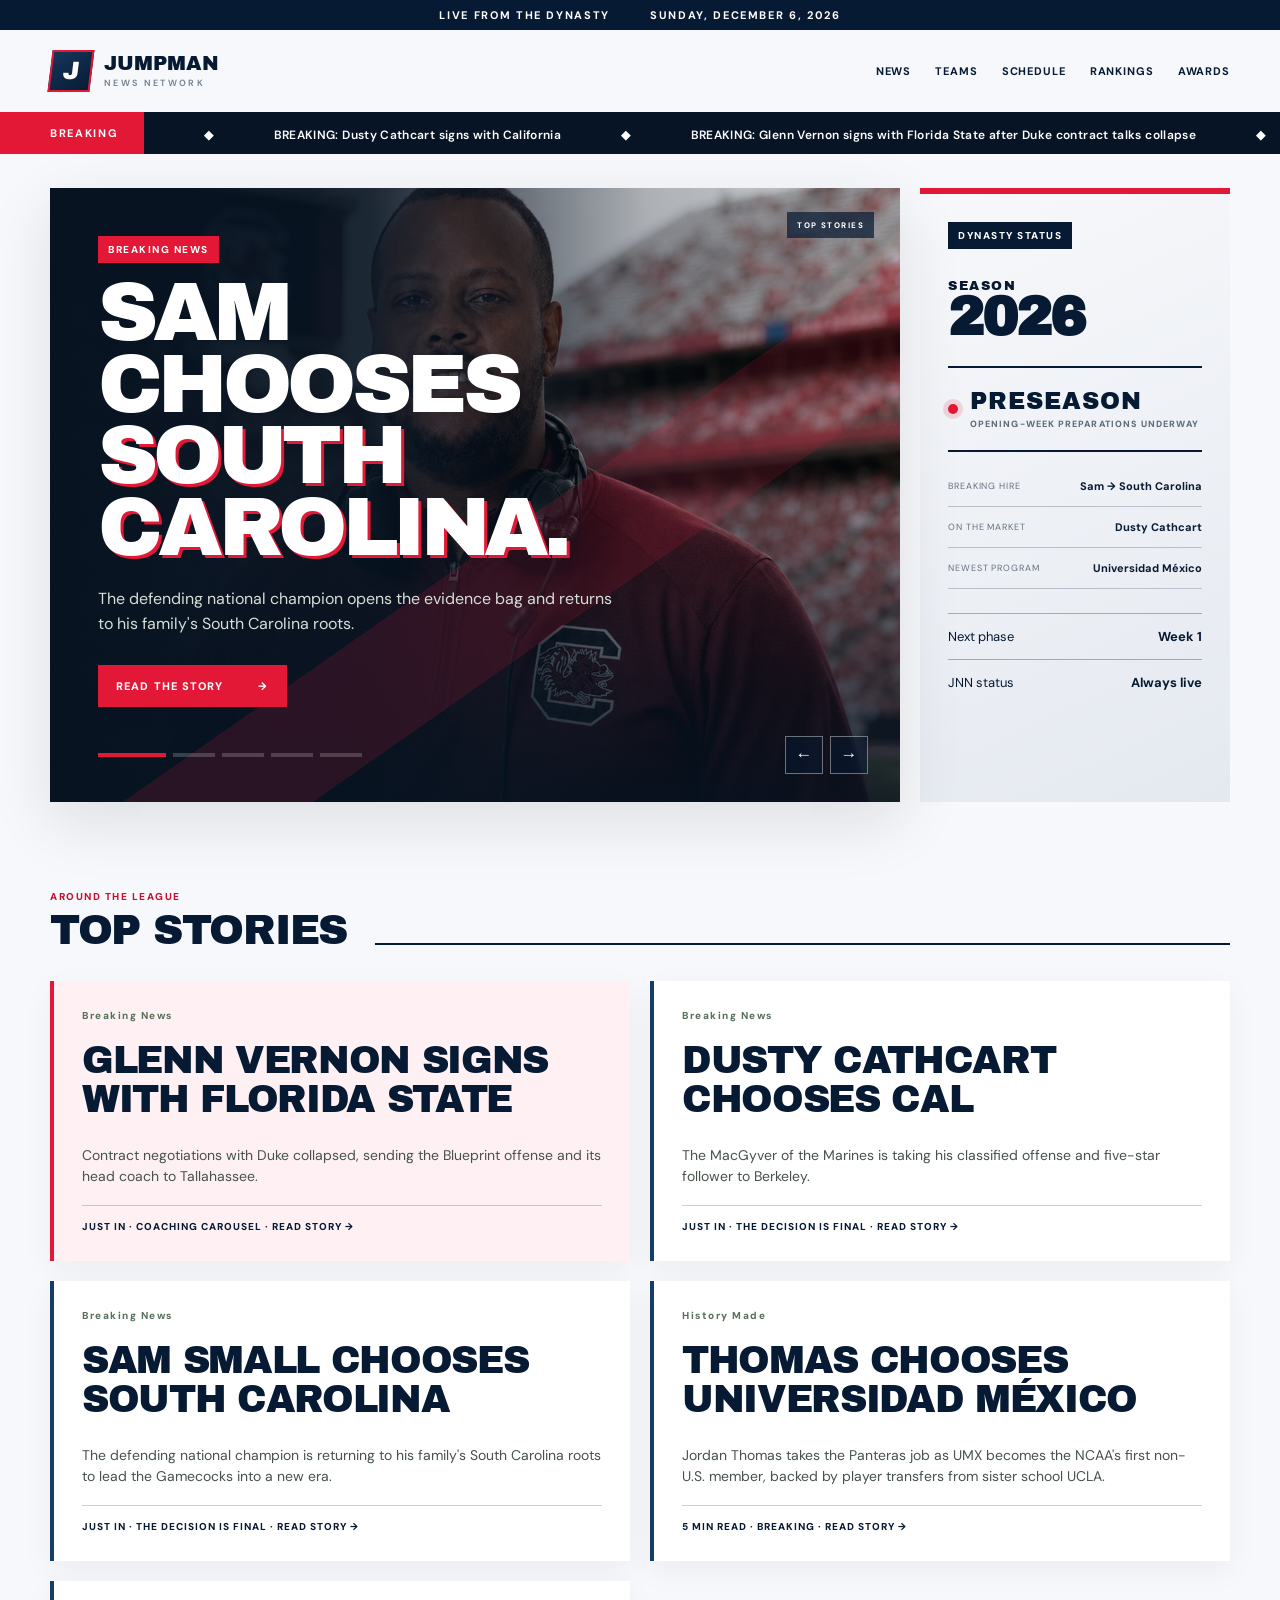
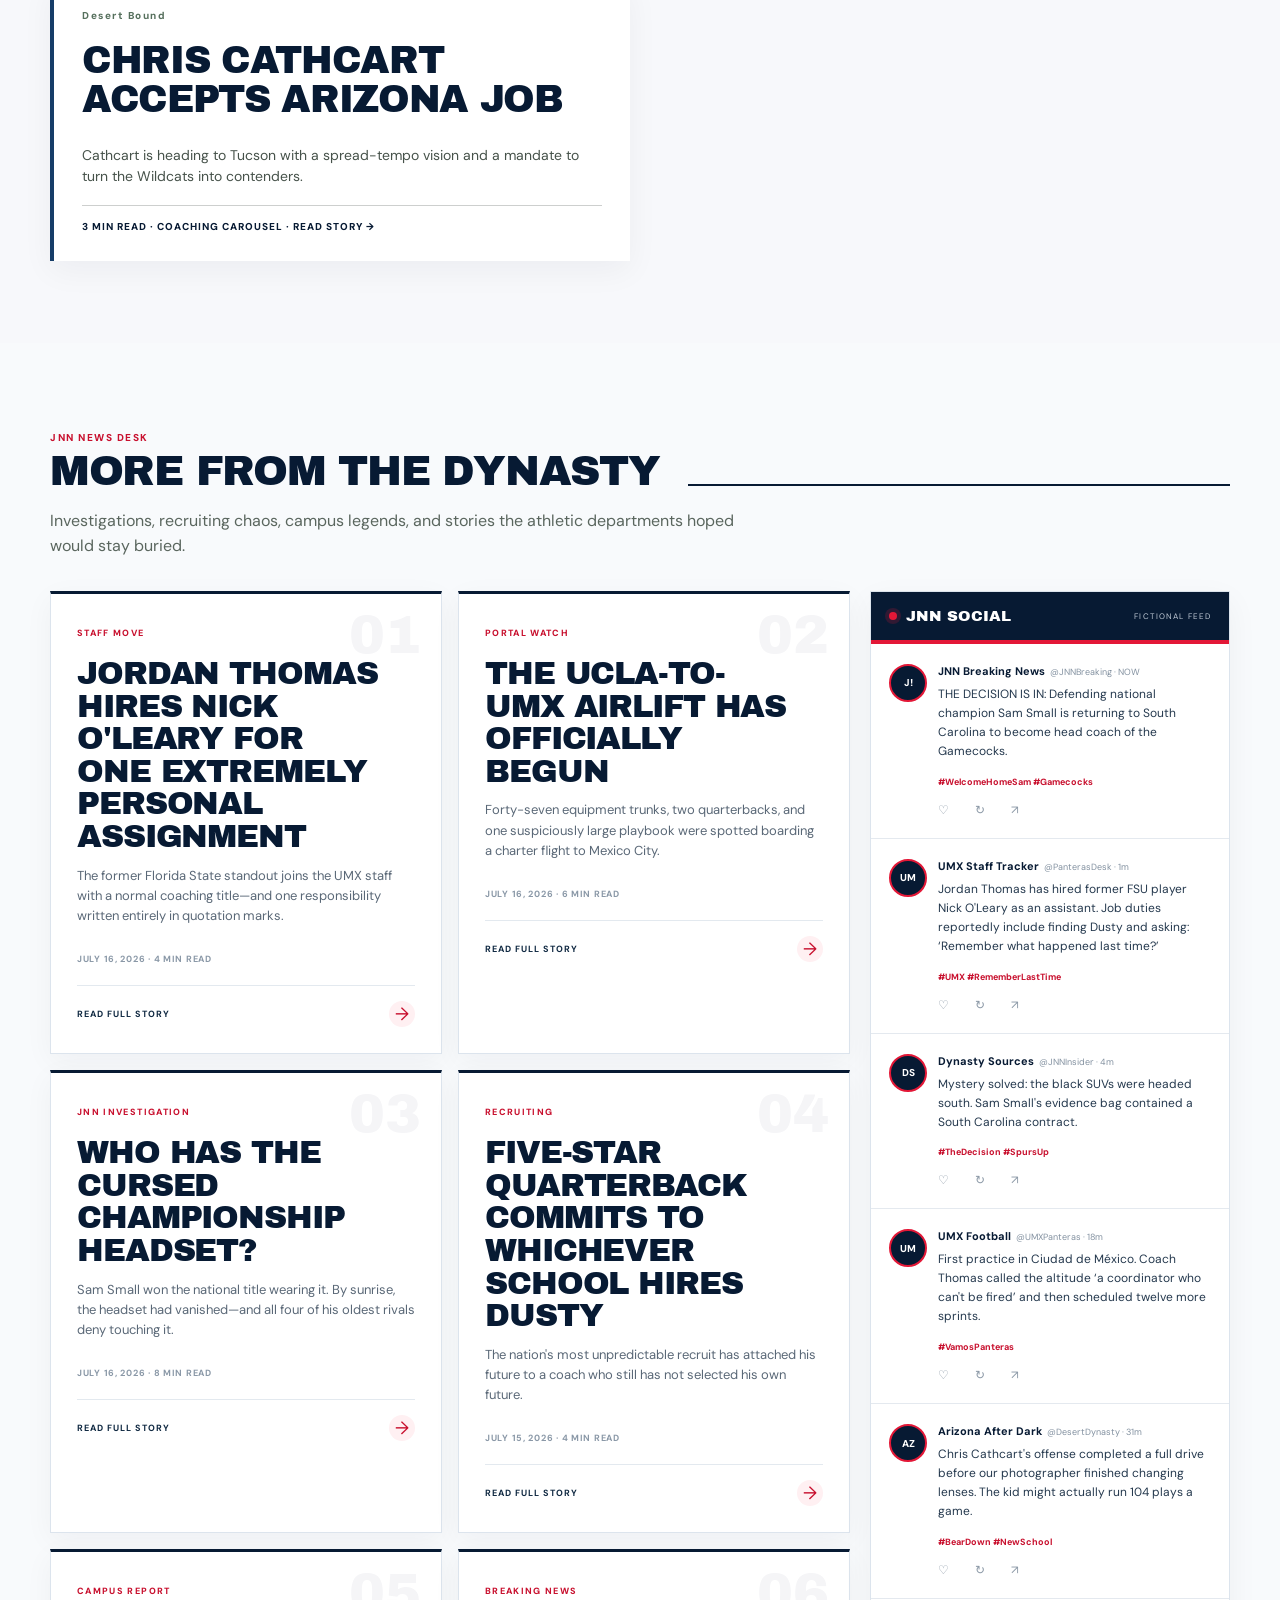
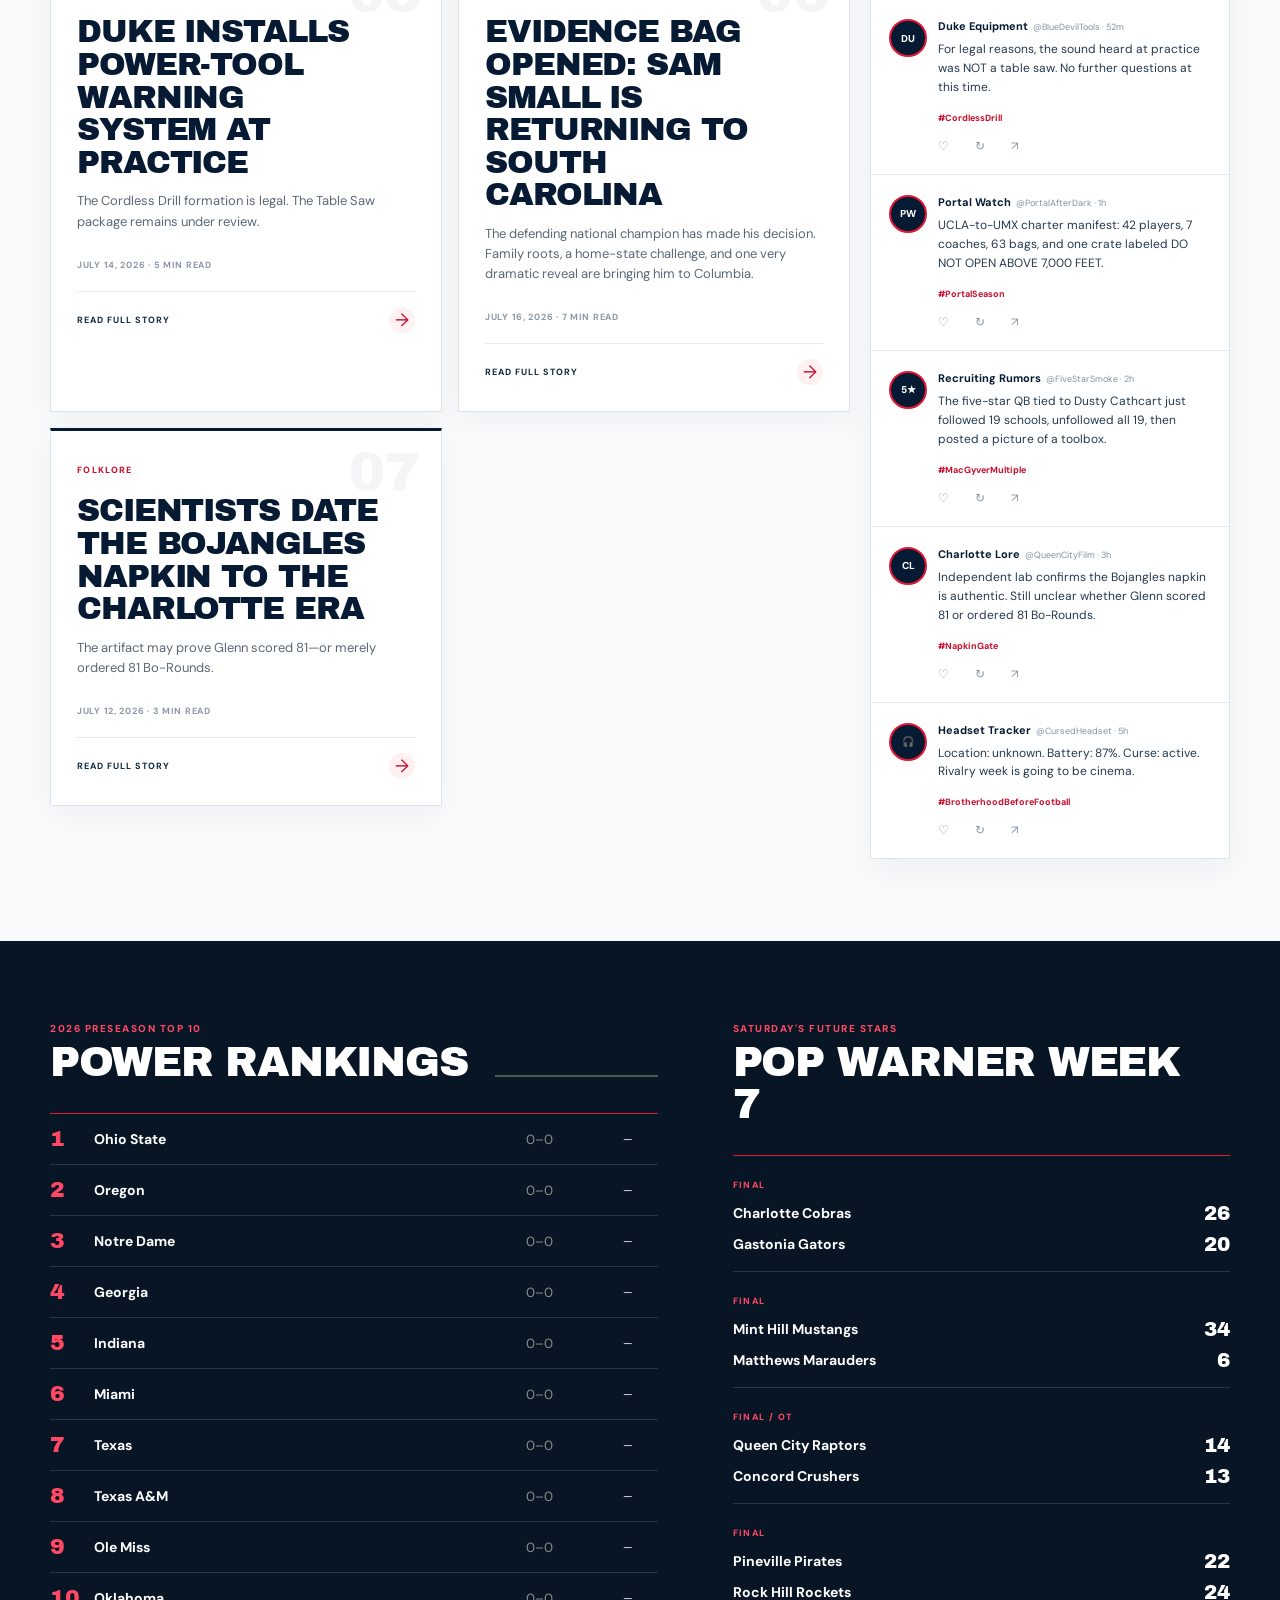
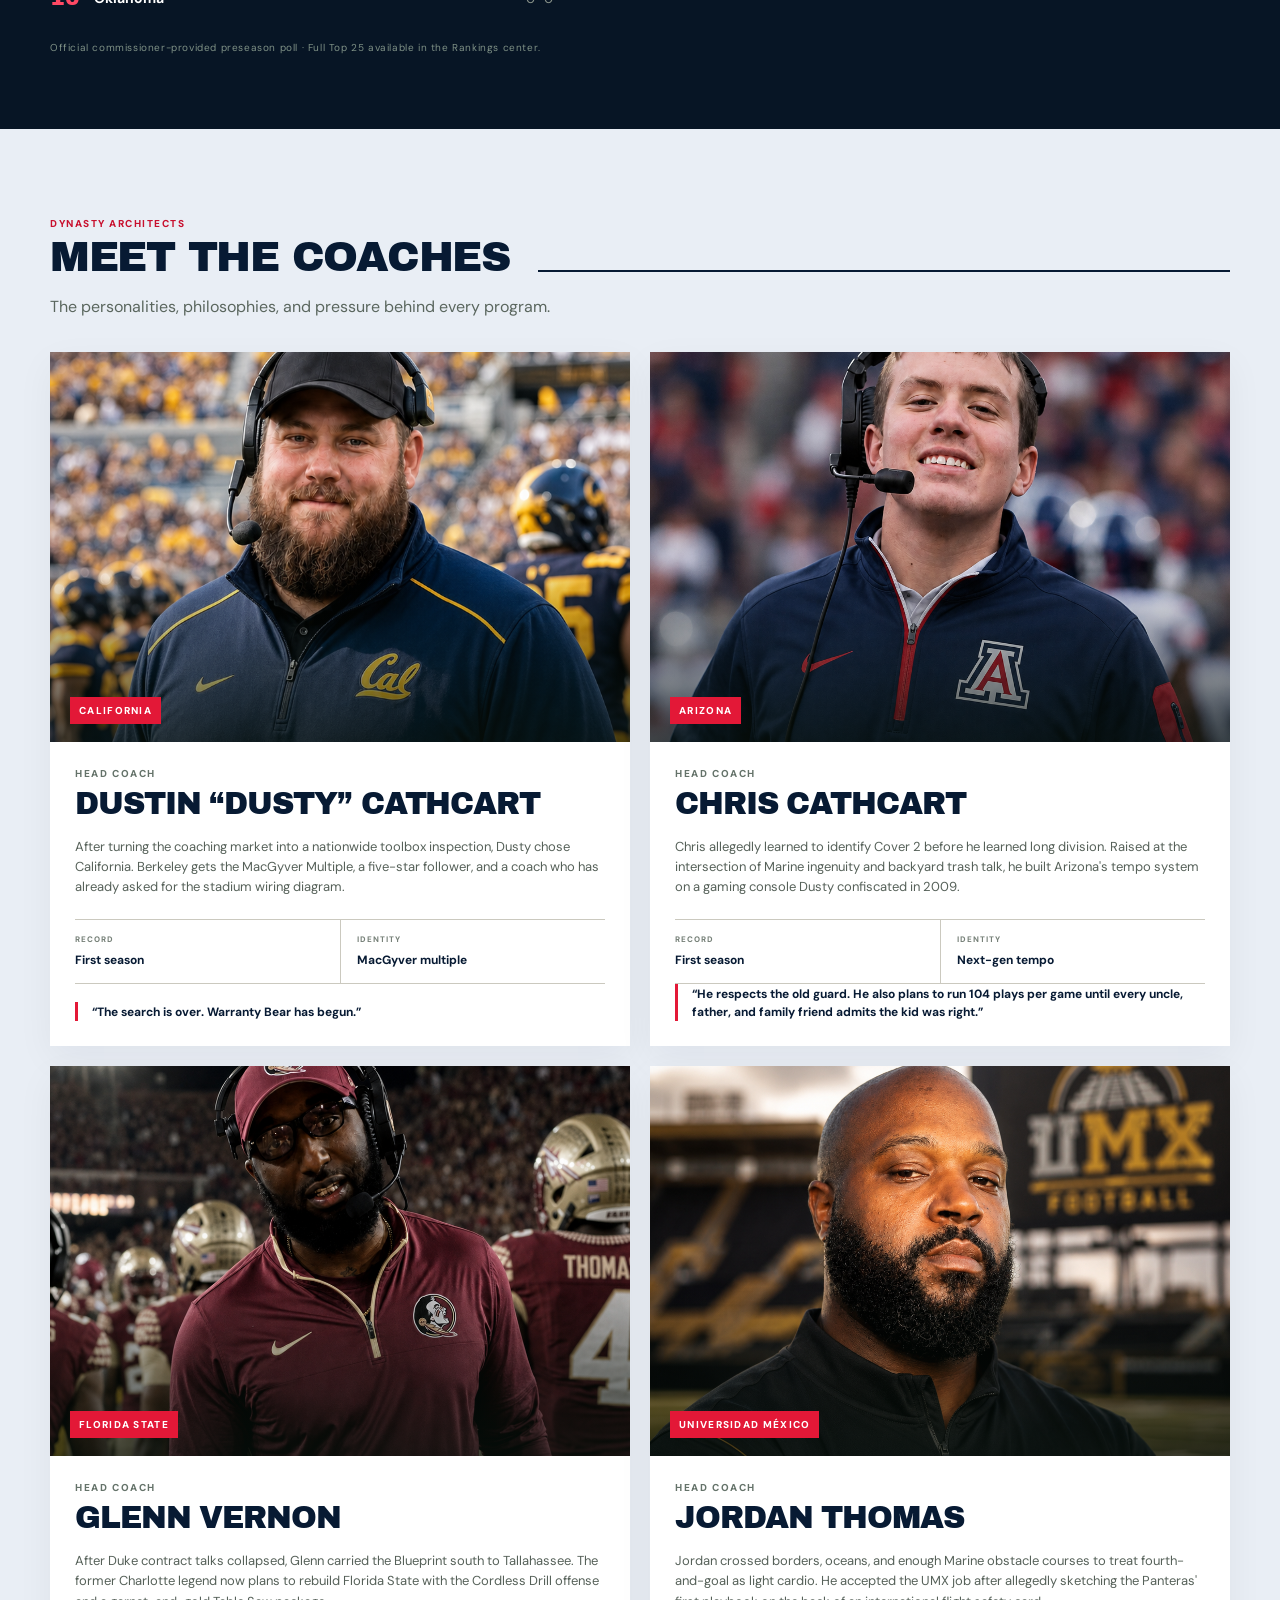
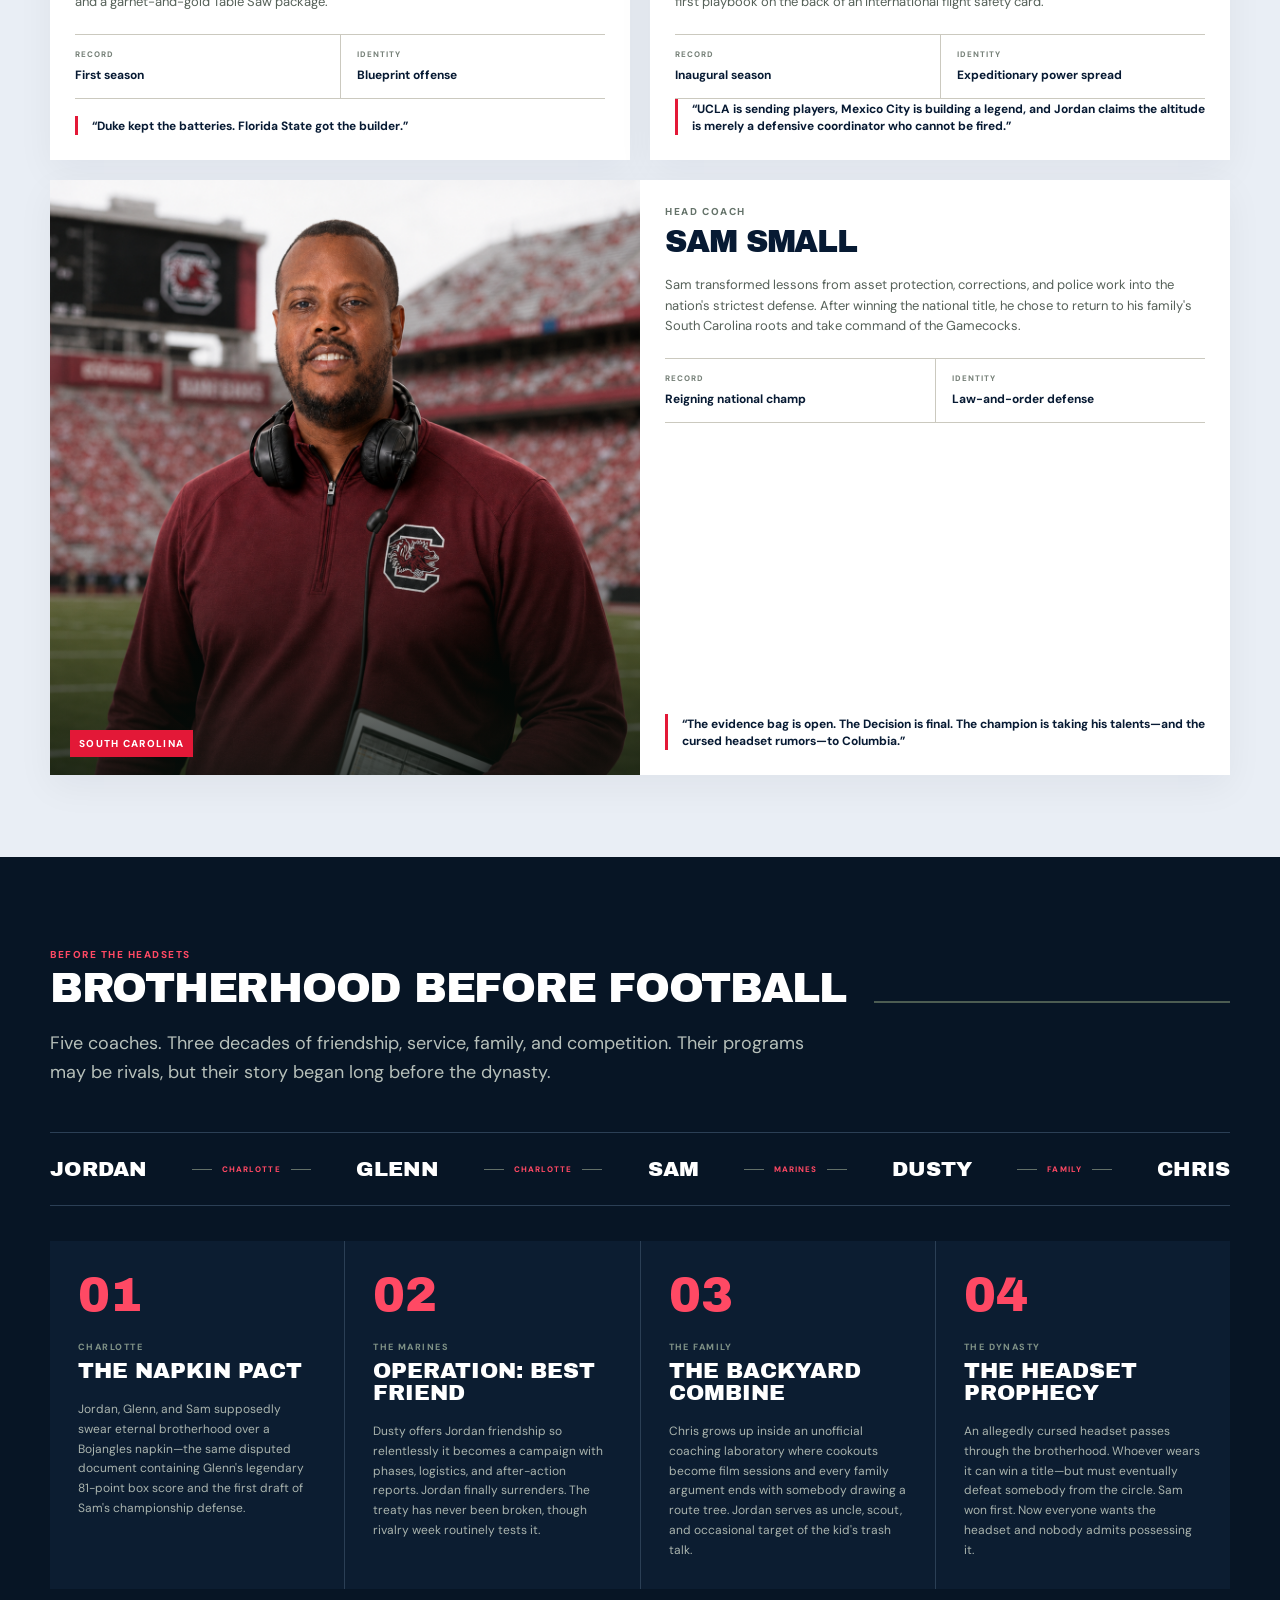
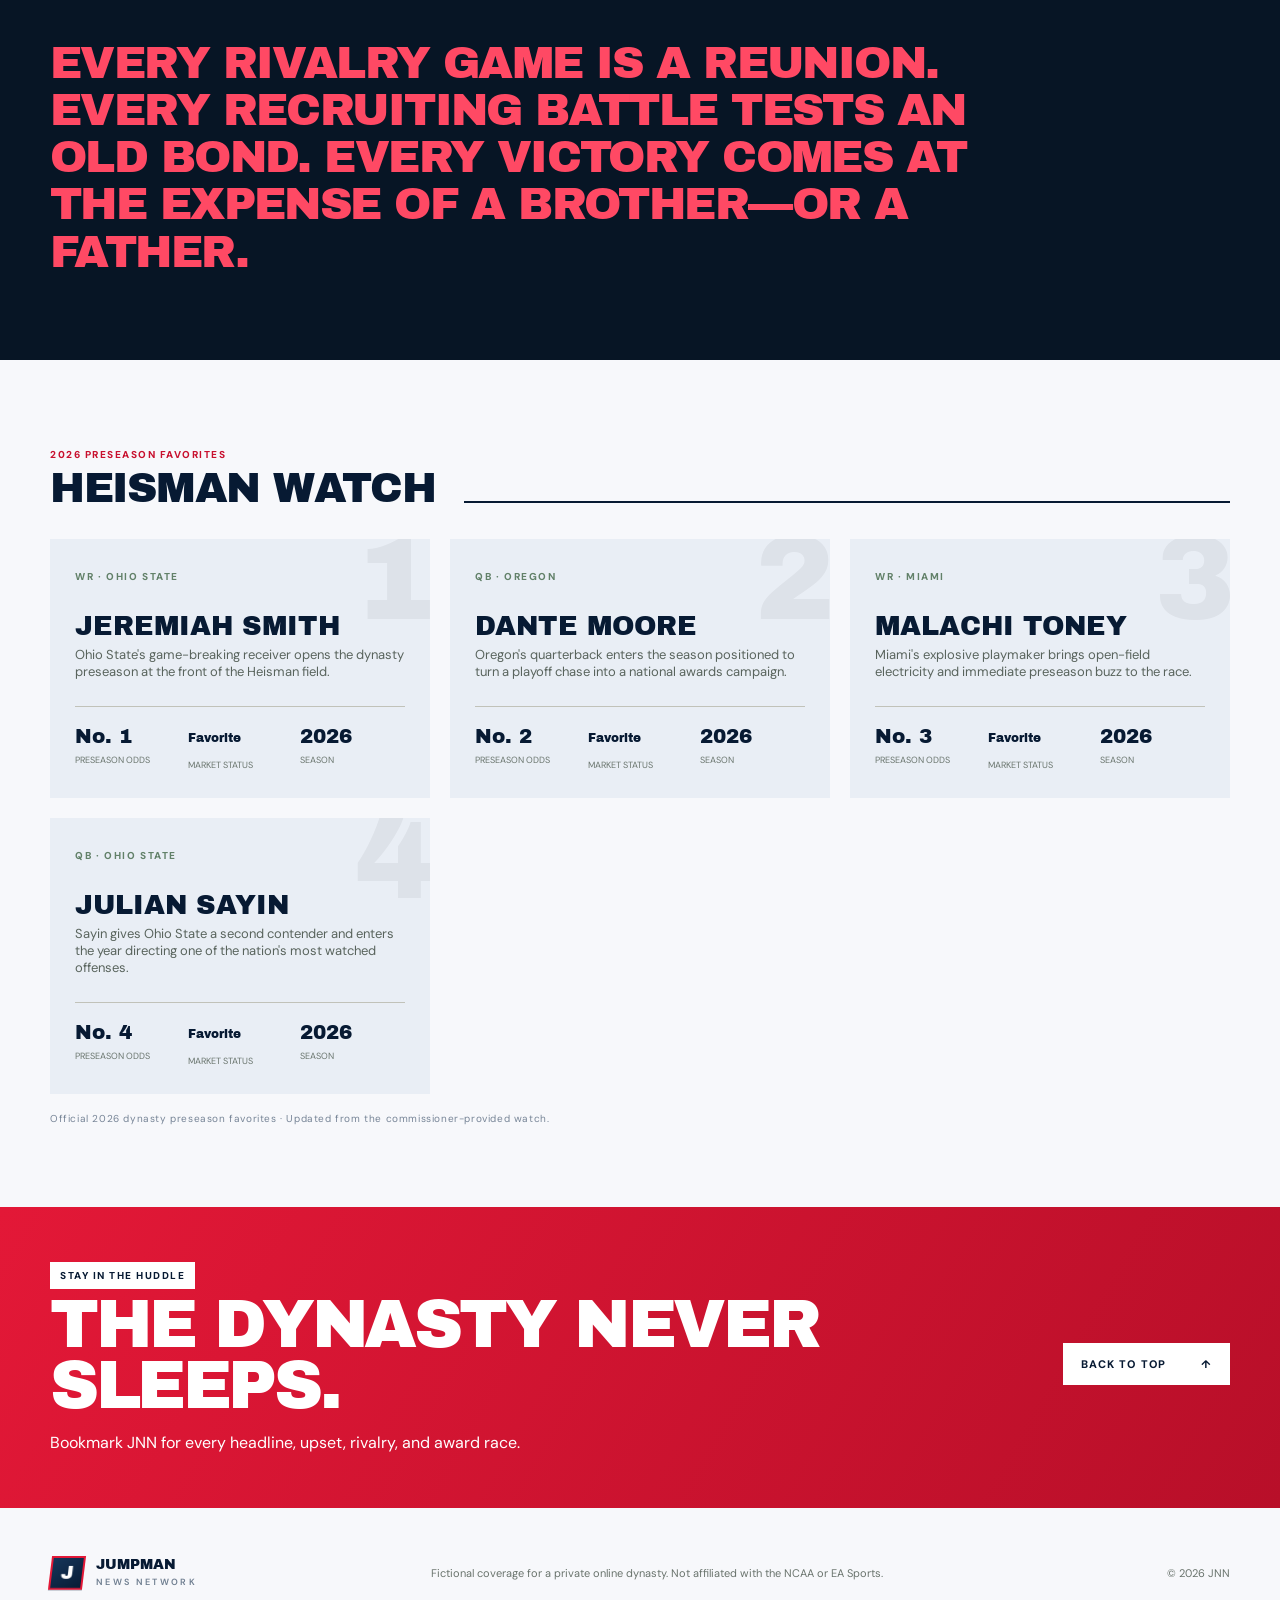
==== index.html @ 49a1ca56 "Publish preseason Top 25" ====
<!doctype html>
<html lang="en">
<head>
  <meta charset="UTF-8" />
  <meta name="viewport" content="width=device-width, initial-scale=1.0" />
  <meta name="theme-color" content="#071a33" />
  <meta http-equiv="Cache-Control" content="no-cache, no-store, must-revalidate" />
  <meta http-equiv="Pragma" content="no-cache" />
  <meta http-equiv="Expires" content="0" />
  <meta name="description" content="Jumpman News Network — fictional headlines, rankings, scores, and storylines for an online college football dynasty." />
  <title>Jumpman News Network | Dynasty Never Sleeps</title>
  <link rel="preconnect" href="https://fonts.googleapis.com">
  <link rel="preconnect" href="https://fonts.gstatic.com" crossorigin>
  <link href="https://fonts.googleapis.com/css2?family=Archivo+Black&family=DM+Sans:wght@400;500;600;700&display=swap" rel="stylesheet">
  <link rel="stylesheet" href="styles.css?v=20260715-1" />
  <link rel="stylesheet" href="coaches.css?v=20260715-1" />
  <link rel="stylesheet" href="coaches-layout.css?v=20260716-1" />
  <link rel="stylesheet" href="lore.css?v=20260716-2" />
  <link rel="stylesheet" href="rankings.css?v=20260716-2" />
  <link rel="stylesheet" href="theme-modern.css?v=20260716-1" />
  <link rel="stylesheet" href="articles.css?v=20260716-1" />
  <link rel="stylesheet" href="theme-rwn.css?v=20260716-1" />
  <link rel="stylesheet" href="social.css?v=20260716-1" />
  <link rel="stylesheet" href="social-rail.css?v=20260716-1" />
  <link rel="stylesheet" href="mobile-social.css?v=20260716-1" />
  <link rel="stylesheet" href="offseason.css?v=20260716-1" />
  <link rel="stylesheet" href="hero-carousel.css?v=20260716-1" />
  <link rel="stylesheet" href="homepage-links.css?v=20260716-1" />
</head>
<body>
  <a class="skip-link" href="#main">Skip to content</a>
  <header>
    <div class="utility-bar">
      <span>LIVE FROM THE DYNASTY</span>
      <span id="date-stamp"></span>
    </div>
    <nav class="nav shell" aria-label="Primary navigation">
      <a class="brand" href="index.html" aria-label="Jumpman News Network home">
        <span class="brand-mark">J</span>
        <span>JUMPMAN <em>NEWS NETWORK</em></span>
      </a>
      <button class="menu-button" aria-expanded="false" aria-controls="nav-links">Menu</button>
      <div class="nav-links" id="nav-links">
        <a href="news.html">News</a>
        <a href="teams.html">Teams</a>
        <a href="schedule.html">Schedule</a>
        <a href="rankings.html">Rankings</a>
        <a href="awards.html">Awards</a>
      </div>
    </nav>
    <div class="ticker" aria-label="Breaking news">
      <strong>BREAKING</strong>
      <div class="ticker-window"><div class="ticker-track" id="ticker-track"></div></div>
    </div>
  </header>

  <main id="main">
    <section class="hero shell" id="top">
      <article class="lead-story">
        <div class="hero-visual"><img id="hero-image" src="assets/coaches/sam-small-decision.png?v=20260716-2" alt="" aria-hidden="true"></div>
        <div class="lead-copy">
          <span class="tag" id="hero-tag">Breaking News</span>
          <h1 id="hero-title">SAM CHOOSES<br><span>SOUTH CAROLINA.</span></h1>
          <p id="hero-summary">The defending national champion is returning to his family roots to lead the Gamecocks.</p>
          <a href="article.html?story=sam-small-south-carolina" class="button" id="hero-link">Read the story <span>→</span></a>
        </div>
        <div class="hero-controls">
          <div class="hero-dots" id="hero-dots" aria-label="Choose top story"></div>
          <div class="hero-arrows"><button id="hero-prev" aria-label="Previous story">←</button><button id="hero-next" aria-label="Next story">→</button></div>
        </div>
      </article>
      <aside class="week-panel">
        <p class="eyebrow">Dynasty Status</p>
        <div class="week-number">SEASON <strong>2026</strong></div>
        <div class="offseason-status"><span class="pulse"></span><b>PRESEASON</b><small>Opening-week preparations underway</small></div>
        <div class="decision-list">
          <div><span>Breaking hire</span><strong>Sam → South Carolina</strong></div>
          <div><span>On the market</span><strong>Dusty Cathcart</strong></div>
          <div><span>Newest program</span><strong>Universidad México</strong></div>
        </div>
        <div class="panel-stat"><span>Next phase</span><strong>Week 1</strong></div>
        <div class="panel-stat"><span>JNN status</span><strong>Always live</strong></div>
      </aside>
    </section>

    <section class="section shell" id="headlines">
      <div class="section-heading"><div><p class="eyebrow">Around the league</p><h2>Top Stories</h2></div><span class="rule"></span></div>
      <div class="story-grid" id="story-grid"></div>
    </section>

    <section class="section newsroom" id="articles">
      <div class="shell">
        <div class="section-heading"><div><p class="eyebrow">JNN News Desk</p><h2>More From the Dynasty</h2></div><span class="rule"></span></div>
        <p class="section-intro">Investigations, recruiting chaos, campus legends, and stories the athletic departments hoped would stay buried.</p>
        <div class="newsroom-layout">
          <div class="article-grid" id="article-grid"></div>
          <aside class="social-feed" aria-label="Fictional social media feed">
            <div class="social-header"><div><span class="live-dot"></span><b>JNN Social</b></div><small>FICTIONAL FEED</small></div>
            <div id="social-posts"></div>
          </aside>
        </div>
      </div>
    </section>

    <section class="data-zone" id="rankings">
      <div class="shell data-grid">
        <div>
          <div class="section-heading light"><div><p class="eyebrow">2026 Preseason Top 10</p><h2>Power Rankings</h2></div><span class="rule"></span></div>
          <div class="rankings" id="rankings-list"></div>
          <p class="rank-source">Official commissioner-provided preseason poll · Full Top 25 available in the Rankings center.</p>
        </div>
        <div id="scores">
          <div class="section-heading light"><div><p class="eyebrow">Saturday's future stars</p><h2>Pop Warner Week 7</h2></div><span class="rule"></span></div>
          <div class="score-list" id="score-list"></div>
        </div>
      </div>
    </section>

    <section class="section coaches-section" id="coaches">
      <div class="shell">
        <div class="section-heading"><div><p class="eyebrow">Dynasty architects</p><h2>Meet the Coaches</h2></div><span class="rule"></span></div>
        <p class="section-intro">The personalities, philosophies, and pressure behind every program.</p>
        <div class="coach-grid" id="coach-grid"></div>
      </div>
    </section>

    <section class="brotherhood" id="brotherhood">
      <div class="shell">
        <div class="section-heading light"><div><p class="eyebrow">Before the headsets</p><h2>Brotherhood Before Football</h2></div><span class="rule"></span></div>
        <p class="brotherhood-lede">Five coaches. Three decades of friendship, service, family, and competition. Their programs may be rivals, but their story began long before the dynasty.</p>
        <div class="connection-map" id="connection-map"></div>
        <div class="lore-grid" id="lore-grid"></div>
        <p class="lore-kicker">Every rivalry game is a reunion. Every recruiting battle tests an old bond. Every victory comes at the expense of a brother—or a father.</p>
      </div>
    </section>

    <section class="section shell" id="players">
      <div class="section-heading"><div><p class="eyebrow">2026 preseason favorites</p><h2>Heisman Watch</h2></div><span class="rule"></span></div>
      <div class="player-grid" id="player-grid"></div>
      <p class="heisman-source">Official 2026 dynasty preseason favorites · Updated from the commissioner-provided watch.</p>
    </section>

    <section class="newsletter">
      <div class="shell newsletter-inner">
        <div><p class="eyebrow">Stay in the huddle</p><h2>THE DYNASTY NEVER SLEEPS.</h2><p>Bookmark JNN for every headline, upset, rivalry, and award race.</p></div>
        <a class="button dark" href="#top">Back to top <span>↑</span></a>
      </div>
    </section>
  </main>

  <footer class="shell">
    <div class="brand footer-brand"><span class="brand-mark">J</span><span>JUMPMAN <em>NEWS NETWORK</em></span></div>
    <p>Fictional coverage for a private online dynasty. Not affiliated with the NCAA or EA Sports.</p>
    <p>© <span id="year"></span> JNN</p>
  </footer>
  <div class="mobile-social-ticker" aria-label="Scrolling fictional social feed">
    <strong><span></span>SOCIAL</strong>
    <div class="mobile-social-window"><div class="mobile-social-track" id="mobile-social-track"></div></div>
  </div>
  <script src="app.js?v=20260716-18"></script>
</body>
</html>
---- styles.css ----
:root{--ink:#07110c;--paper:#f4f1e8;--green:#b9ff38;--muted:#9da69f;--line:#d5d4ca;--white:#fff;--red:#ff4a3d}*{box-sizing:border-box}html{scroll-behavior:smooth}body{margin:0;background:var(--paper);color:var(--ink);font-family:"DM Sans",sans-serif}a{color:inherit}.shell{width:min(1180px,calc(100% - 40px));margin:auto}.skip-link{position:fixed;top:-50px;left:16px;background:var(--green);padding:12px;z-index:99}.skip-link:focus{top:10px}.utility-bar{height:30px;background:var(--green);display:flex;justify-content:center;gap:40px;align-items:center;font:700 11px/1 "DM Sans";letter-spacing:.15em}.nav{height:92px;display:flex;align-items:center;justify-content:space-between}.brand{display:flex;gap:12px;align-items:center;text-decoration:none;font-family:"Archivo Black",sans-serif;font-size:20px;line-height:.85}.brand em{display:block;color:#57705f;font:600 9px/1 "DM Sans";letter-spacing:.26em;margin-top:7px}.brand-mark{display:grid;place-items:center;width:42px;height:42px;background:var(--ink);color:var(--green);font-size:25px;transform:skew(-7deg)}.nav-links{display:flex;gap:32px}.nav-links a{text-decoration:none;font-weight:700;font-size:13px;text-transform:uppercase;letter-spacing:.08em}.nav-links a:hover{color:#498800}.menu-button{display:none;background:none;border:1px solid var(--ink);padding:9px 12px;font:700 12px inherit}.ticker{height:42px;background:var(--ink);color:var(--white);display:flex;align-items:center;overflow:hidden}.ticker strong{height:100%;display:grid;place-items:center;background:var(--red);padding:0 max(22px,calc((100vw - 1180px)/2));padding-right:26px;font-size:11px;letter-spacing:.15em}.ticker-window{overflow:hidden;white-space:nowrap;flex:1}.ticker-track{display:inline-flex;animation:ticker 26s linear infinite;font-size:12px;font-weight:600;letter-spacing:.03em}.ticker-track span{padding-left:60px}.ticker-track span::before{content:"◆";color:var(--green);margin-right:60px}@keyframes ticker{to{transform:translateX(-50%)}}.hero{display:grid;grid-template-columns:1fr 310px;gap:20px;padding-top:34px}.lead-story{min-height:570px;background:var(--ink);color:var(--white);position:relative;overflow:hidden;display:flex;align-items:flex-end}.photo-field{position:absolute;inset:0;background:radial-gradient(circle at 75% 15%,rgba(255,255,255,.85) 0 2px,transparent 3px),radial-gradient(circle at 85% 10%,rgba(255,255,255,.6) 0 1px,transparent 2px),linear-gradient(150deg,transparent 15%,rgba(185,255,56,.22) 50%,transparent 65%),linear-gradient(0deg,#07110c 0%,#173522 55%,#090d0a 100%)}.photo-field::after{content:"";position:absolute;inset:42% 0 0;background:repeating-linear-gradient(90deg,transparent 0 58px,rgba(255,255,255,.16) 59px 61px),linear-gradient(rgba(2,11,6,.1),rgba(2,11,6,.75));transform:perspective(400px) rotateX(54deg);transform-origin:bottom}.yard-lines{position:absolute;inset:auto 0 11% 0;height:1px;background:rgba(255,255,255,.4)}.field-number{position:absolute;right:35px;bottom:55px;font:180px/1 "Archivo Black";color:rgba(255,255,255,.045)}.lead-copy{position:relative;padding:48px;max-width:690px;z-index:1}.tag,.eyebrow{display:inline-block;color:#315b08;background:var(--green);padding:7px 10px;margin:0 0 14px;font-size:10px;font-weight:800;letter-spacing:.15em;text-transform:uppercase}.lead-copy h1{font:clamp(46px,7vw,92px)/.86 "Archivo Black";letter-spacing:-.055em;margin:0 0 24px}.lead-copy h1 span{color:var(--green)}.lead-copy p{max-width:580px;color:#d7ded9;font-size:16px;line-height:1.55}.button{display:inline-flex;gap:35px;align-items:center;background:var(--green);color:var(--ink);padding:14px 18px;text-decoration:none;text-transform:uppercase;font-size:11px;font-weight:800;letter-spacing:.1em;margin-top:12px}.week-panel{background:var(--green);padding:28px;display:flex;flex-direction:column}.week-panel .eyebrow{background:var(--ink);color:var(--white);align-self:flex-start}.week-number{font:18px "Archivo Black";margin-top:16px}.week-number strong{display:block;font-size:84px;line-height:.9}.matchup{border-block:2px solid var(--ink);display:grid;grid-template-columns:1fr 25px 1fr;align-items:center;margin-top:25px;padding:25px 0;text-align:center}.matchup>div{display:grid}.matchup b{font:35px "Archivo Black"}.matchup small{font-weight:700}.rank{font-size:11px}.at{font:14px "Archivo Black"}.kickoff{display:flex;justify-content:space-between;font-size:10px;font-weight:800;padding:15px 0 30px}.panel-stat{display:flex;justify-content:space-between;border-top:1px solid rgba(7,17,12,.3);padding:14px 0;font-size:13px}.panel-stat:first-of-type{margin-top:auto}.section{padding-block:82px}.section-heading{display:flex;align-items:end;gap:28px;margin-bottom:30px}.section-heading .eyebrow{background:none;color:#50745a;padding:0;margin:0 0 6px}.section-heading h2{font:42px/1 "Archivo Black";text-transform:uppercase;margin:0;letter-spacing:-.03em}.rule{height:2px;background:var(--ink);flex:1;margin-bottom:6px}.story-grid{display:grid;grid-template-columns:2fr 1fr 1fr;gap:20px}.story-card{min-height:300px;background:#e6e5dc;padding:28px;display:flex;flex-direction:column;border-top:5px solid var(--ink);transition:transform .2s}.story-card:hover{transform:translateY(-4px)}.story-card:first-child{background:#d8f5a1}.story-card .category{font-size:10px;font-weight:800;letter-spacing:.15em;color:#56705d}.story-card h3{font:clamp(22px,3vw,38px)/1.02 "Archivo Black";text-transform:uppercase;letter-spacing:-.035em;margin:20px 0 12px}.story-card p{font-size:14px;line-height:1.5;color:#46524a}.story-meta{margin-top:auto;border-top:1px solid rgba(7,17,12,.2);padding-top:14px;font-size:10px;font-weight:800;letter-spacing:.1em}.data-zone{background:var(--ink);color:var(--white);padding-block:75px}.data-grid{display:grid;grid-template-columns:1.1fr .9fr;gap:75px}.section-heading.light .rule{background:#4c5c52}.section-heading.light .eyebrow{color:var(--green)}.rank-row{display:grid;grid-template-columns:44px 1fr 72px 60px;align-items:center;border-top:1px solid #354039;padding:13px 0}.rank-row:first-child{border-color:var(--green)}.rank-row .pos{font:22px "Archivo Black";color:var(--green)}.rank-row b{font-size:14px}.rank-row small{color:#879188}.trend{text-align:center;font-size:11px}.trend.up{color:var(--green)}.trend.down{color:#ff776d}.score-card{border-top:1px solid #354039;padding:16px 0}.score-card:first-child{border-color:var(--green)}.score-card .status{color:var(--green);font-size:9px;font-weight:800;letter-spacing:.15em}.score-team{display:grid;grid-template-columns:1fr 35px;align-items:center;margin-top:9px}.score-team strong{font-size:14px}.score-team b{font:20px "Archivo Black";text-align:right}.player-grid{display:grid;grid-template-columns:repeat(3,1fr);gap:20px}.player-card{background:#e7e5dc;padding:25px;position:relative;overflow:hidden}.player-card::before{content:attr(data-rank);position:absolute;right:-5px;top:-25px;font:120px "Archivo Black";color:rgba(7,17,12,.05)}.player-card .school{color:#628169;font-size:10px;font-weight:800;letter-spacing:.16em}.player-card h3{font:27px/1 "Archivo Black";text-transform:uppercase;margin:28px 0 6px}.player-card p{margin:0;color:#59645d;font-size:13px}.stats{display:grid;grid-template-columns:repeat(3,1fr);gap:8px;border-top:1px solid #c1c2b9;margin-top:26px;padding-top:18px}.stats b{display:block;font:20px "Archivo Black"}.stats small{font-size:9px;text-transform:uppercase;color:#6a756e}.newsletter{background:var(--green);padding-block:55px}.newsletter-inner{display:flex;justify-content:space-between;align-items:center}.newsletter .eyebrow{background:var(--ink);color:#fff}.newsletter h2{font:clamp(35px,6vw,68px)/.9 "Archivo Black";margin:5px 0 12px;letter-spacing:-.05em}.newsletter p{margin-bottom:0}.button.dark{background:var(--ink);color:#fff;white-space:nowrap}footer{min-height:130px;display:grid;grid-template-columns:1fr 2fr auto;gap:25px;align-items:center}footer p{font-size:11px;color:#69736c}.footer-brand{font-size:14px}.footer-brand .brand-mark{width:34px;height:34px;font-size:19px}@media(max-width:820px){.nav{height:76px}.menu-button{display:block}.nav-links{display:none;position:absolute;z-index:10;top:106px;left:20px;right:20px;background:var(--paper);padding:24px;box-shadow:0 12px 30px #0002;flex-direction:column}.nav-links.open{display:flex}.hero{grid-template-columns:1fr}.week-panel{min-height:450px}.story-grid{grid-template-columns:1fr 1fr}.story-card:first-child{grid-column:1/-1}.data-grid{grid-template-columns:1fr}.player-grid{grid-template-columns:1fr}.newsletter-inner{align-items:flex-start;flex-direction:column}.newsletter .button{margin-top:25px}footer{grid-template-columns:1fr;padding-block:30px}.lead-copy{padding:30px}}@media(max-width:520px){.shell{width:min(100% - 24px,1180px)}.utility-bar{justify-content:space-between;padding:0 12px;gap:5px}.utility-bar span:last-child{display:none}.brand{font-size:16px}.lead-story{min-height:530px}.story-grid{grid-template-columns:1fr}.story-card:first-child{grid-column:auto}.section{padding-block:55px}.section-heading h2{font-size:32px}.rank-row{grid-template-columns:34px 1fr 60px 40px}.ticker strong{padding-inline:14px}.data-grid{gap:55px}.lead-copy h1{font-size:49px}}
---- coaches.css ----
.coaches-section{background:#e8e5da}.section-intro{max-width:580px;margin:-14px 0 32px;color:#5a665e;line-height:1.6}.coach-grid{display:grid;grid-template-columns:repeat(3,1fr);gap:20px}.coach-card{background:var(--paper);display:flex;flex-direction:column;min-width:0}.coach-photo{height:390px;position:relative;overflow:hidden;background:var(--ink)}.coach-photo::after{content:"";position:absolute;inset:55% 0 0;background:linear-gradient(transparent,rgba(7,17,12,.7))}.coach-photo img{width:100%;height:100%;object-fit:cover;object-position:center 18%;transition:transform .35s ease}.coach-card:hover .coach-photo img{transform:scale(1.025)}.coach-photo>span{position:absolute;left:20px;bottom:18px;z-index:1;background:var(--green);color:var(--ink);padding:7px 9px;font-size:10px;font-weight:800;letter-spacing:.13em;text-transform:uppercase}.coach-copy{padding:25px;display:flex;flex-direction:column;flex:1}.coach-role{margin:0;color:#65736a;font-size:10px;font-weight:800;letter-spacing:.16em;text-transform:uppercase}.coach-copy h3{font:31px/1 "Archivo Black";text-transform:uppercase;letter-spacing:-.035em;margin:9px 0 17px}.coach-background{color:#566159;font-size:13px;line-height:1.55;margin:0}.coach-facts{display:grid;grid-template-columns:1fr 1fr;border-block:1px solid #cbc9bf;margin-top:22px}.coach-facts>span{padding:14px 8px 14px 0}.coach-facts>span+span{border-left:1px solid #cbc9bf;padding-left:16px}.coach-facts small{display:block;color:#768078;text-transform:uppercase;font-size:8px;font-weight:800;letter-spacing:.12em;margin-bottom:4px}.coach-facts b{font-size:12px}.coach-copy blockquote{margin:20px 0 0;border-left:3px solid var(--green);padding-left:14px;font-size:12px;font-weight:700;line-height:1.45}.coach-copy blockquote{margin-top:auto;padding-top:2px}@media(max-width:900px){.coach-grid{grid-template-columns:1fr 1fr}.coach-card:last-child{grid-column:1/-1;display:grid;grid-template-columns:1fr 1fr}.coach-card:last-child .coach-photo{height:100%;min-height:390px}}@media(max-width:620px){.coach-grid{grid-template-columns:1fr}.coach-card:last-child{grid-column:auto;display:flex}.coach-card:last-child .coach-photo{height:390px;min-height:0}}
---- coaches-layout.css ----
.coach-grid{grid-template-columns:repeat(2,1fr)}
.coach-card:last-child{grid-column:1/-1;display:grid;grid-template-columns:1fr 1fr}.coach-card:last-child .coach-photo{height:100%;min-height:420px}
.story-grid{grid-template-columns:repeat(2,1fr)}.story-card:first-child{grid-column:auto}.story-card{min-height:280px}
@media(max-width:900px){.coach-card:last-child{grid-column:auto;display:flex}.coach-card:last-child .coach-photo{height:390px;min-height:0}}
@media(max-width:620px){.coach-grid,.story-grid{grid-template-columns:1fr}.coach-card:last-child{grid-column:auto;display:flex}.coach-card:last-child .coach-photo{height:390px;min-height:0}}
---- lore.css ----
.brotherhood{background:var(--ink);color:#fff;padding-block:85px}.brotherhood-lede{max-width:760px;color:#b7c0ba;font-size:18px;line-height:1.6;margin:-10px 0 45px}.connection-map{display:flex;align-items:center;justify-content:space-between;border-block:1px solid #364039;padding:25px 0;margin-bottom:35px}.connection-map span{font:clamp(14px,2vw,21px) "Archivo Black";text-transform:uppercase;color:#fff}.connection-map i{font-style:normal;color:var(--green);font-size:8px;font-weight:800;letter-spacing:.13em;text-transform:uppercase;display:flex;align-items:center;gap:10px}.connection-map i::before,.connection-map i::after{content:"";width:20px;height:1px;background:#637068}.lore-grid{display:grid;grid-template-columns:repeat(4,1fr);gap:1px;background:#364039}.lore-card{background:#101b15;padding:28px;min-height:300px;display:flex;flex-direction:column}.lore-number{font:48px "Archivo Black";color:var(--green)}.lore-card>p{color:#7f9186;font-size:9px;font-weight:800;letter-spacing:.16em;text-transform:uppercase;margin:20px 0 7px}.lore-card h3{font:22px/1 "Archivo Black";text-transform:uppercase;margin:0 0 18px}.lore-card div{color:#aab4ae;font-size:12px;line-height:1.65}.lore-kicker{font:clamp(23px,4vw,45px)/1.05 "Archivo Black";text-transform:uppercase;letter-spacing:-.035em;color:var(--green);max-width:980px;margin:50px 0 0}@media(max-width:900px){.lore-grid{grid-template-columns:1fr 1fr}.connection-map{display:grid;grid-template-columns:1fr auto 1fr;gap:14px;text-align:center}.connection-map i:nth-of-type(3),.connection-map span:nth-of-type(4),.connection-map i:nth-of-type(4),.connection-map span:nth-of-type(5){display:none}}@media(max-width:560px){.lore-grid{grid-template-columns:1fr}.connection-map{grid-template-columns:1fr}.connection-map i{justify-content:center}.connection-map i::before,.connection-map i::after{width:35px}.connection-map i:nth-of-type(2),.connection-map span:nth-of-type(3){display:none}.brotherhood{padding-block:60px}}
---- rankings.css ----
.rank-source{margin:18px 0 0;color:#7f9186;font-size:10px;letter-spacing:.06em}.rank-source a{color:var(--green);font-weight:800;text-underline-offset:3px}
.heisman-source{margin:18px 0 0;color:#768496;font-size:10px;letter-spacing:.06em}.heisman-source a{color:#c8102e;font-weight:800;text-underline-offset:3px}
.player-card .stats span:nth-child(2) b{font-size:12px;line-height:1.1;min-height:27px;display:flex;align-items:center}
---- theme-modern.css ----
:root{--ink:#081426;--paper:#f4f7fb;--green:#20c8e8;--red:#ff6b4a;--muted:#8b9aab;--line:#d6dee8;--white:#fff}body{background:var(--paper)}.utility-bar{background:#0c203a;color:#99eaff}.nav{height:82px}.brand-mark{background:linear-gradient(145deg,#12365d,#071322);color:var(--green);box-shadow:inset 0 0 0 1px #ffffff1f}.brand em{color:#64788f}.nav-links{gap:24px}.nav-links a{font-size:11px}.nav-links a:hover{color:#007f9a}.ticker{background:#06101e}.ticker strong{background:var(--red)}.lead-story{background:var(--ink);box-shadow:0 20px 60px #0715251c}.photo-field{background:radial-gradient(circle at 75% 15%,rgba(255,255,255,.9) 0 2px,transparent 3px),linear-gradient(150deg,transparent 15%,rgba(32,200,232,.18) 50%,transparent 65%),linear-gradient(0deg,#071321 0%,#123652 55%,#080d14 100%)}.week-panel{background:linear-gradient(155deg,#20c8e8,#6ee7f5)}.tag,.eyebrow,.coach-photo>span{color:#062134}.section-heading .eyebrow{color:#137e96}.story-card{background:#fff;border-top:0;border-left:4px solid #163d68;box-shadow:0 10px 30px #0a1b2e0c}.story-card:first-child{background:#e8f9fd;border-color:var(--green)}.story-card:hover{box-shadow:0 18px 35px #0a1b2e18}.data-zone,.brotherhood{background:#071525}.rank-row,.score-card{border-color:#25364a}.rank-row:first-child,.score-card:first-child{border-color:var(--green)}.coaches-section{background:#e9eef5}.coach-card{background:#fff;box-shadow:0 12px 35px #0a1b2e0d}.player-card{background:#e9eef5}.newsletter{background:linear-gradient(120deg,#18c5e7,#74e1f2)}.button{background:var(--green)}.button.dark{background:#081426}.lore-card{background:#0c1d31}.lore-grid{background:#2b3f55}.connection-map{border-color:#2b3f55}.rank-source a{color:#63ddf4}@media(max-width:820px){.nav-links{background:#f4f7fb}}
---- articles.css ----
.newsroom{background:#f8fafc}.newsroom .section-intro{max-width:720px}.article-grid{display:grid;grid-template-columns:repeat(2,1fr);gap:16px}.article-card{background:#fff;border:1px solid #dce4ed;box-shadow:0 8px 28px #0b1b2d0b;transition:border-color .2s,box-shadow .2s}.article-card[open]{border-color:#98dfea;box-shadow:0 16px 35px #0b1b2d14}.article-card summary{list-style:none;cursor:pointer;padding:26px;position:relative}.article-card summary::-webkit-details-marker{display:none}.article-index{position:absolute;right:20px;top:12px;font:54px "Archivo Black";color:#0c203a0b}.article-category{color:#07829b;font-size:9px;font-weight:800;letter-spacing:.15em;text-transform:uppercase}.article-card h3{font:clamp(22px,3vw,32px)/1.02 "Archivo Black";letter-spacing:-.035em;text-transform:uppercase;margin:17px 0 12px;max-width:90%}.article-card summary>p{color:#5a6877;font-size:13px;line-height:1.55;margin:0 0 20px}.article-meta{color:#8a98a7;font-size:9px;font-weight:700;text-transform:uppercase;letter-spacing:.08em}.article-action{display:flex;align-items:center;justify-content:space-between;border-top:1px solid #e3e9ef;margin-top:18px;padding-top:15px;color:#102942;text-transform:uppercase;font-size:9px;letter-spacing:.11em}.article-action i{display:grid;place-items:center;width:26px;height:26px;border-radius:50%;background:#e5f9fc;color:#087d95;font-style:normal;font-size:18px;transition:transform .2s}.article-card[open] .article-action i{transform:rotate(45deg)}.article-body{border-top:1px solid #e3e9ef;margin:0 26px;padding:18px 0 24px;color:#344657;font-size:14px;line-height:1.7}.article-body p{margin:0 0 13px}.article-body p:last-child{margin-bottom:0}@media(max-width:720px){.article-grid{grid-template-columns:1fr}.article-card h3{max-width:100%}}
---- theme-rwn.css ----
:root{--ink:#071a33;--paper:#f7f8fb;--green:#e31837;--red:#e31837;--muted:#8491a1;--line:#d9dee7;--white:#fff}.utility-bar{background:#071a33;color:#fff}.brand-mark{background:linear-gradient(145deg,#16375c,#071a33);color:#fff;box-shadow:inset 0 0 0 2px #e31837}.brand em{color:#6f7e90}.nav-links a:hover{color:#c8102e}.ticker{background:#061426}.ticker strong{background:#e31837;color:#fff}.ticker-track span::before{color:#fff}.photo-field{background:radial-gradient(circle at 75% 15%,rgba(255,255,255,.9) 0 2px,transparent 3px),linear-gradient(150deg,transparent 15%,rgba(227,24,55,.2) 50%,transparent 65%),linear-gradient(0deg,#071321 0%,#183654 55%,#080d14 100%)}.lead-copy h1 span{color:#fff;text-shadow:3px 3px 0 #e31837}.week-panel{background:linear-gradient(155deg,#f7f8fb,#e4e9f0);border-top:6px solid #e31837}.week-panel .eyebrow{background:#071a33}.tag,.coach-photo>span{background:#e31837;color:#fff}.section-heading .eyebrow{color:#c8102e}.story-card:first-child{background:#fff1f3;border-color:#e31837}.button{background:#e31837;color:#fff}.button.dark{background:#071a33}.rank-row .pos,.score-card .status,.section-heading.light .eyebrow{color:#ff4964}.rank-row:first-child,.score-card:first-child{border-color:#e31837}.trend.up{color:#ff5a71}.newsletter{background:linear-gradient(120deg,#e31837,#b80f29);color:#fff}.newsletter .eyebrow{background:#fff;color:#071a33}.newsletter .button.dark{background:#fff;color:#071a33}.coach-copy blockquote{border-color:#e31837}.lore-number,.lore-kicker{color:#ff4964}.connection-map i{color:#ff4964}.rank-source a{color:#ff6b7e}.article-category{color:#c8102e}.article-card[open]{border-color:#ec9aa7}.article-action i{background:#fff0f2;color:#c8102e}.article-card{border-top:3px solid #071a33}.article-card[open]{border-top-color:#e31837}@media(max-width:820px){.nav-links{background:#f7f8fb}}
---- social.css ----
.newsroom-layout{display:grid;grid-template-columns:minmax(0,1fr) 330px;gap:20px;align-items:start}.social-feed{background:#fff;border:1px solid #dce4ed;position:sticky;top:18px;max-height:780px;overflow:auto;box-shadow:0 10px 30px #0b1b2d0c}.social-header{position:sticky;top:0;z-index:2;background:#071a33;color:#fff;padding:16px 18px;display:flex;align-items:center;justify-content:space-between}.social-header>div{display:flex;align-items:center;gap:9px}.social-header b{font:15px "Archivo Black";text-transform:uppercase}.social-header small{font-size:8px;letter-spacing:.14em;color:#bfc9d5}.live-dot{width:8px;height:8px;background:#e31837;border-radius:50%;box-shadow:0 0 0 4px #e3183730}.social-post{display:grid;grid-template-columns:38px 1fr;gap:11px;padding:17px;border-bottom:1px solid #e4e9ef}.social-post:last-child{border-bottom:0}.social-avatar{width:38px;height:38px;border-radius:50%;display:grid;place-items:center;background:#071a33;color:#fff;border:2px solid #e31837;font-size:10px;font-weight:800}.social-byline{display:flex;align-items:baseline;gap:5px;flex-wrap:wrap}.social-byline b{font-size:11px}.social-byline span{color:#8391a0;font-size:9px}.social-post p{margin:7px 0 8px;color:#25394e;font-size:11px;line-height:1.5}.social-post a{color:#c8102e;text-decoration:none;font-size:9px;font-weight:700}.social-actions{display:flex;gap:26px;margin-top:12px;color:#8b98a6;font-size:12px}@media(max-width:1050px){.newsroom-layout{grid-template-columns:1fr}.social-feed{position:static;max-height:600px}.social-feed #social-posts{display:grid;grid-template-columns:1fr 1fr}.social-post:nth-child(odd){border-right:1px solid #e4e9ef}}@media(max-width:720px){.social-feed #social-posts{display:block}.social-post:nth-child(odd){border-right:0}}
---- social-rail.css ----
@media(min-width:1051px){.newsroom-layout{grid-template-columns:minmax(0,1fr) 360px}.social-feed{max-height:none;overflow:visible}.social-header{border-bottom:4px solid #e31837}.social-post{padding:20px 18px}.social-post p{font-size:12px;line-height:1.58}}
@media(max-width:1050px){.social-feed{max-height:none;overflow:visible}}
---- mobile-social.css ----
.mobile-social-ticker{display:none}@media(max-width:720px){body{padding-bottom:calc(48px + env(safe-area-inset-bottom))}.mobile-social-ticker{position:fixed;z-index:80;left:0;right:0;bottom:0;height:calc(48px + env(safe-area-inset-bottom));padding-bottom:env(safe-area-inset-bottom);display:flex;align-items:center;background:#fff;border-top:3px solid #e31837;box-shadow:0 -8px 24px #071a3325;overflow:hidden}.mobile-social-ticker>strong{align-self:stretch;display:flex;align-items:center;gap:7px;position:relative;z-index:2;background:#071a33;color:#fff;padding:0 13px;font:10px "Archivo Black";letter-spacing:.08em}.mobile-social-ticker>strong span{width:7px;height:7px;background:#e31837;border-radius:50%;box-shadow:0 0 0 3px #e3183740}.mobile-social-window{overflow:hidden;white-space:nowrap;flex:1}.mobile-social-track{display:inline-flex;align-items:center;min-width:max-content;animation:mobile-social-scroll 95s linear infinite}.mobile-social-track>span{font-size:10px;color:#263a4f;padding-left:35px}.mobile-social-track>span::after{content:"◆";color:#e31837;margin-left:35px}.mobile-social-track b{color:#071a33}.mobile-social-track i{font-style:normal;color:#c8102e;font-weight:700;margin-left:6px}@keyframes mobile-social-scroll{to{transform:translateX(-50%)}}}@media(max-width:720px) and (prefers-reduced-motion:reduce){.mobile-social-track{animation:none;max-width:100vw;overflow:hidden}.mobile-social-track>span:not(:first-child){display:none}}
---- offseason.css ----
.week-panel .week-number{font-size:13px;letter-spacing:.12em}.week-panel .week-number strong{font-size:54px;letter-spacing:-.04em}.offseason-status{border-block:2px solid #071a33;margin-top:24px;padding:20px 0;display:grid;grid-template-columns:12px 1fr;align-items:center;gap:4px 10px}.offseason-status .pulse{grid-row:1/3;width:10px;height:10px;border-radius:50%;background:#e31837;box-shadow:0 0 0 5px #e3183725;animation:status-pulse 1.8s infinite}.offseason-status b{font:24px "Archivo Black";letter-spacing:.04em}.offseason-status small{font-size:9px;font-weight:800;letter-spacing:.12em;text-transform:uppercase;color:#5d6a78}.decision-list{margin:14px 0 24px}.decision-list>div{display:flex;justify-content:space-between;align-items:center;border-bottom:1px solid #b9c1cb;padding:13px 0;gap:12px}.decision-list span{font-size:9px;text-transform:uppercase;letter-spacing:.1em;color:#65717f}.decision-list strong{font-size:11px;text-align:right}@keyframes status-pulse{50%{box-shadow:0 0 0 10px #e3183700}}
---- hero-carousel.css ----
.lead-story{isolation:isolate}.hero-visual{position:absolute;inset:0;overflow:hidden;background:#071a33}.hero-visual::before{content:"";position:absolute;z-index:1;inset:0;background:linear-gradient(90deg,#071321 0%,#071321e8 38%,#07132155 70%,#07132118 100%),linear-gradient(0deg,#071321d9 0%,transparent 60%)}.hero-visual::after{content:"";position:absolute;z-index:1;inset:0;background:linear-gradient(145deg,transparent 55%,#e3183726 55% 66%,transparent 66%)}.hero-visual img{width:100%;height:100%;object-fit:cover;object-position:center 25%;filter:saturate(.9) contrast(1.06);transition:opacity .25s ease,transform 7s linear}.lead-story:not(.is-changing) .hero-visual img{transform:scale(1.035)}.lead-story.is-changing .hero-visual img,.lead-story.is-changing .lead-copy{opacity:.15}.lead-copy{transition:opacity .18s ease;max-width:72%;padding-bottom:95px}.lead-copy h1{font-size:clamp(45px,6.5vw,84px)}.hero-controls{position:absolute;z-index:3;left:48px;right:32px;bottom:28px;display:flex;justify-content:space-between;align-items:center}.hero-dots{display:flex;gap:7px}.hero-dots button{border:0;background:#ffffff30;color:#fff;width:42px;height:4px;padding:0;cursor:pointer;position:relative;transition:background .2s,width .2s}.hero-dots button.active{background:#e31837;width:68px}.hero-dots button span{position:absolute;opacity:0;pointer-events:none}.hero-arrows{display:flex;gap:7px}.hero-arrows button{width:38px;height:38px;border:1px solid #ffffff65;background:#071a3380;color:#fff;font-size:17px;cursor:pointer}.hero-arrows button:hover,.hero-arrows button:focus-visible{background:#e31837;border-color:#e31837}.lead-story::after{content:"TOP STORIES";position:absolute;z-index:2;right:26px;top:24px;color:#fff;font-size:8px;font-weight:800;letter-spacing:.18em;background:#071a33b8;padding:8px 10px}@media(max-width:700px){.lead-copy{max-width:100%;padding:28px 24px 90px}.hero-visual::before{background:linear-gradient(0deg,#071321 0%,#071321df 50%,#07132140 100%)}.hero-visual img{object-position:center 15%!important}.hero-controls{left:24px;right:20px}.hero-dots button{width:24px}.hero-dots button.active{width:42px}.lead-story::after{display:none}}@media(prefers-reduced-motion:reduce){.hero-visual img{transition:none;transform:none!important}.lead-copy{transition:none}}
---- homepage-links.css ----
.story-card{text-decoration:none}
.article-grid>a.article-card{display:block;position:relative;padding:26px;text-decoration:none}
.article-grid>a.article-card:hover{border-color:#ec9aa7;box-shadow:0 16px 35px #0b1b2d14;transform:translateY(-3px)}
.article-grid>a.article-card>p{color:#5a6877;font-size:13px;line-height:1.55;margin:0 0 20px}
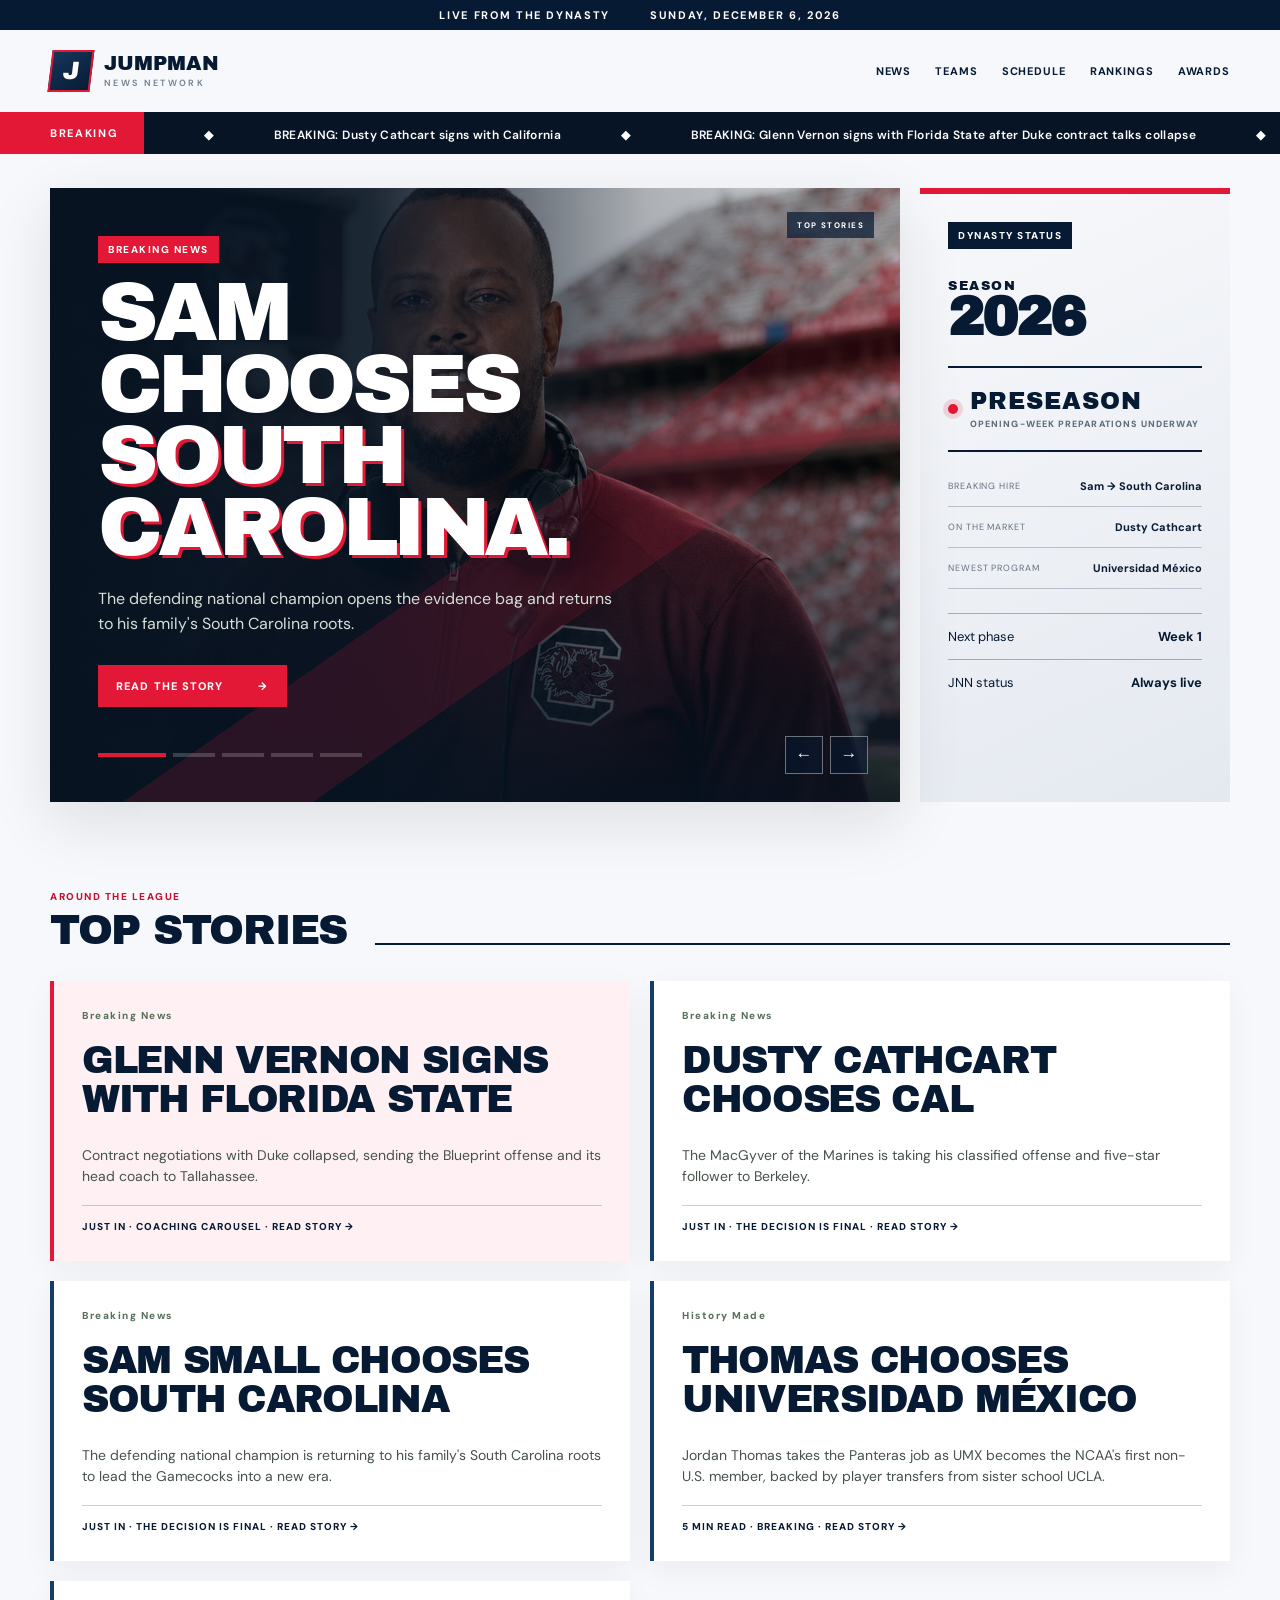
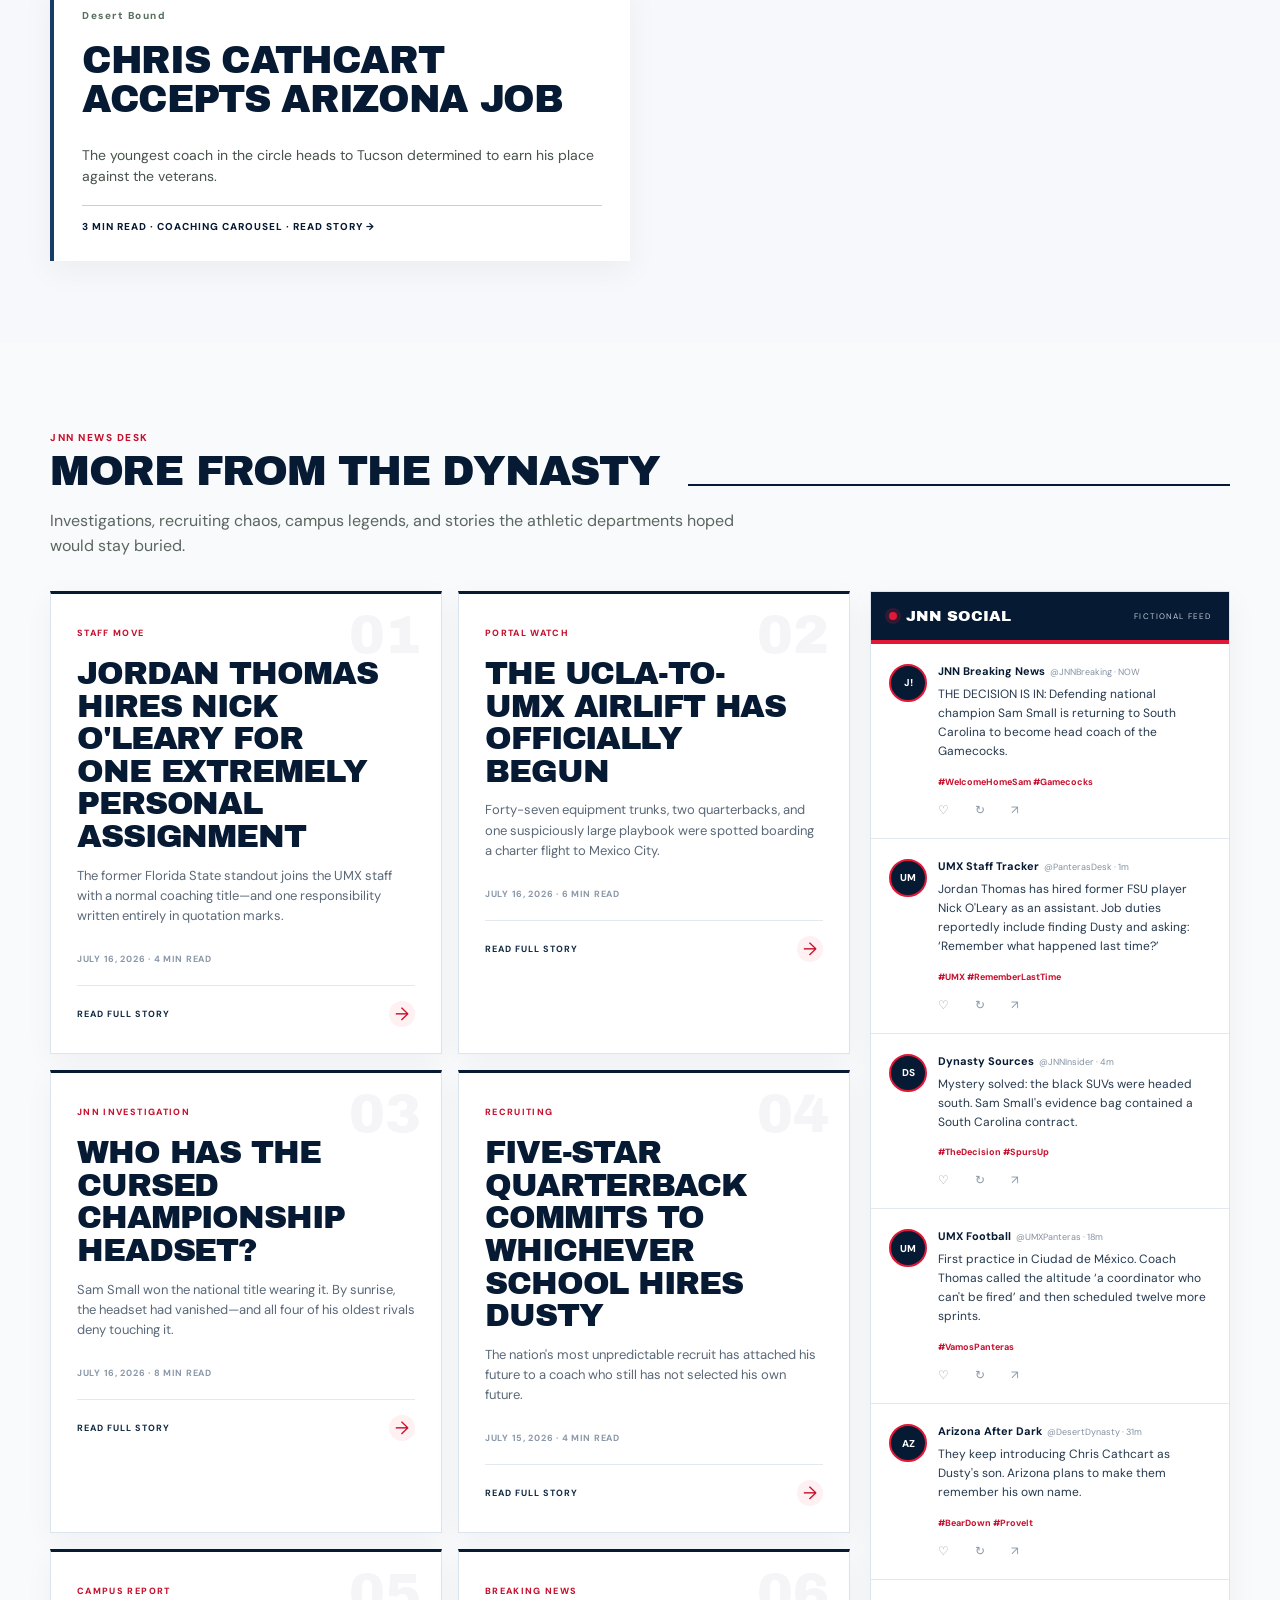
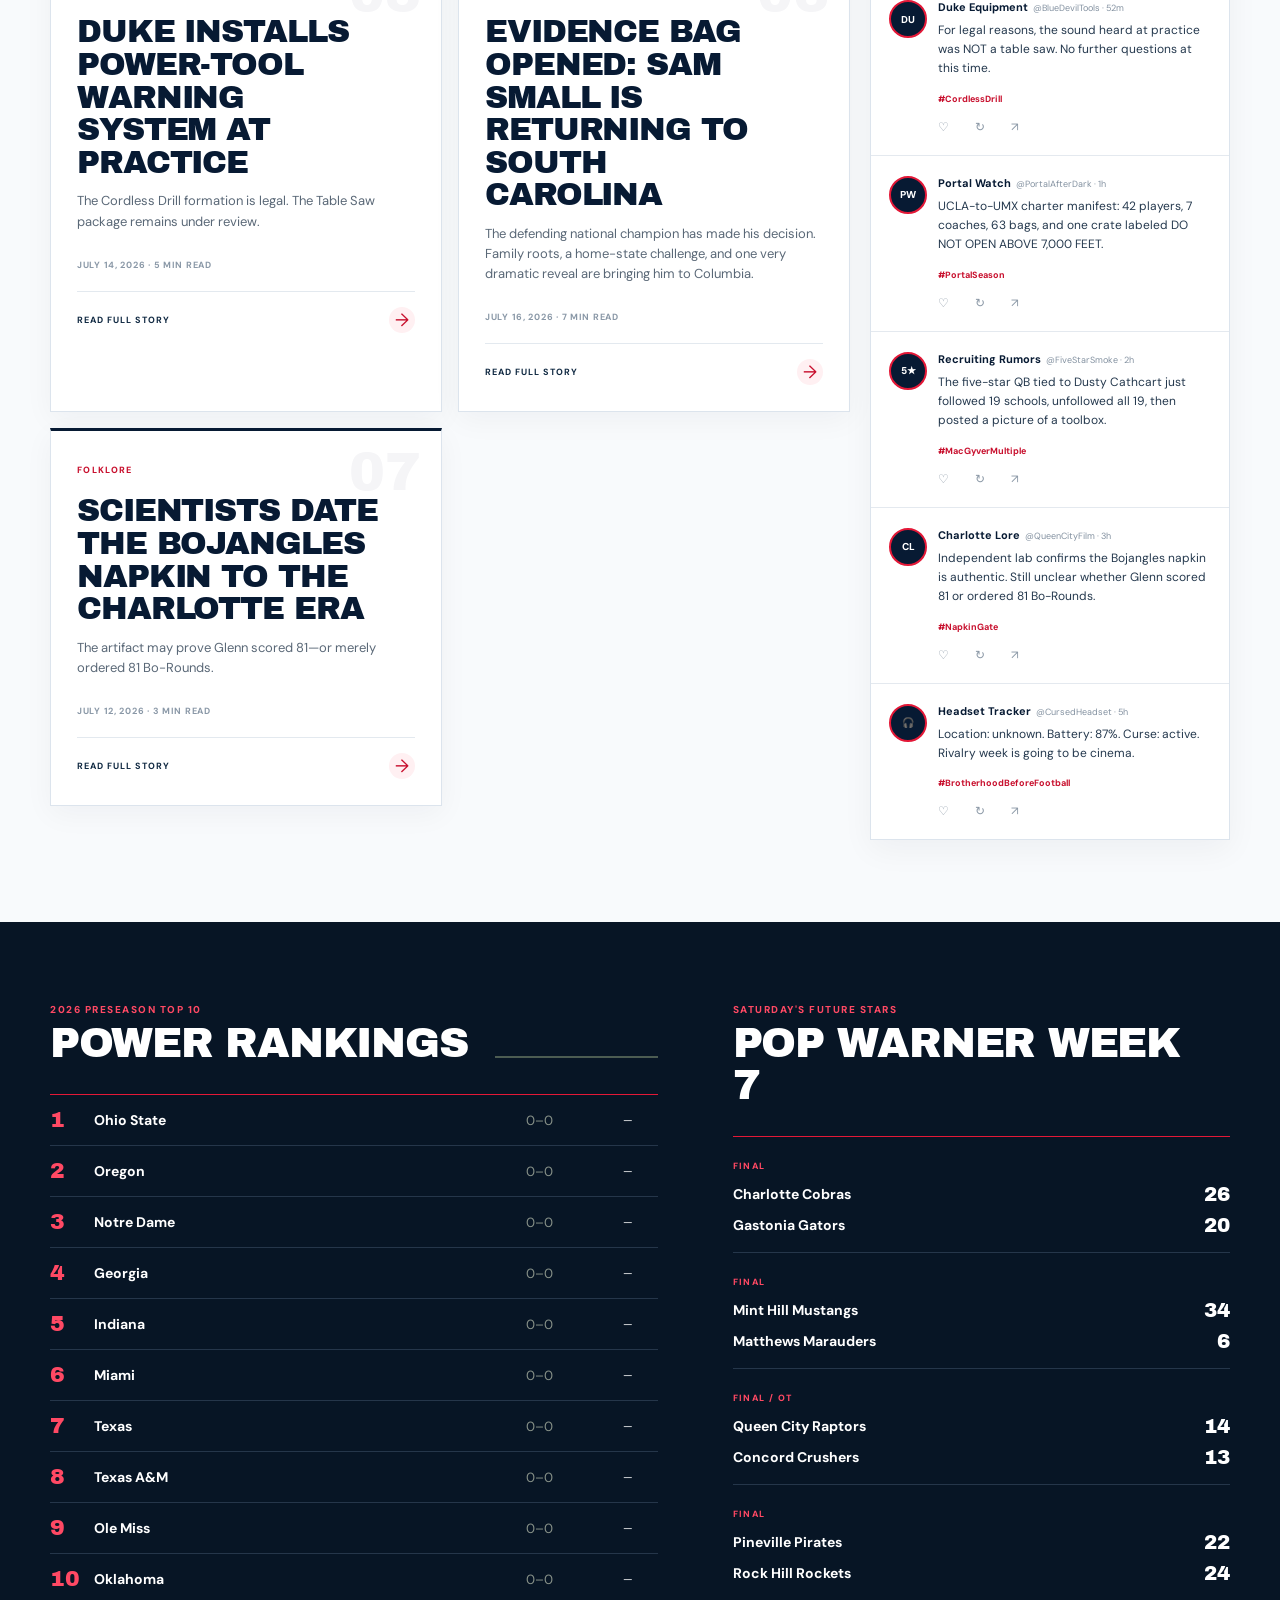
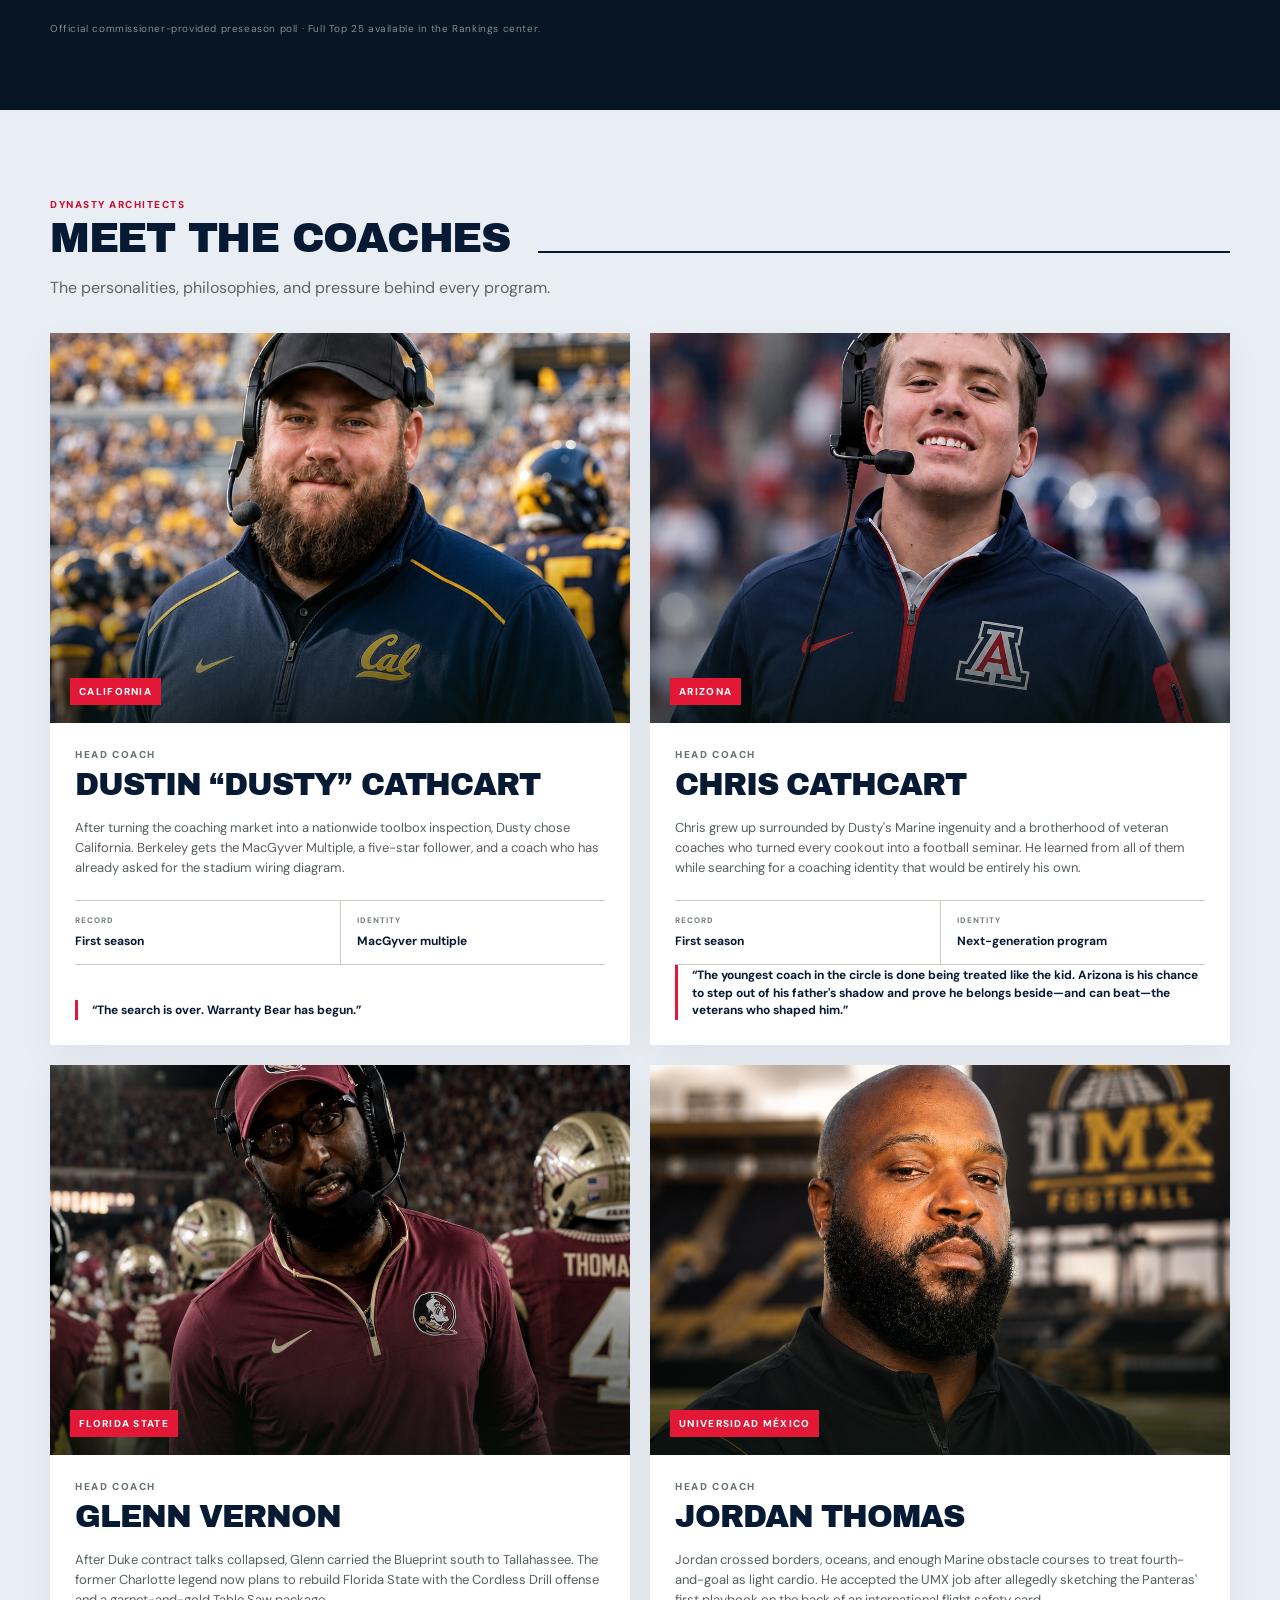
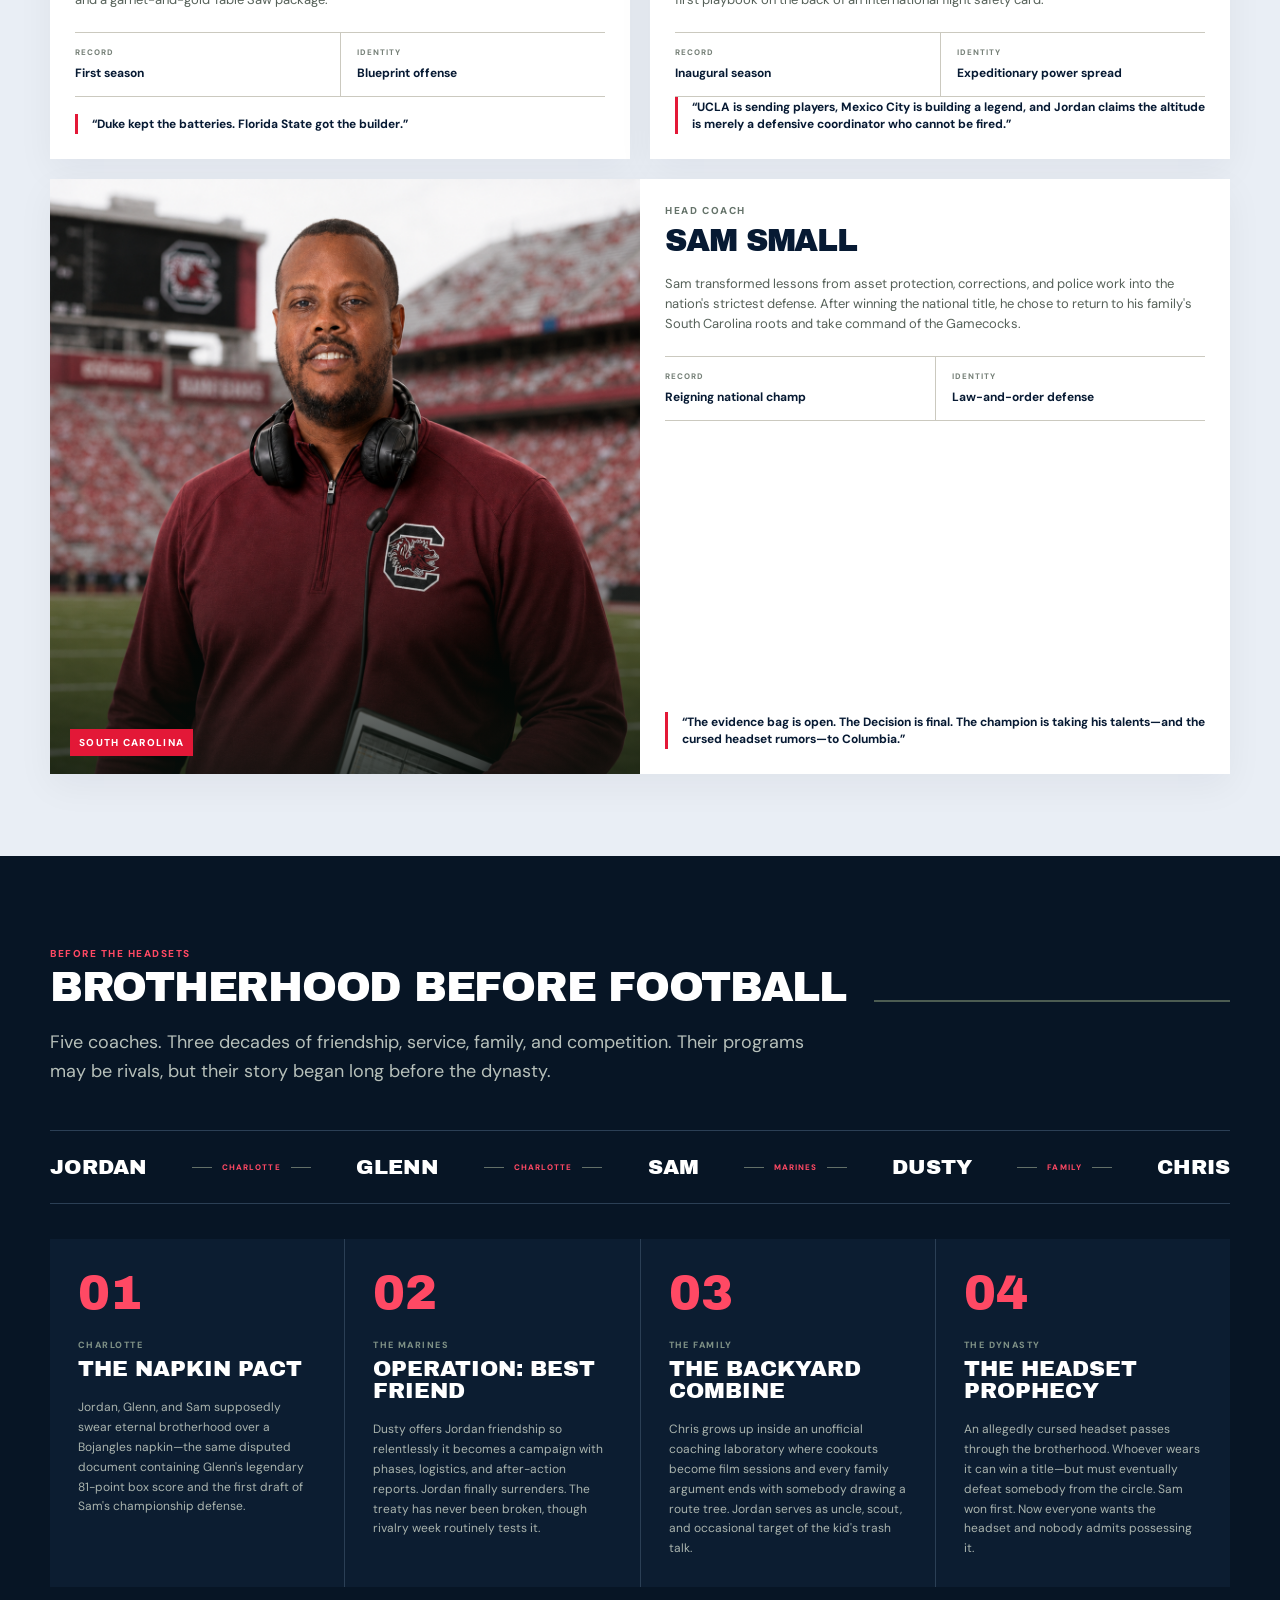
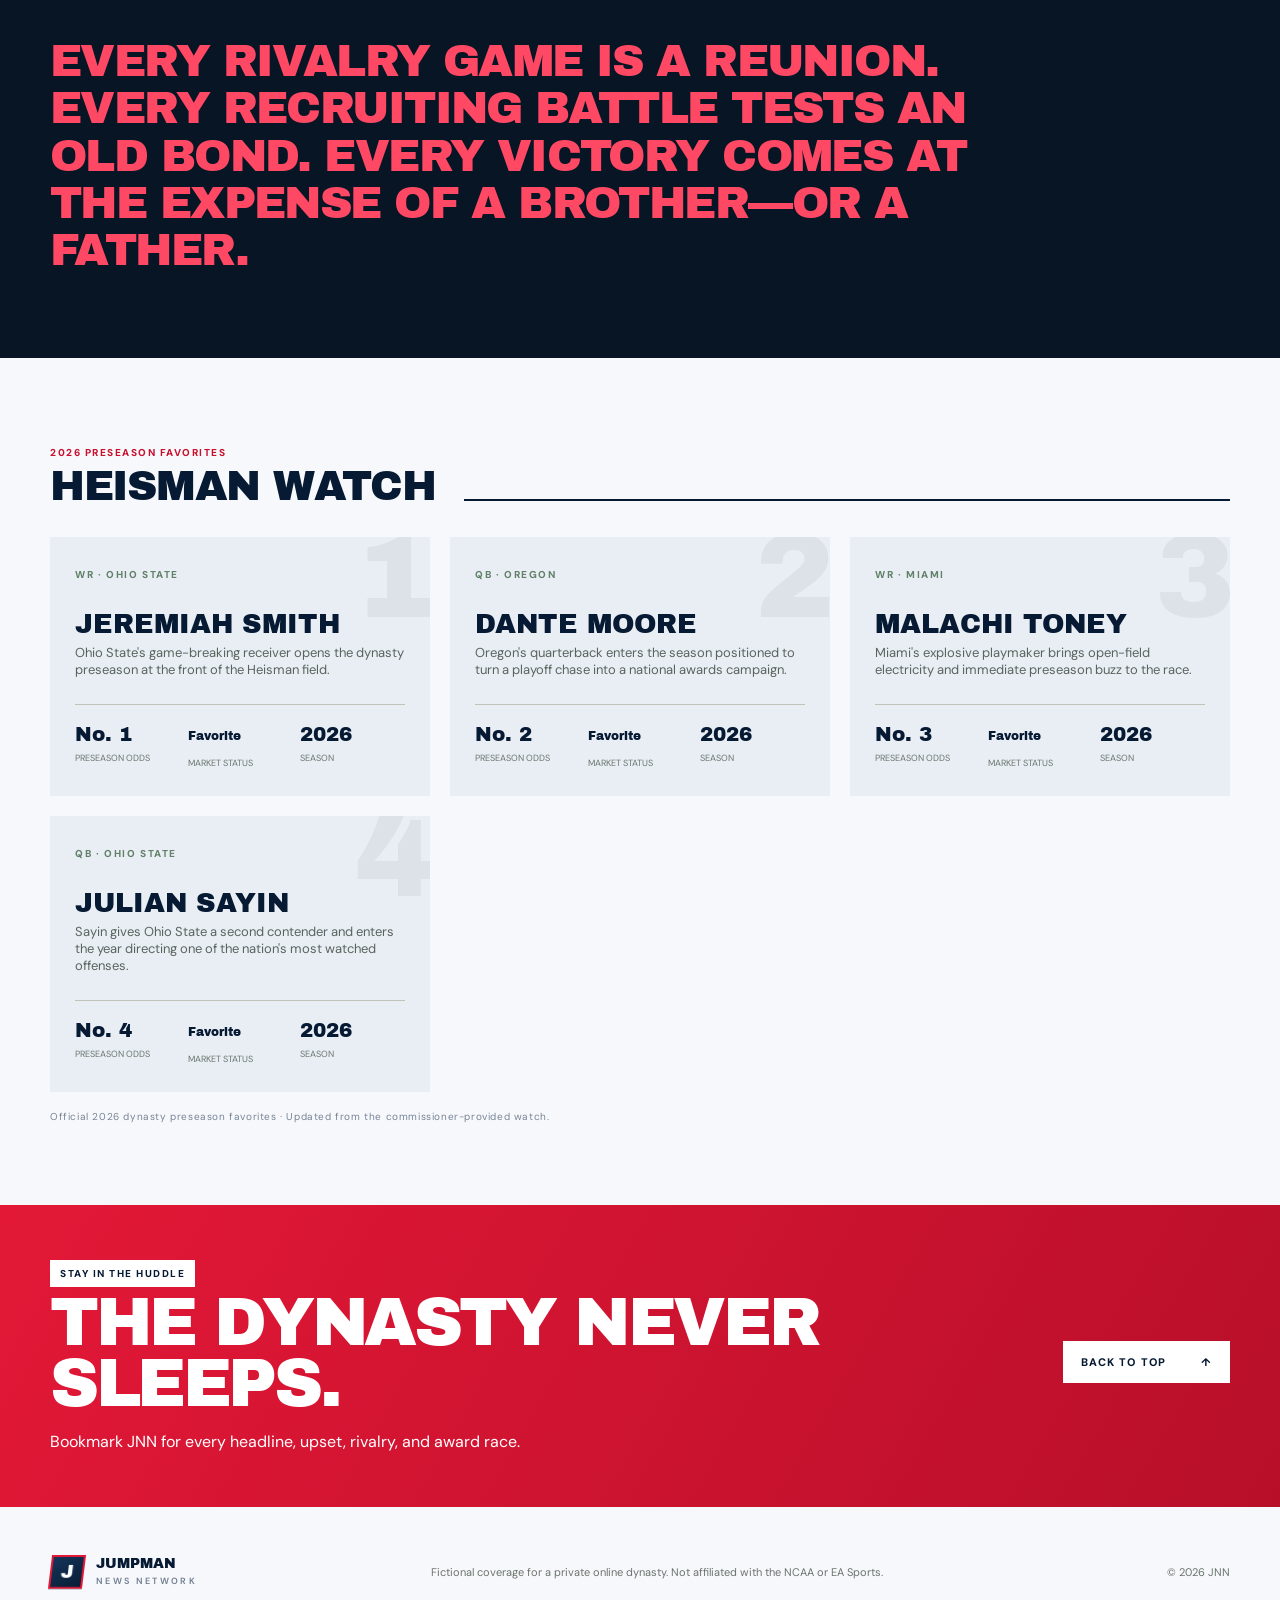
==== commit 7988ab8f: "Refocus Chris storyline on proving himself" ====
--- a/index.html
+++ b/index.html
@@ -157,6 +157,6 @@
     <strong><span></span>SOCIAL</strong>
     <div class="mobile-social-window"><div class="mobile-social-track" id="mobile-social-track"></div></div>
   </div>
-  <script src="app.js?v=20260716-18"></script>
+  <script src="app.js?v=20260716-19"></script>
 </body>
 </html>
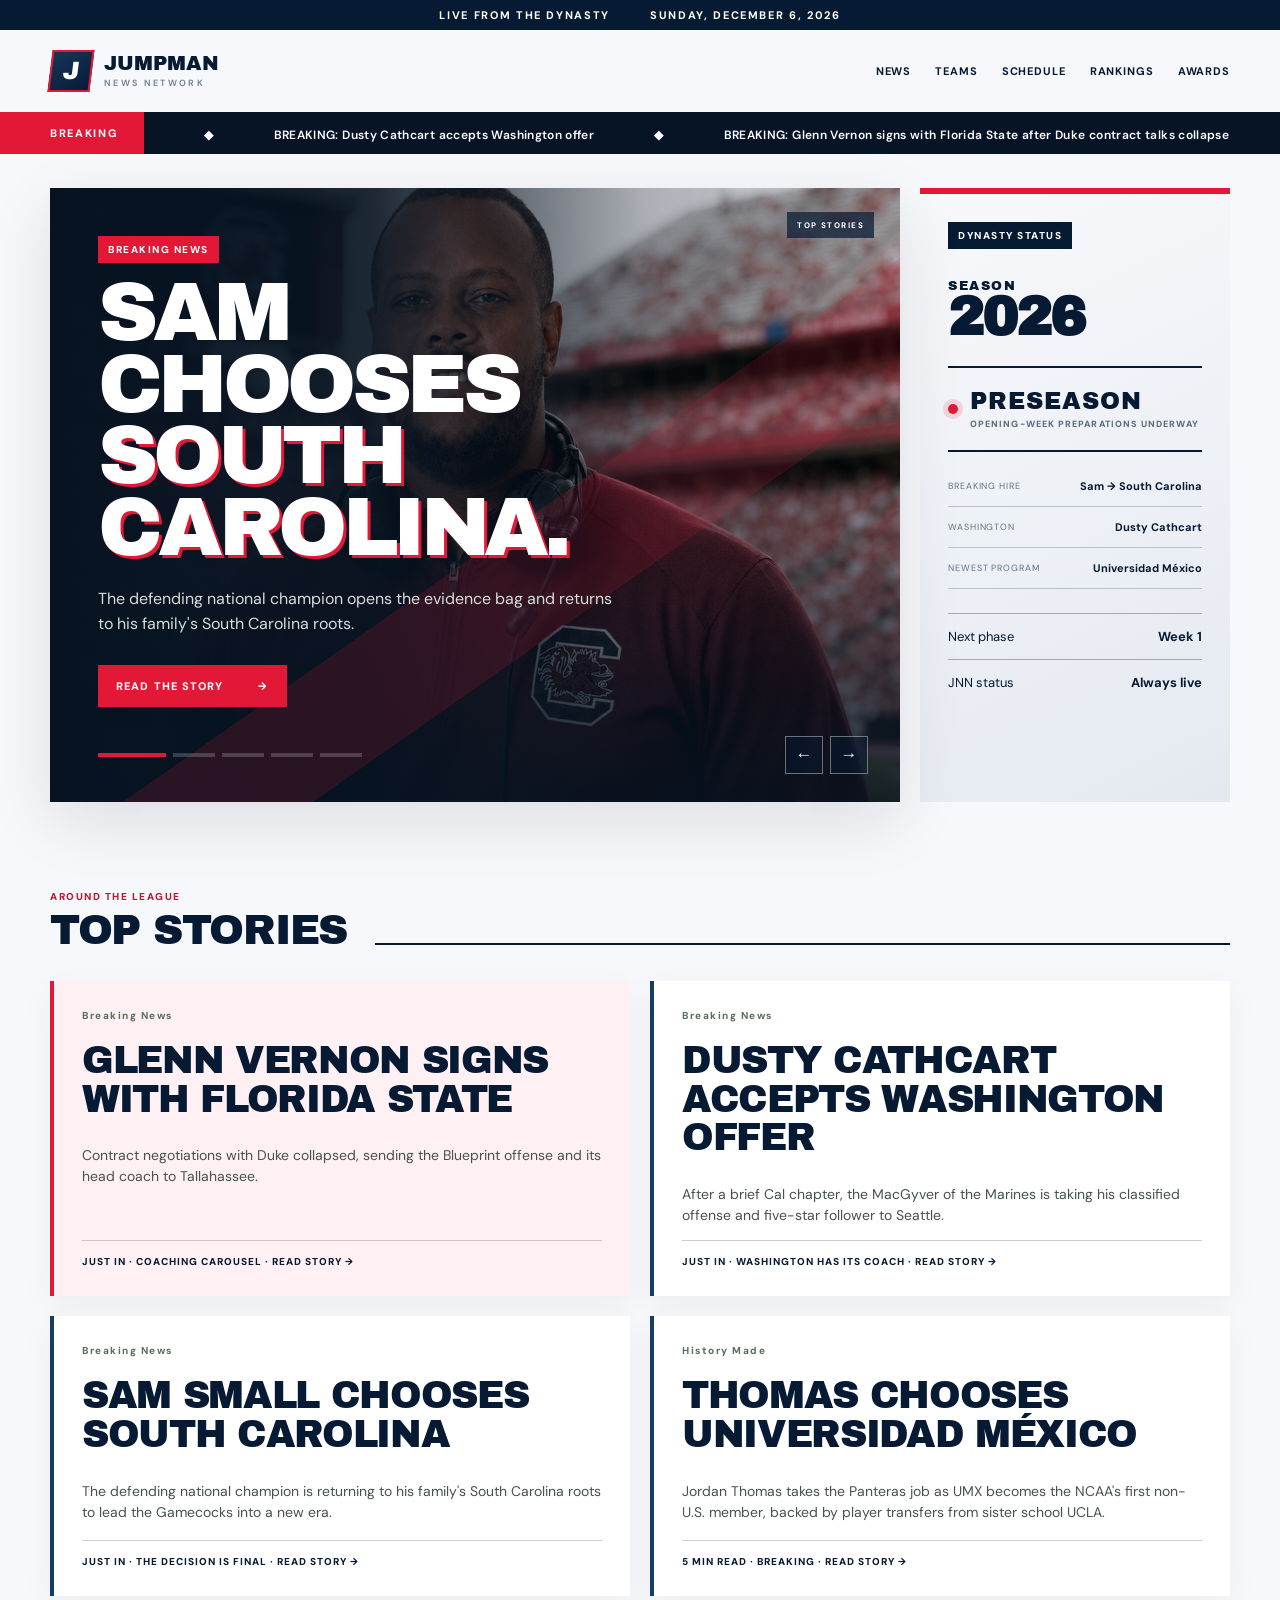
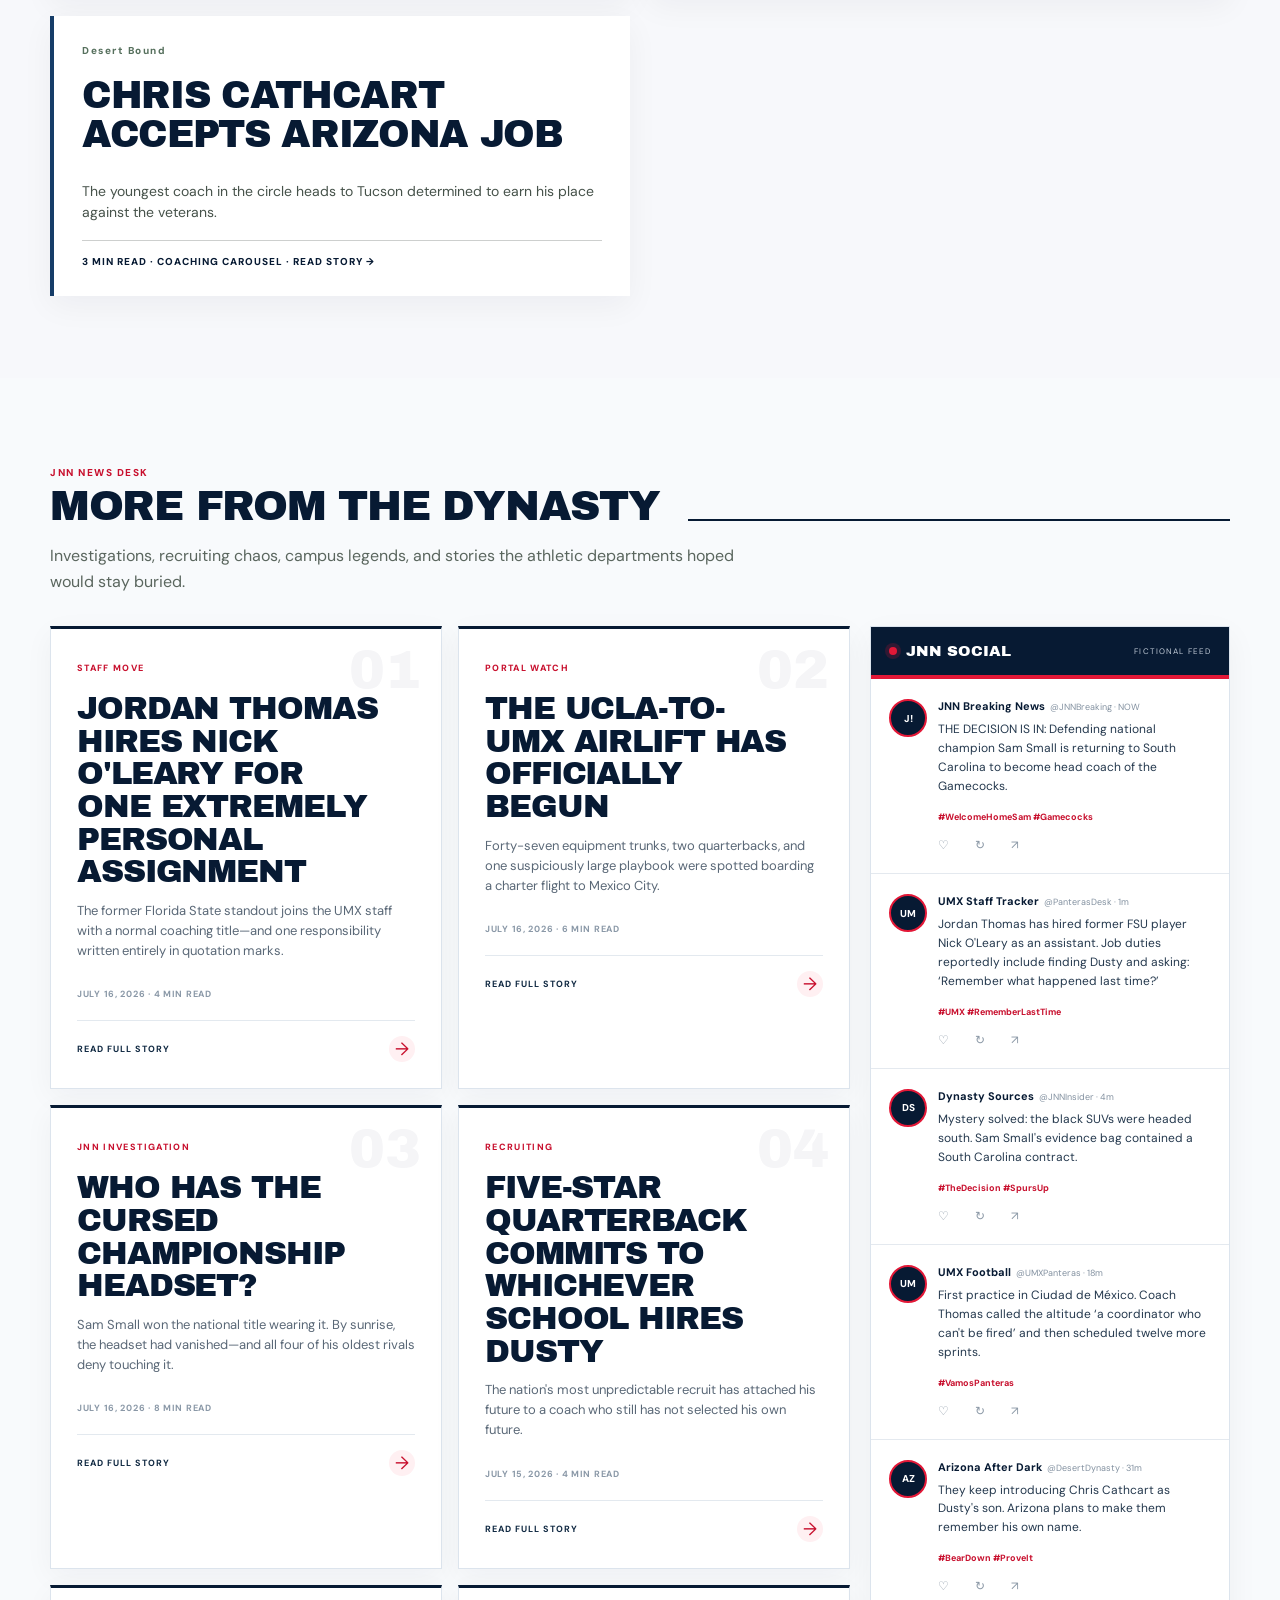
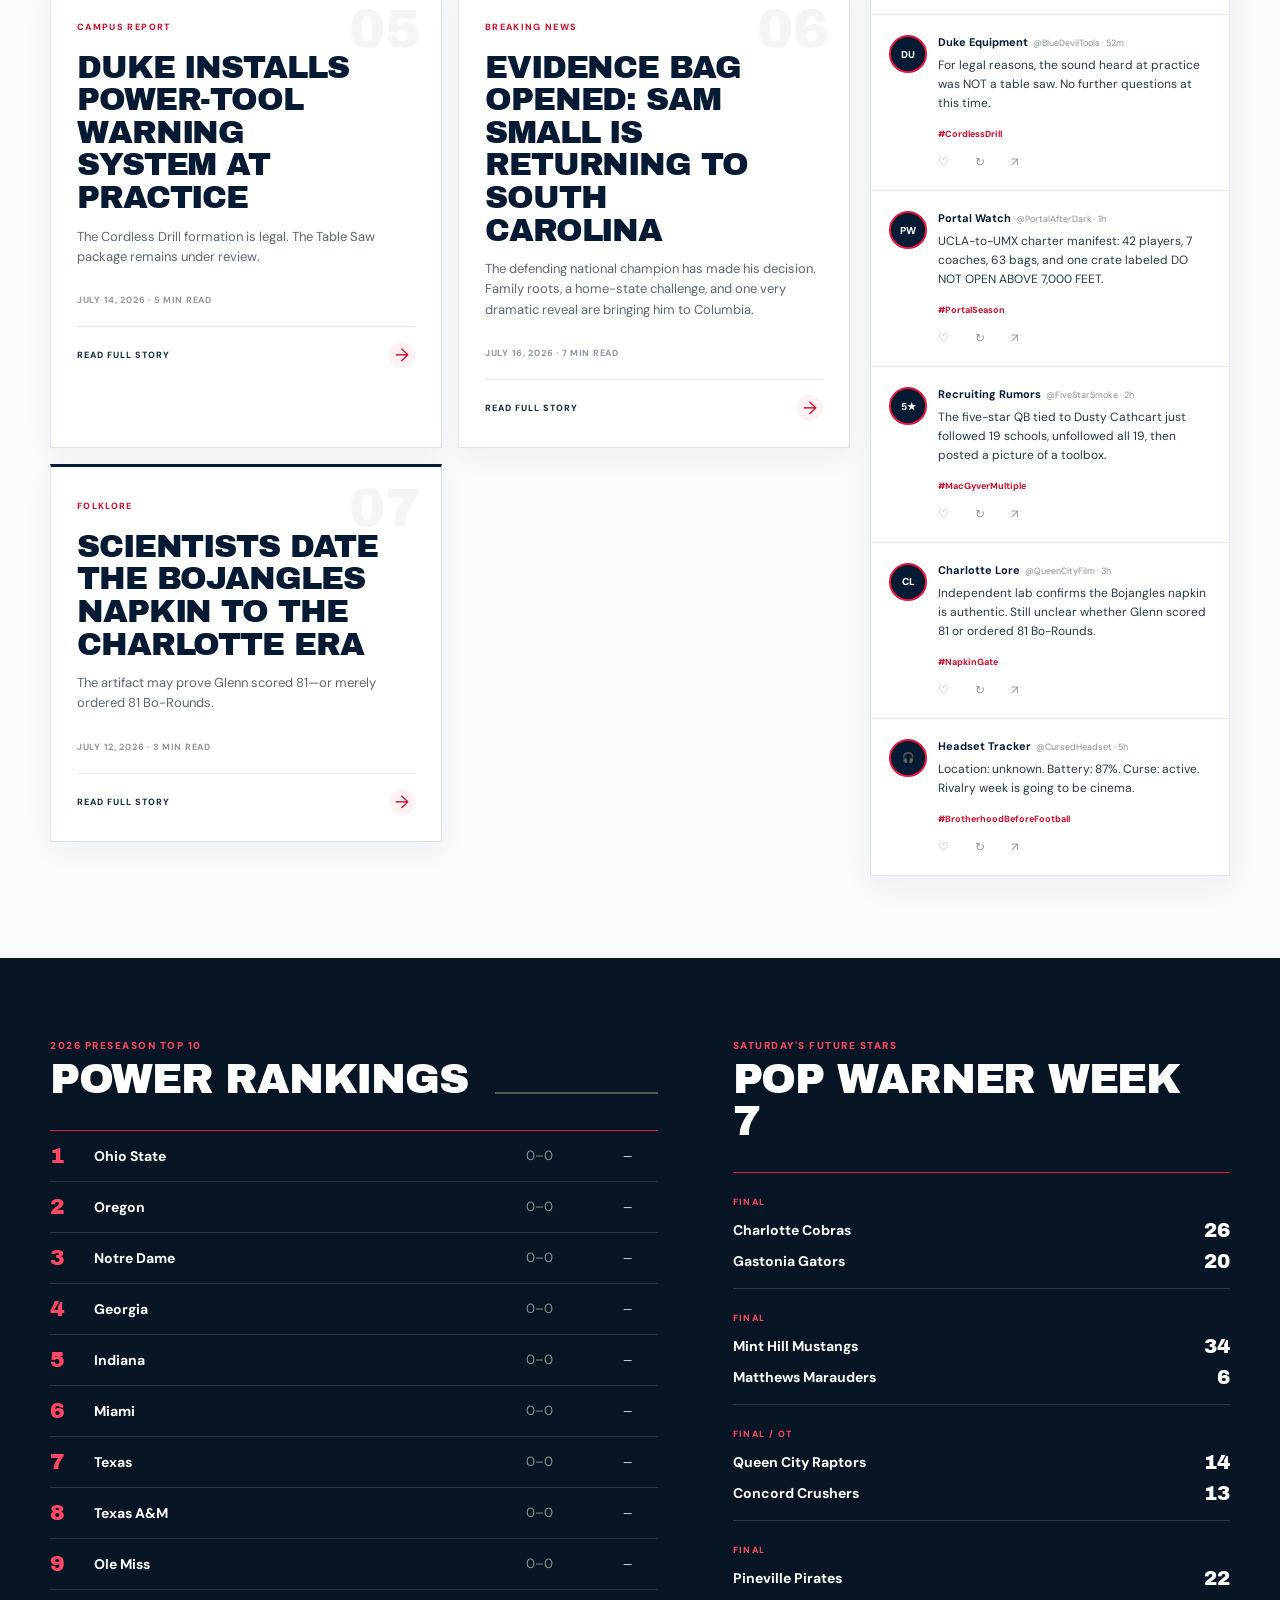
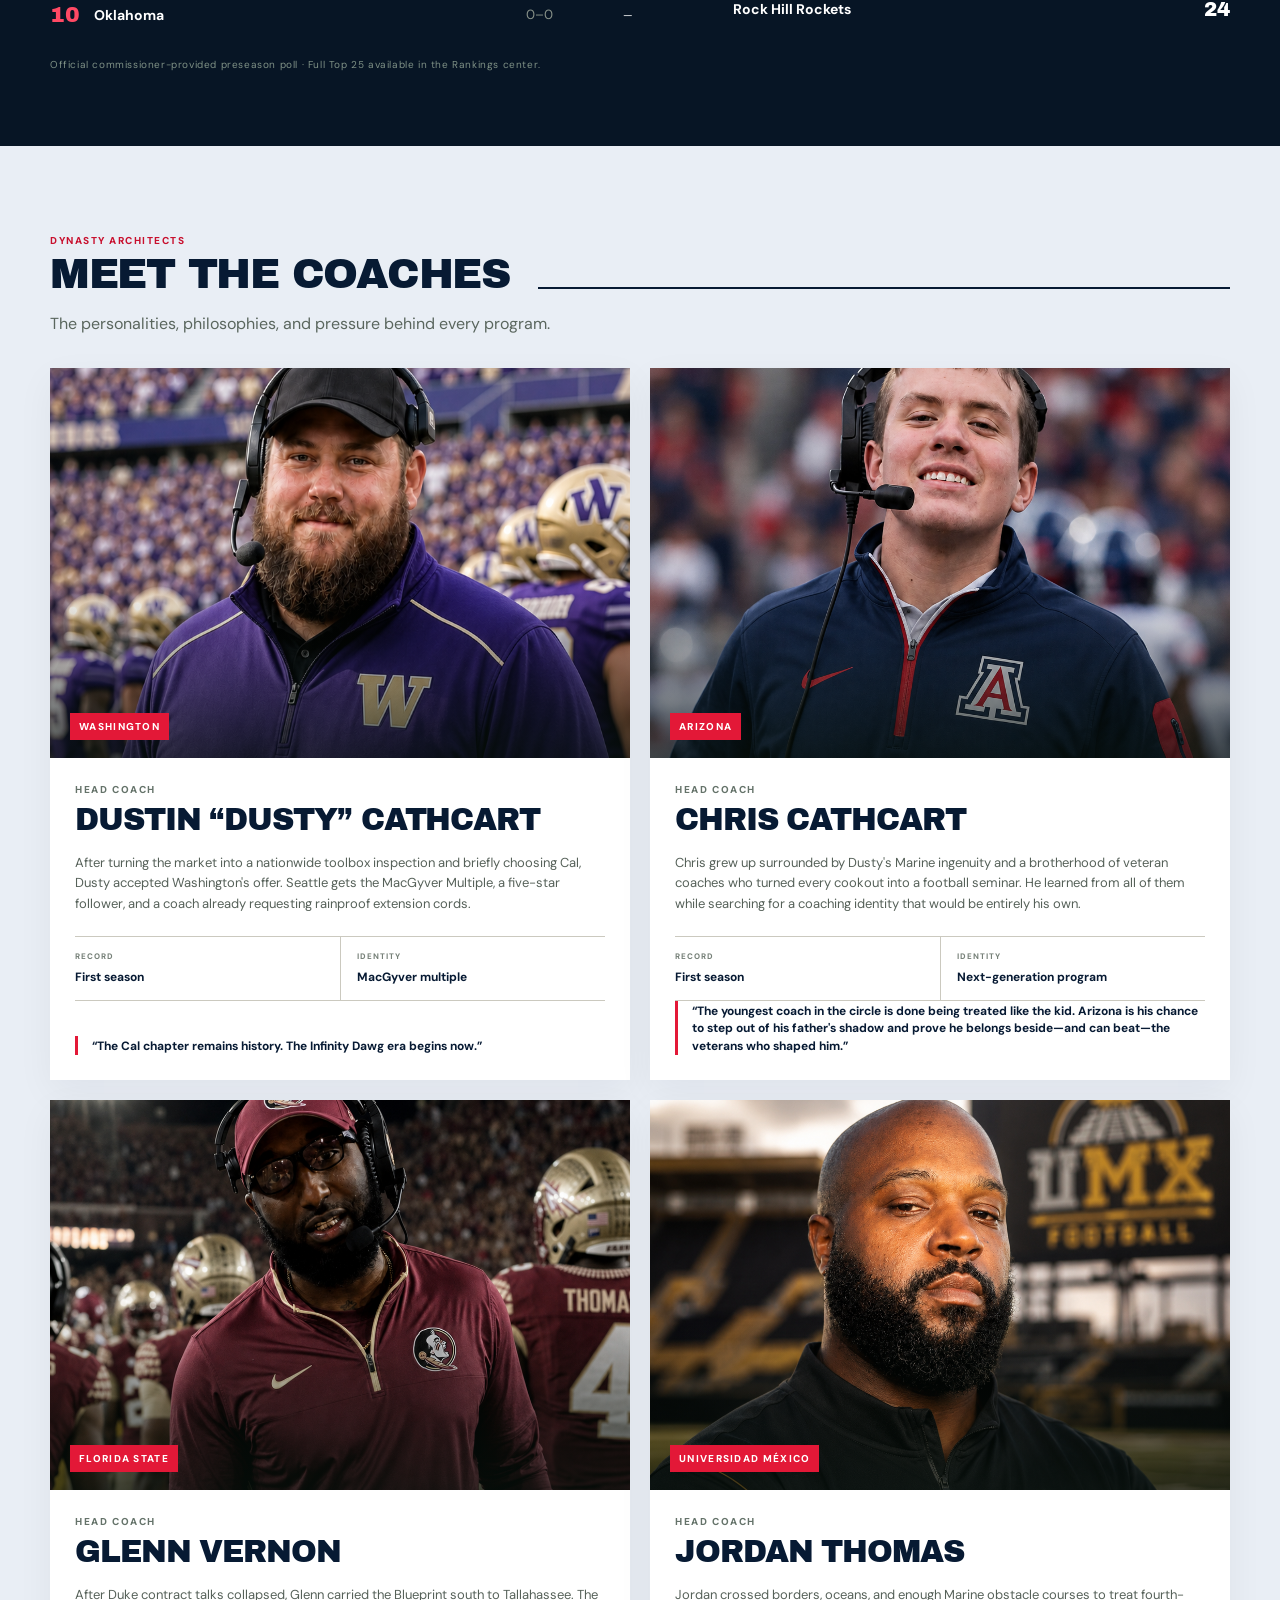
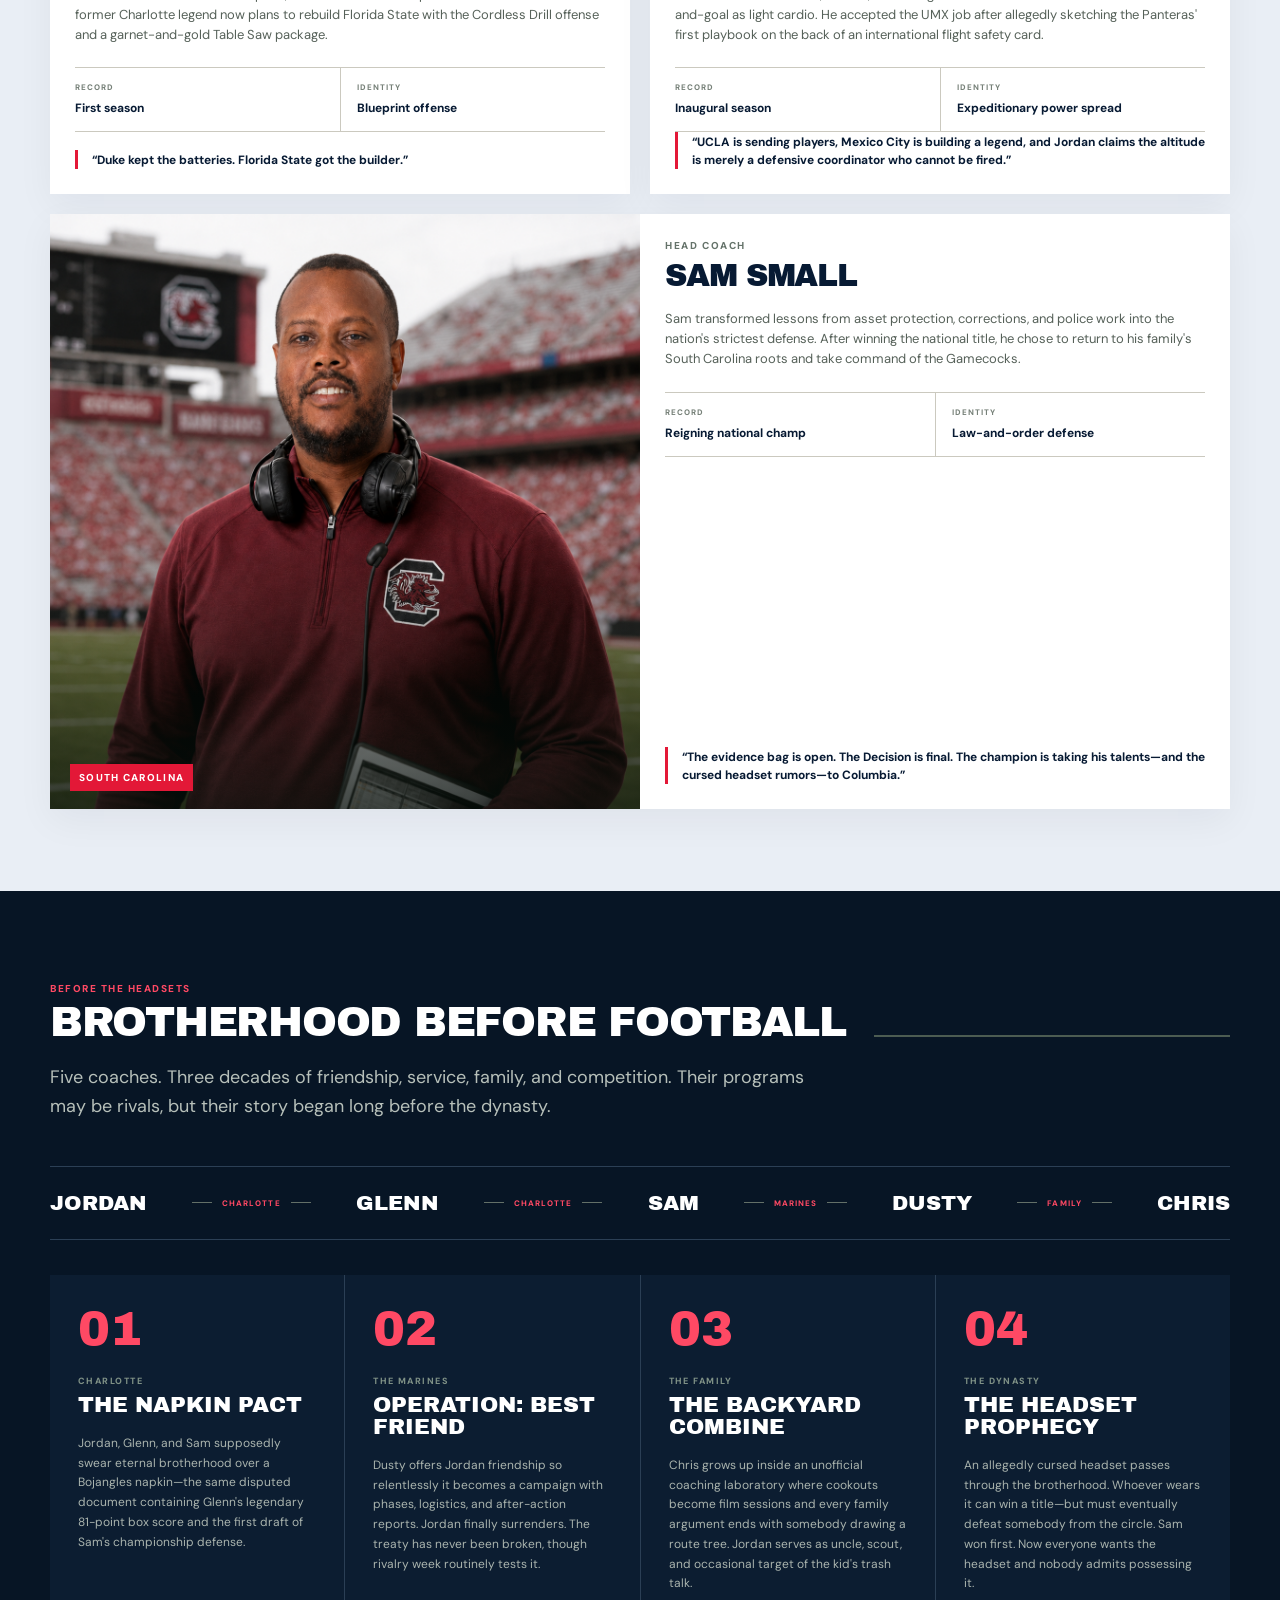
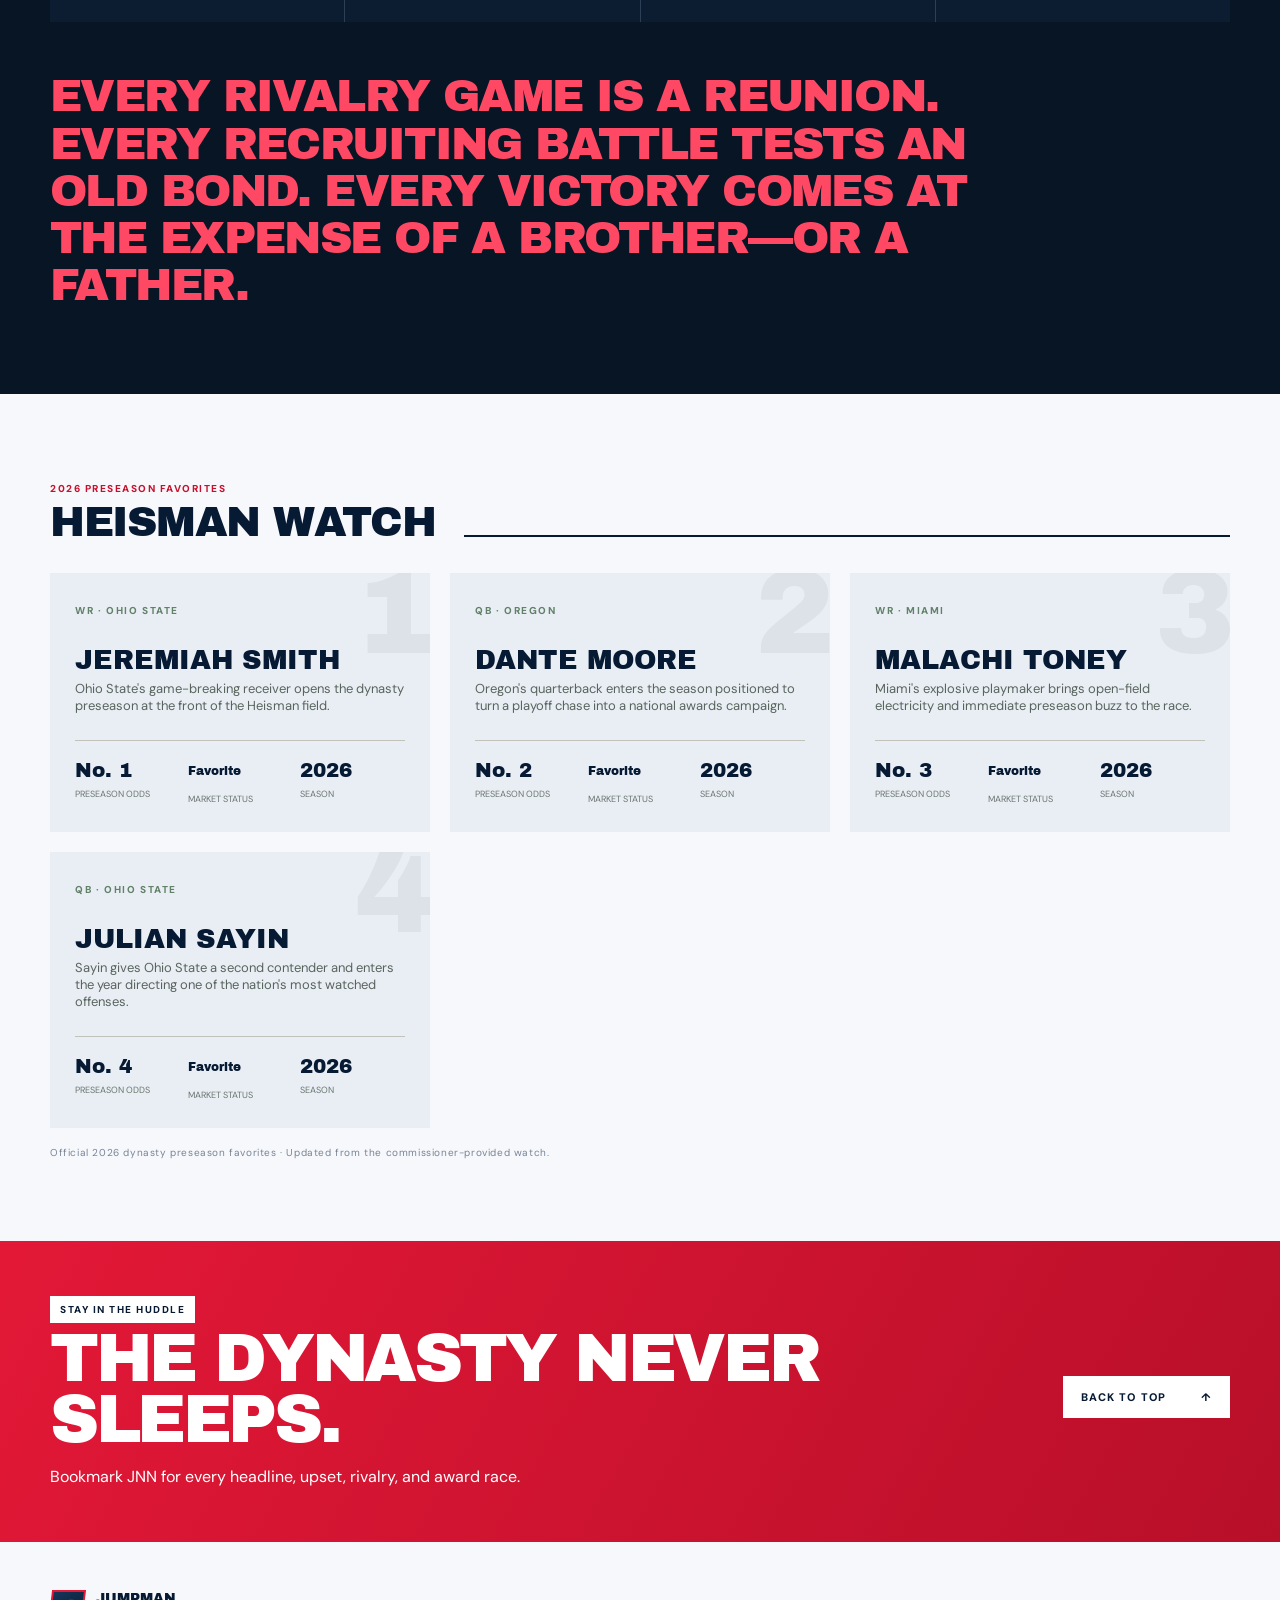
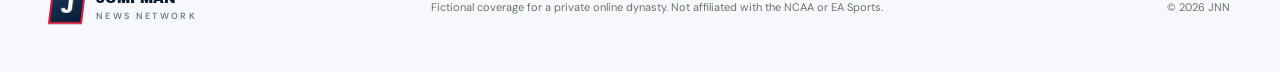
==== commit aacb3159: "Move Dusty to Washington and preserve Cal history" ====
--- a/index.html
+++ b/index.html
@@ -75,7 +75,7 @@
         <div class="offseason-status"><span class="pulse"></span><b>PRESEASON</b><small>Opening-week preparations underway</small></div>
         <div class="decision-list">
           <div><span>Breaking hire</span><strong>Sam → South Carolina</strong></div>
-          <div><span>On the market</span><strong>Dusty Cathcart</strong></div>
+          <div><span>Washington</span><strong>Dusty Cathcart</strong></div>
           <div><span>Newest program</span><strong>Universidad México</strong></div>
         </div>
         <div class="panel-stat"><span>Next phase</span><strong>Week 1</strong></div>
@@ -157,6 +157,6 @@
     <strong><span></span>SOCIAL</strong>
     <div class="mobile-social-window"><div class="mobile-social-track" id="mobile-social-track"></div></div>
   </div>
-  <script src="app.js?v=20260716-19"></script>
+  <script src="app.js?v=20260716-20"></script>
 </body>
 </html>
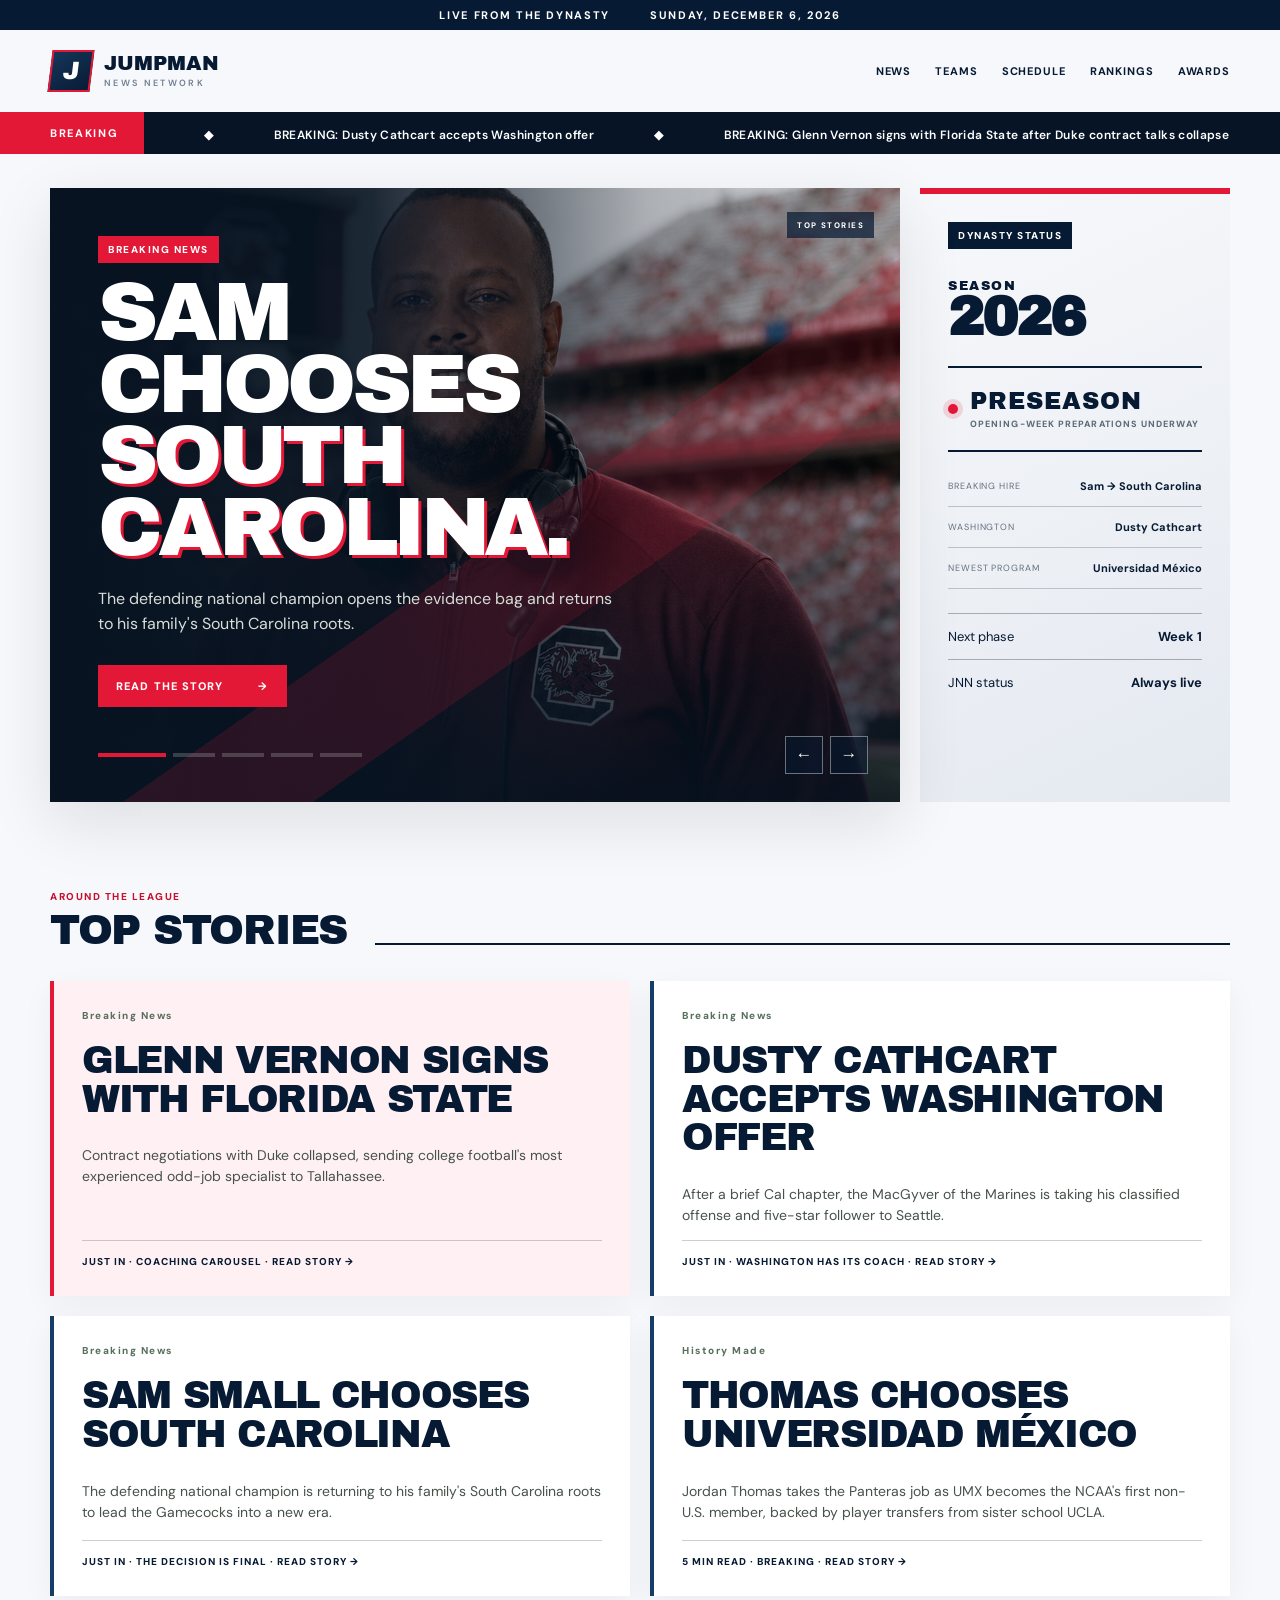
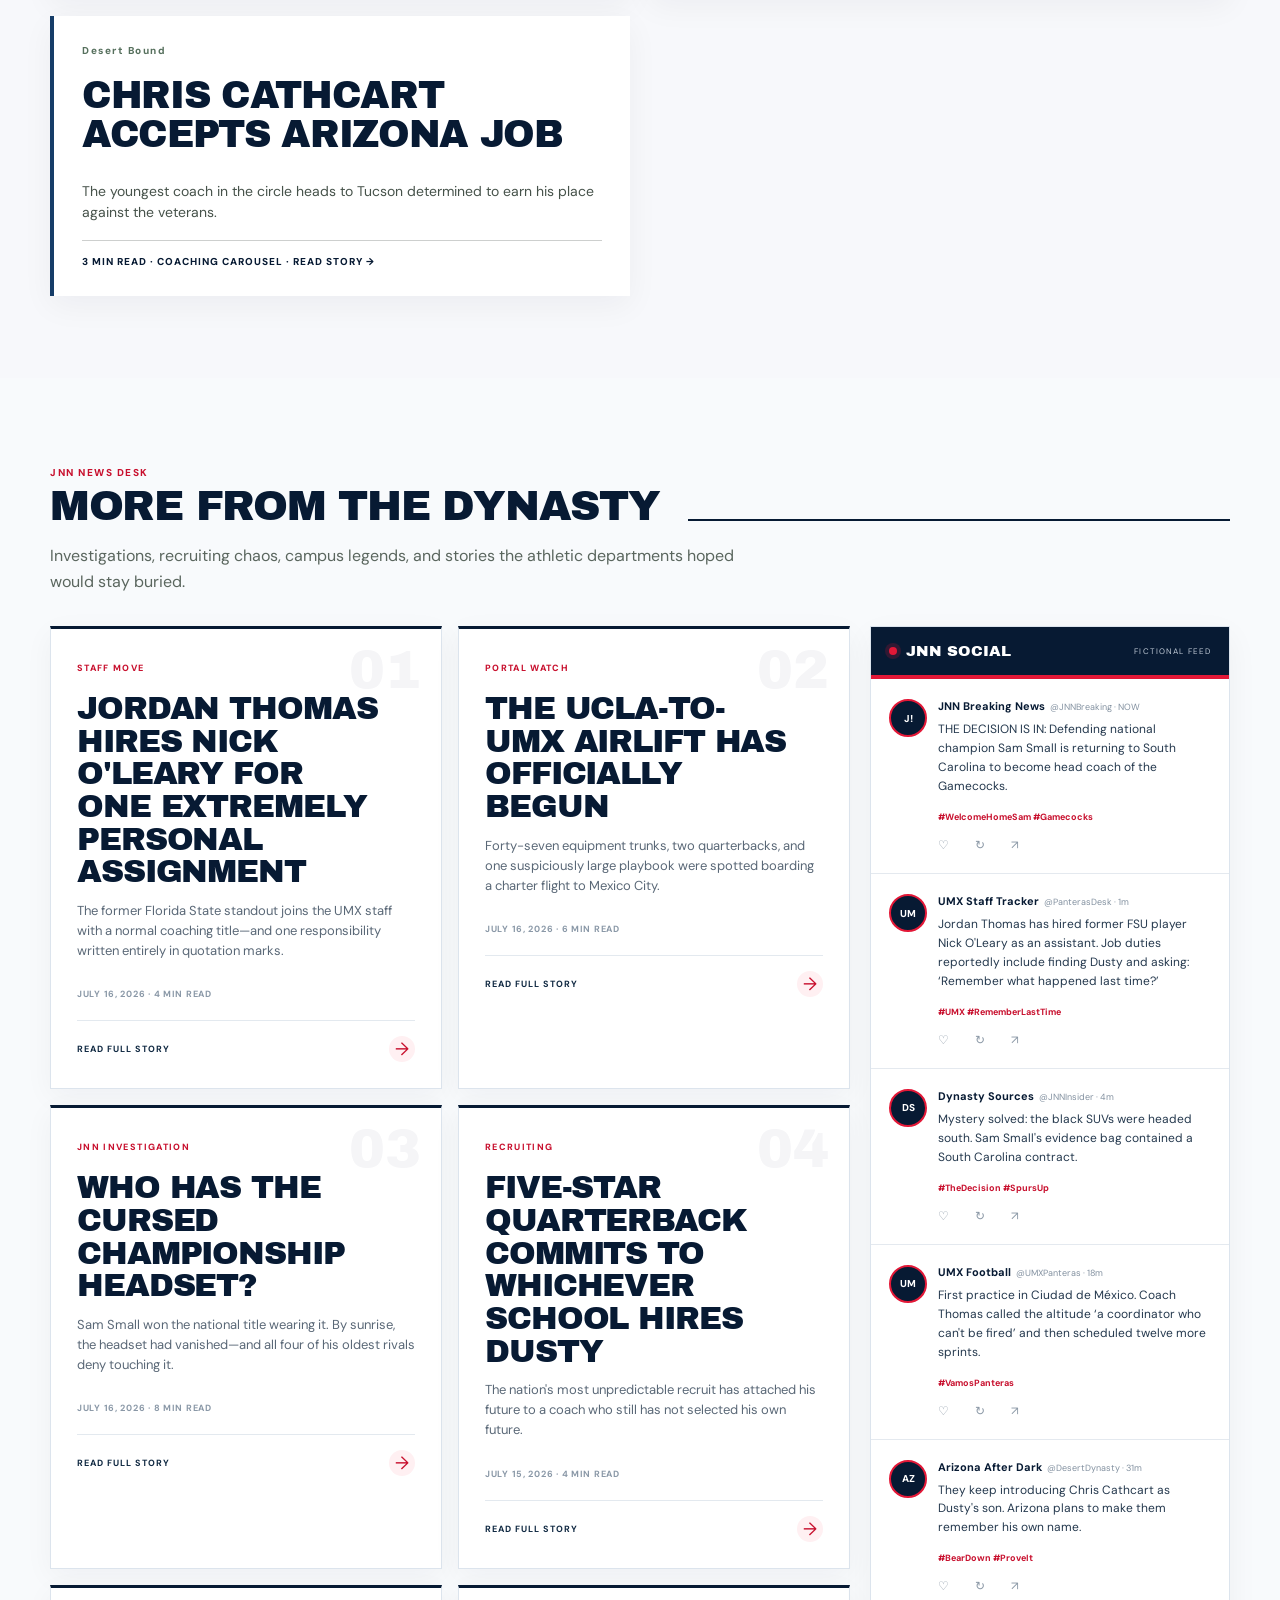
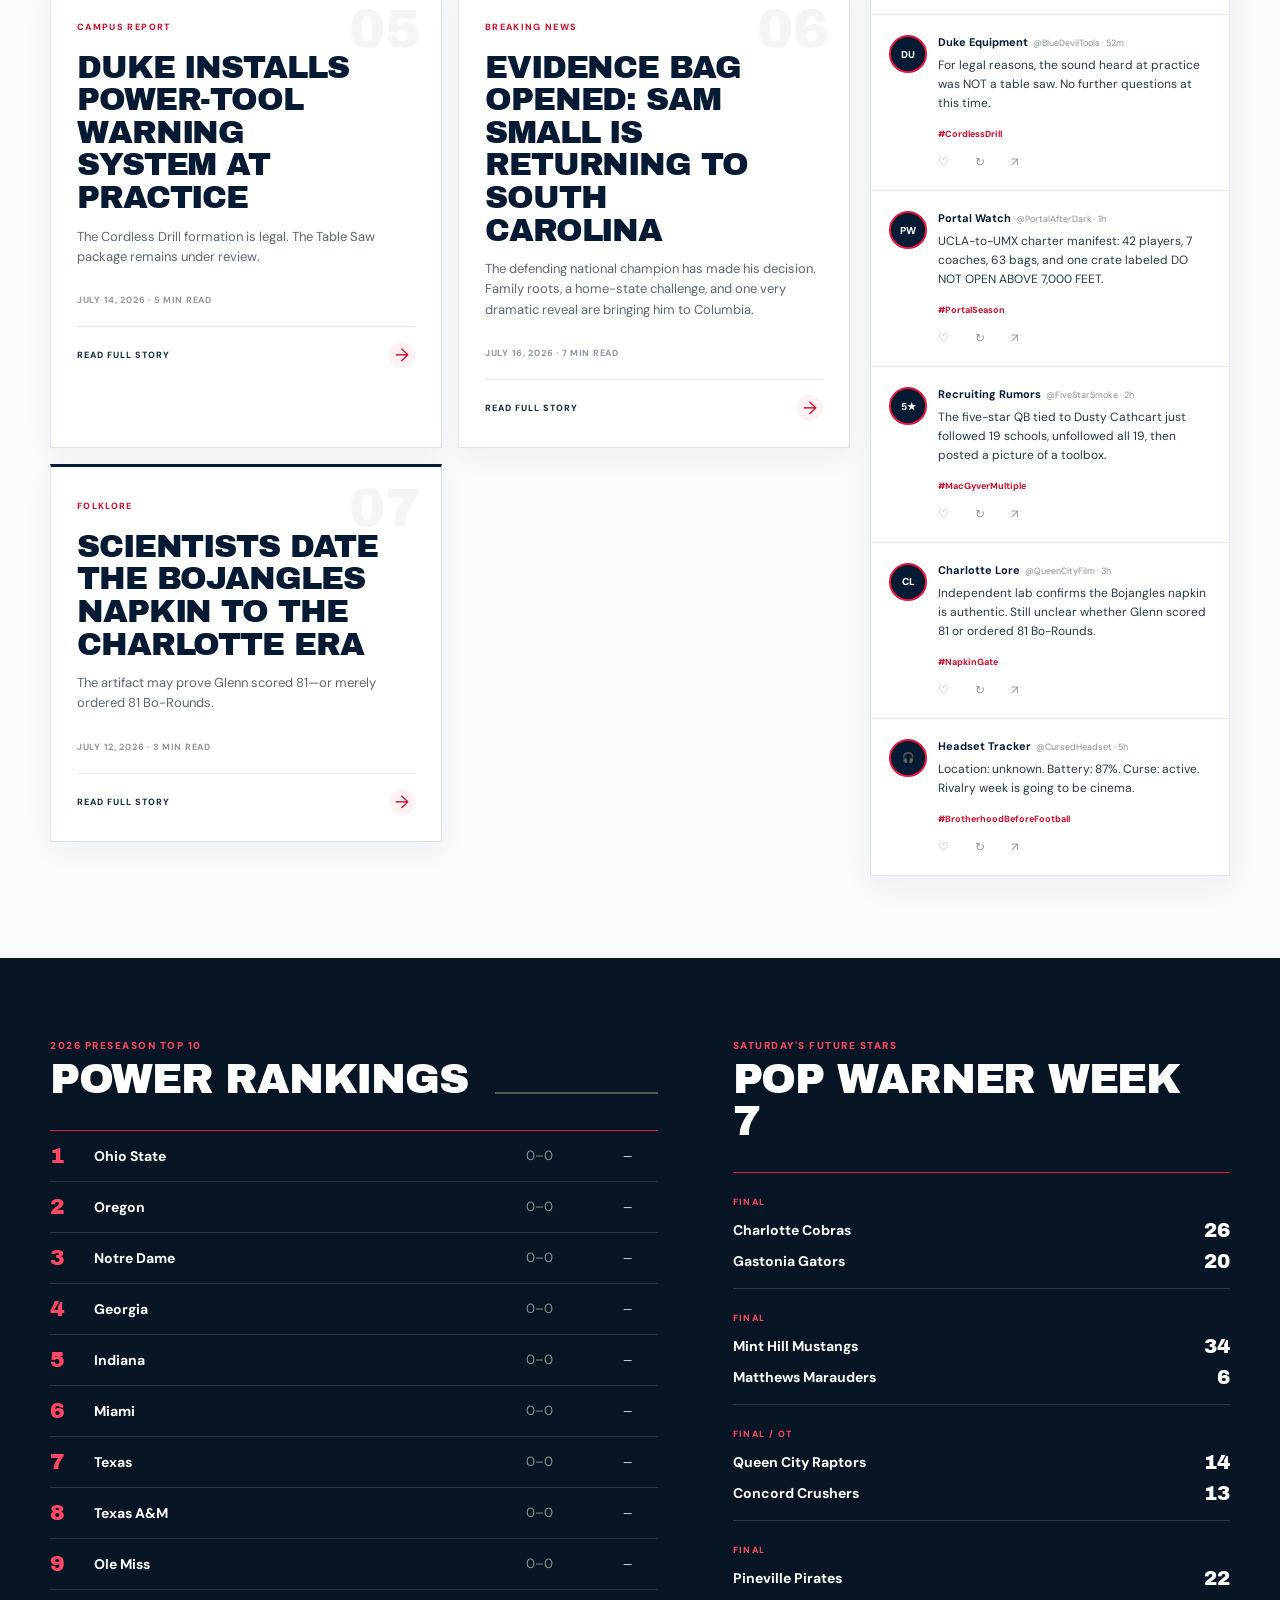
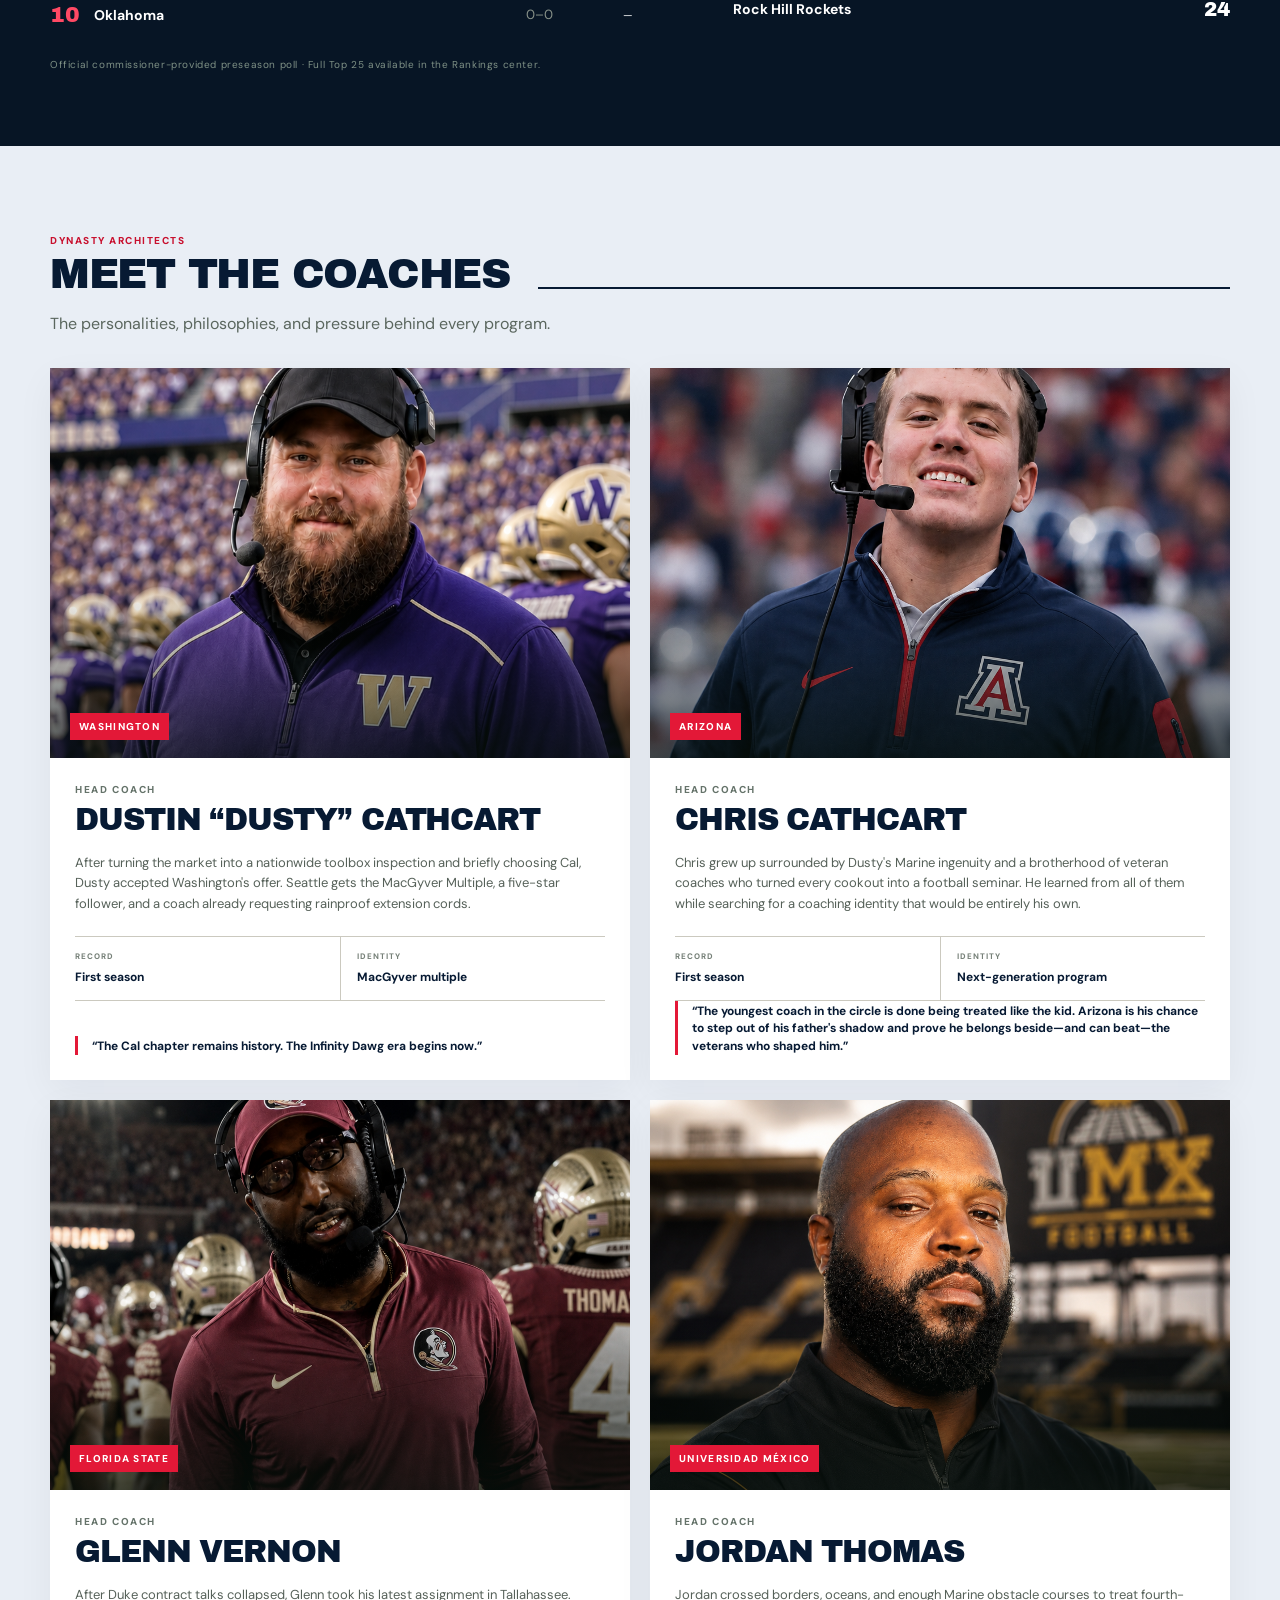
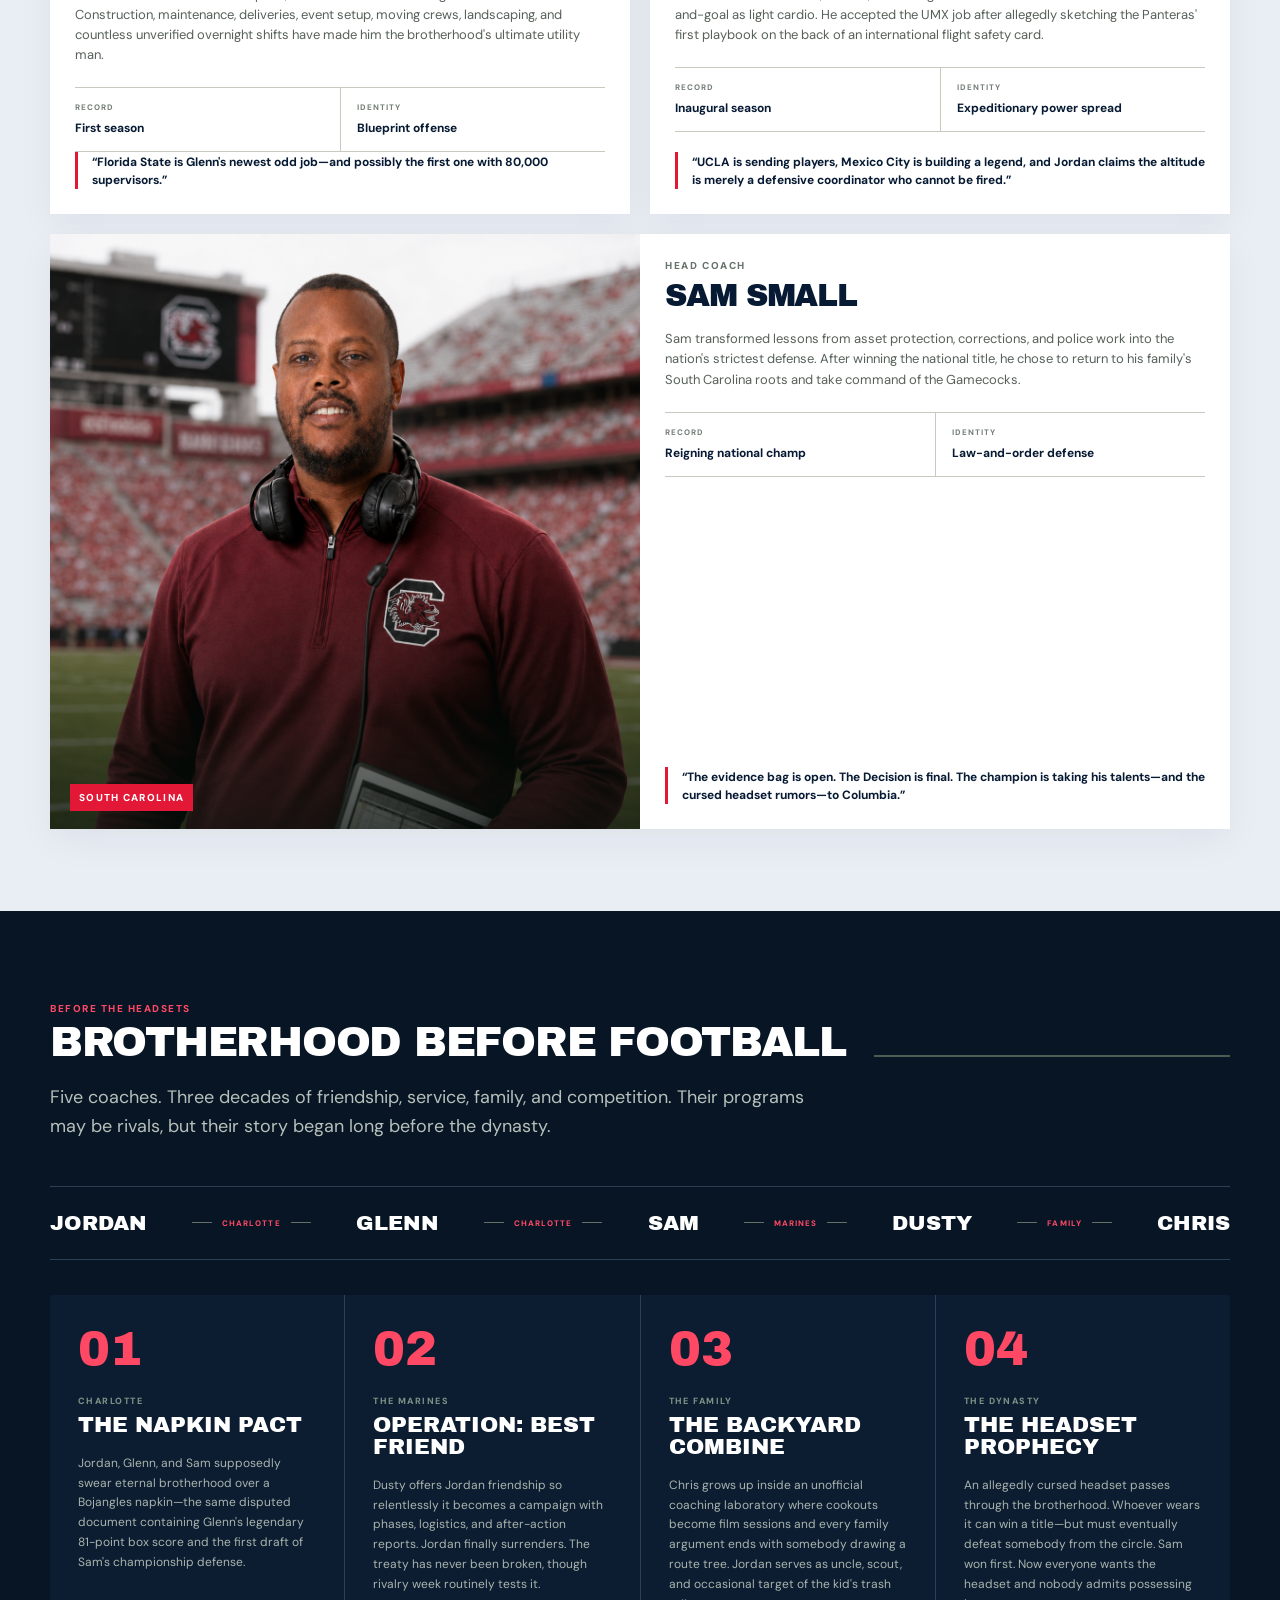
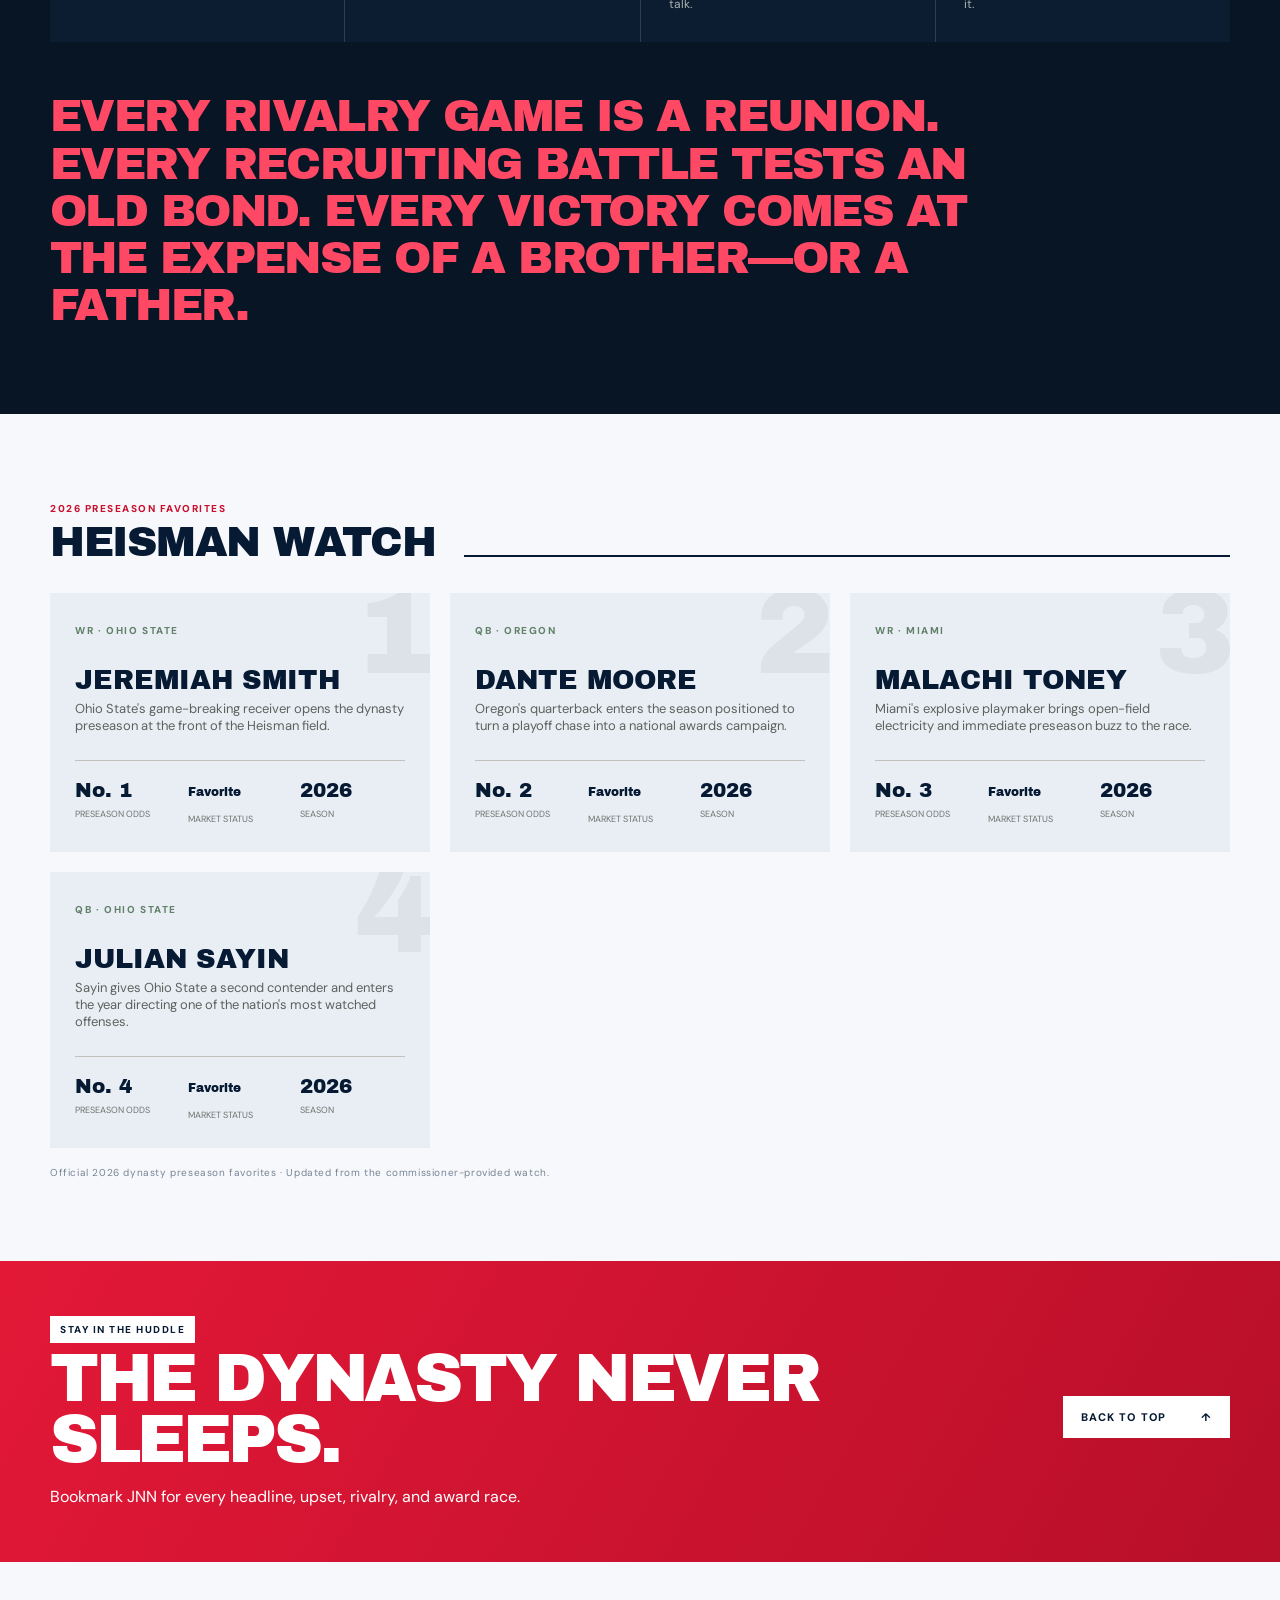
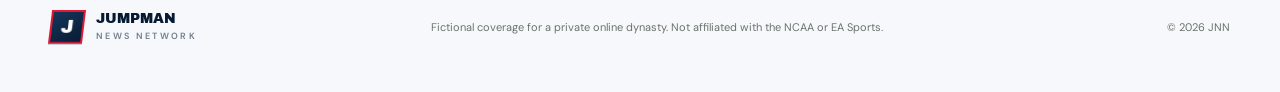
==== commit 68ae6834: "Broaden Glenn storyline around odd jobs" ====
--- a/index.html
+++ b/index.html
@@ -157,6 +157,6 @@
     <strong><span></span>SOCIAL</strong>
     <div class="mobile-social-window"><div class="mobile-social-track" id="mobile-social-track"></div></div>
   </div>
-  <script src="app.js?v=20260716-20"></script>
+  <script src="app.js?v=20260716-21"></script>
 </body>
 </html>
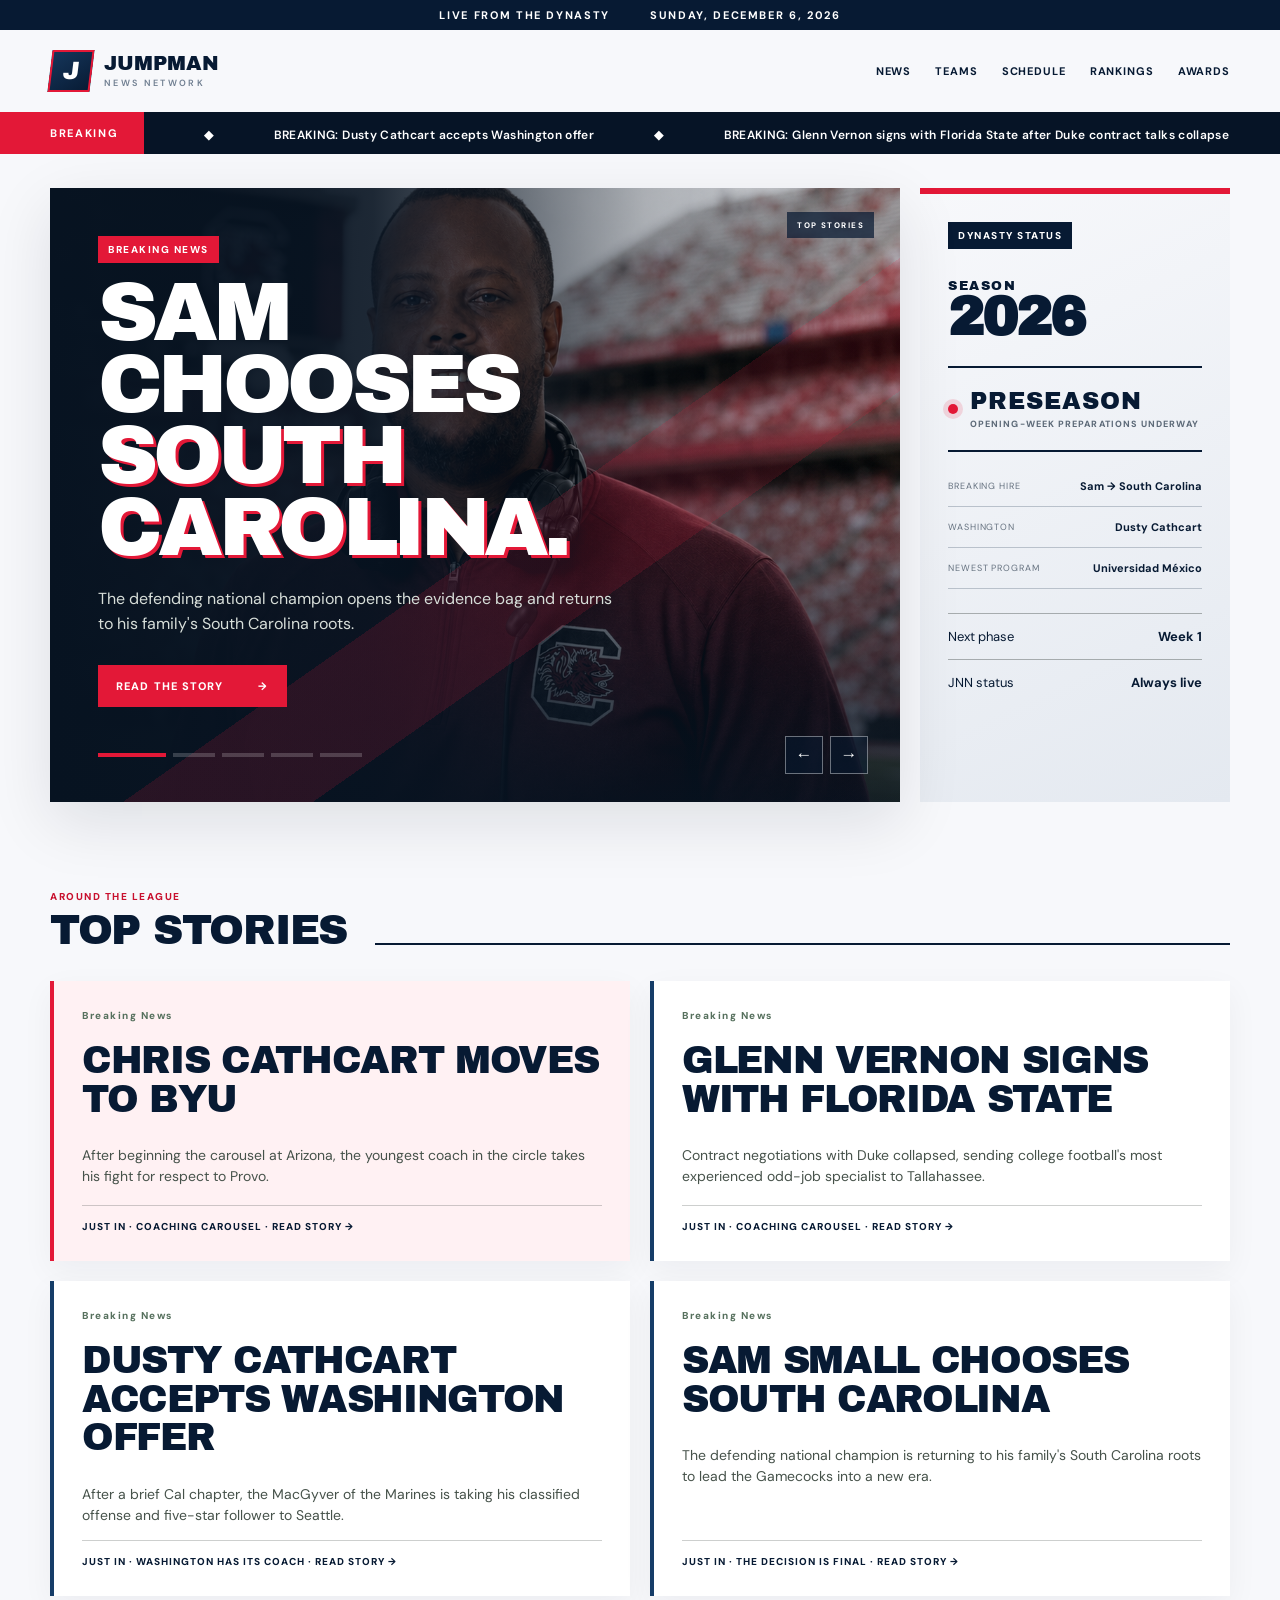
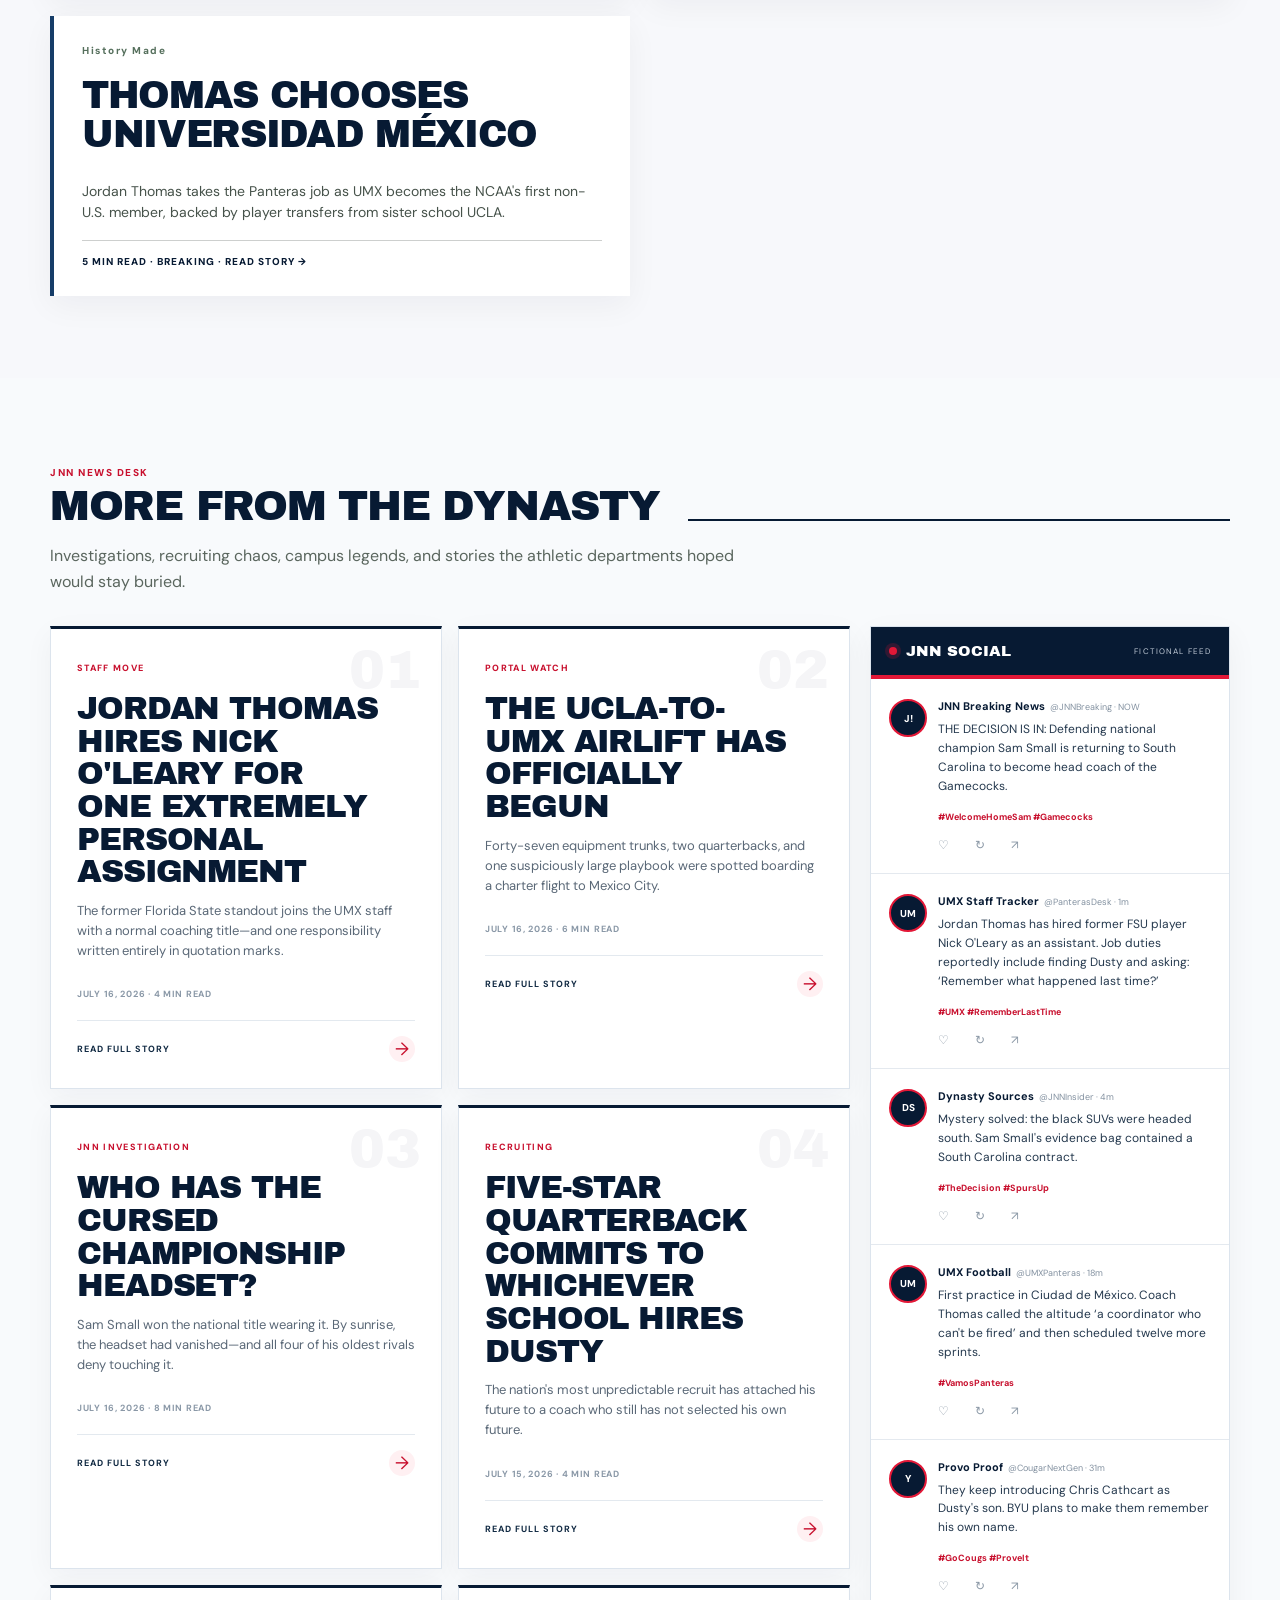
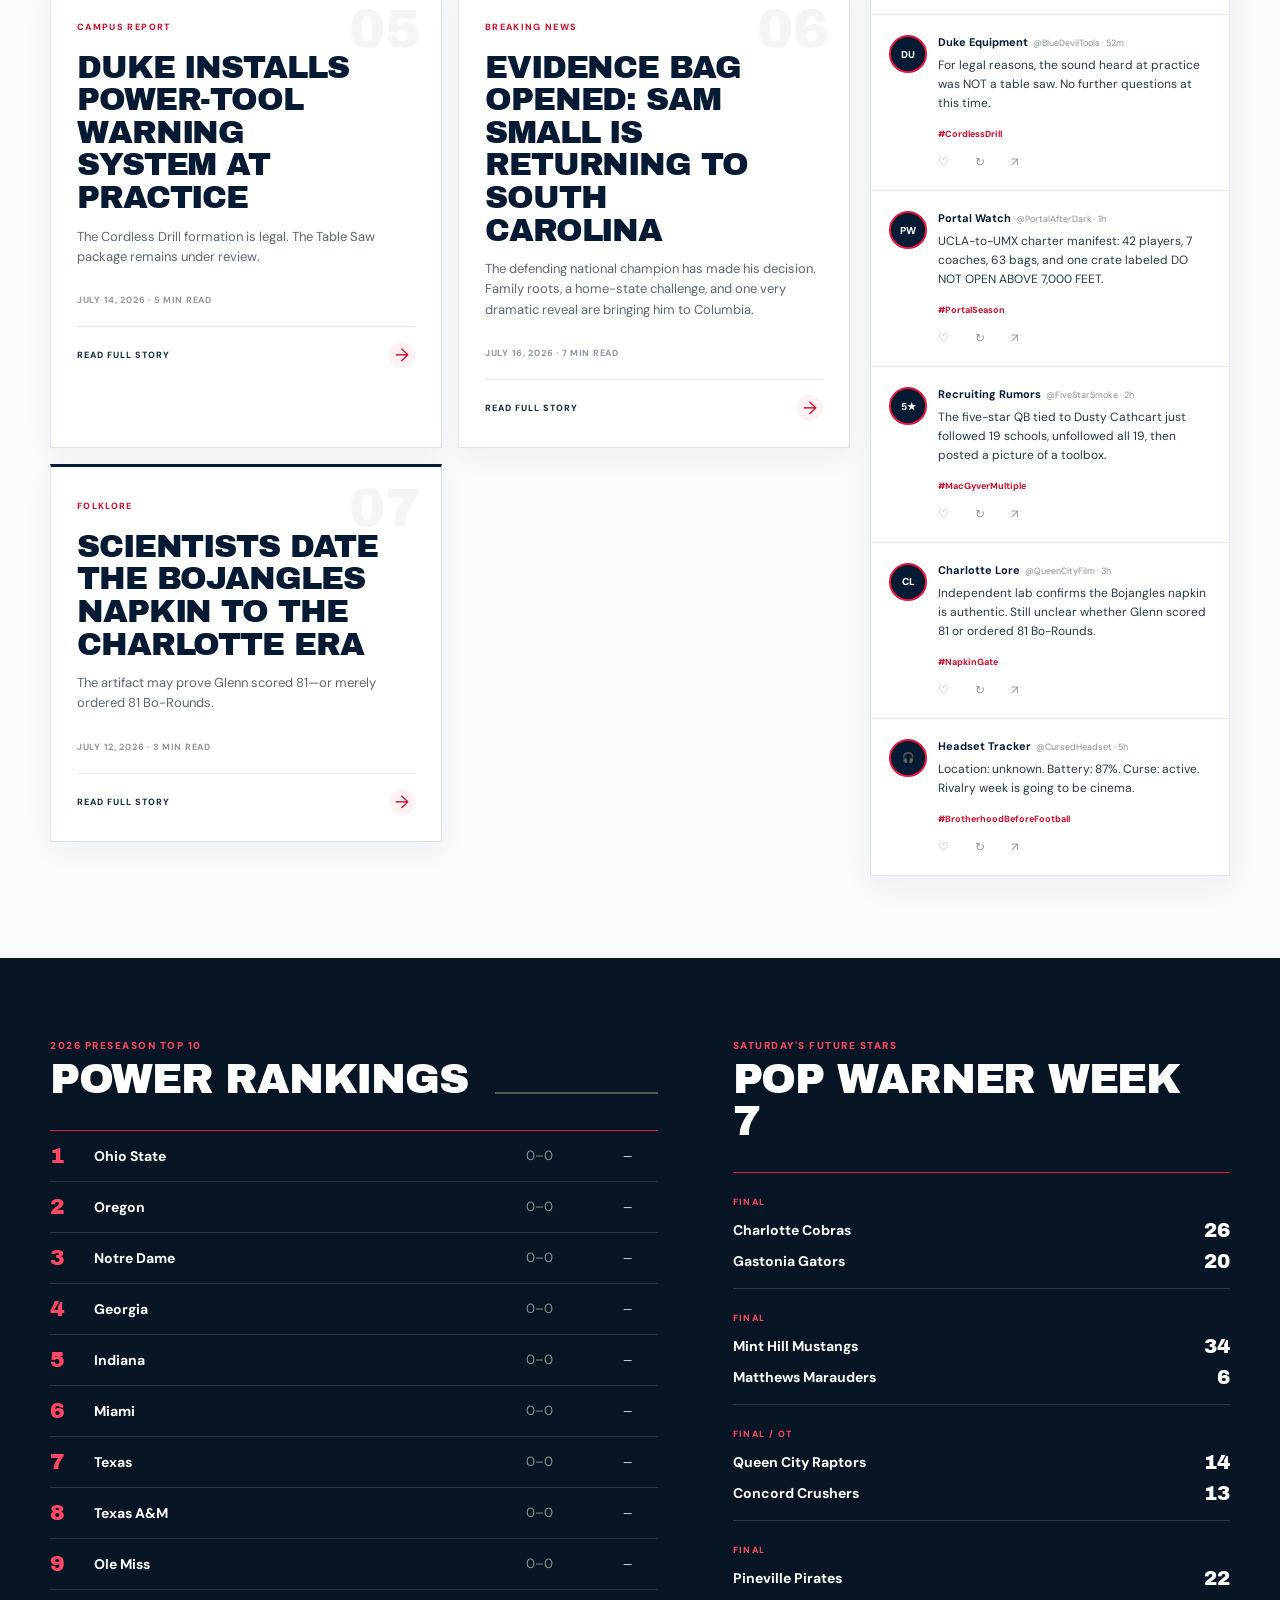
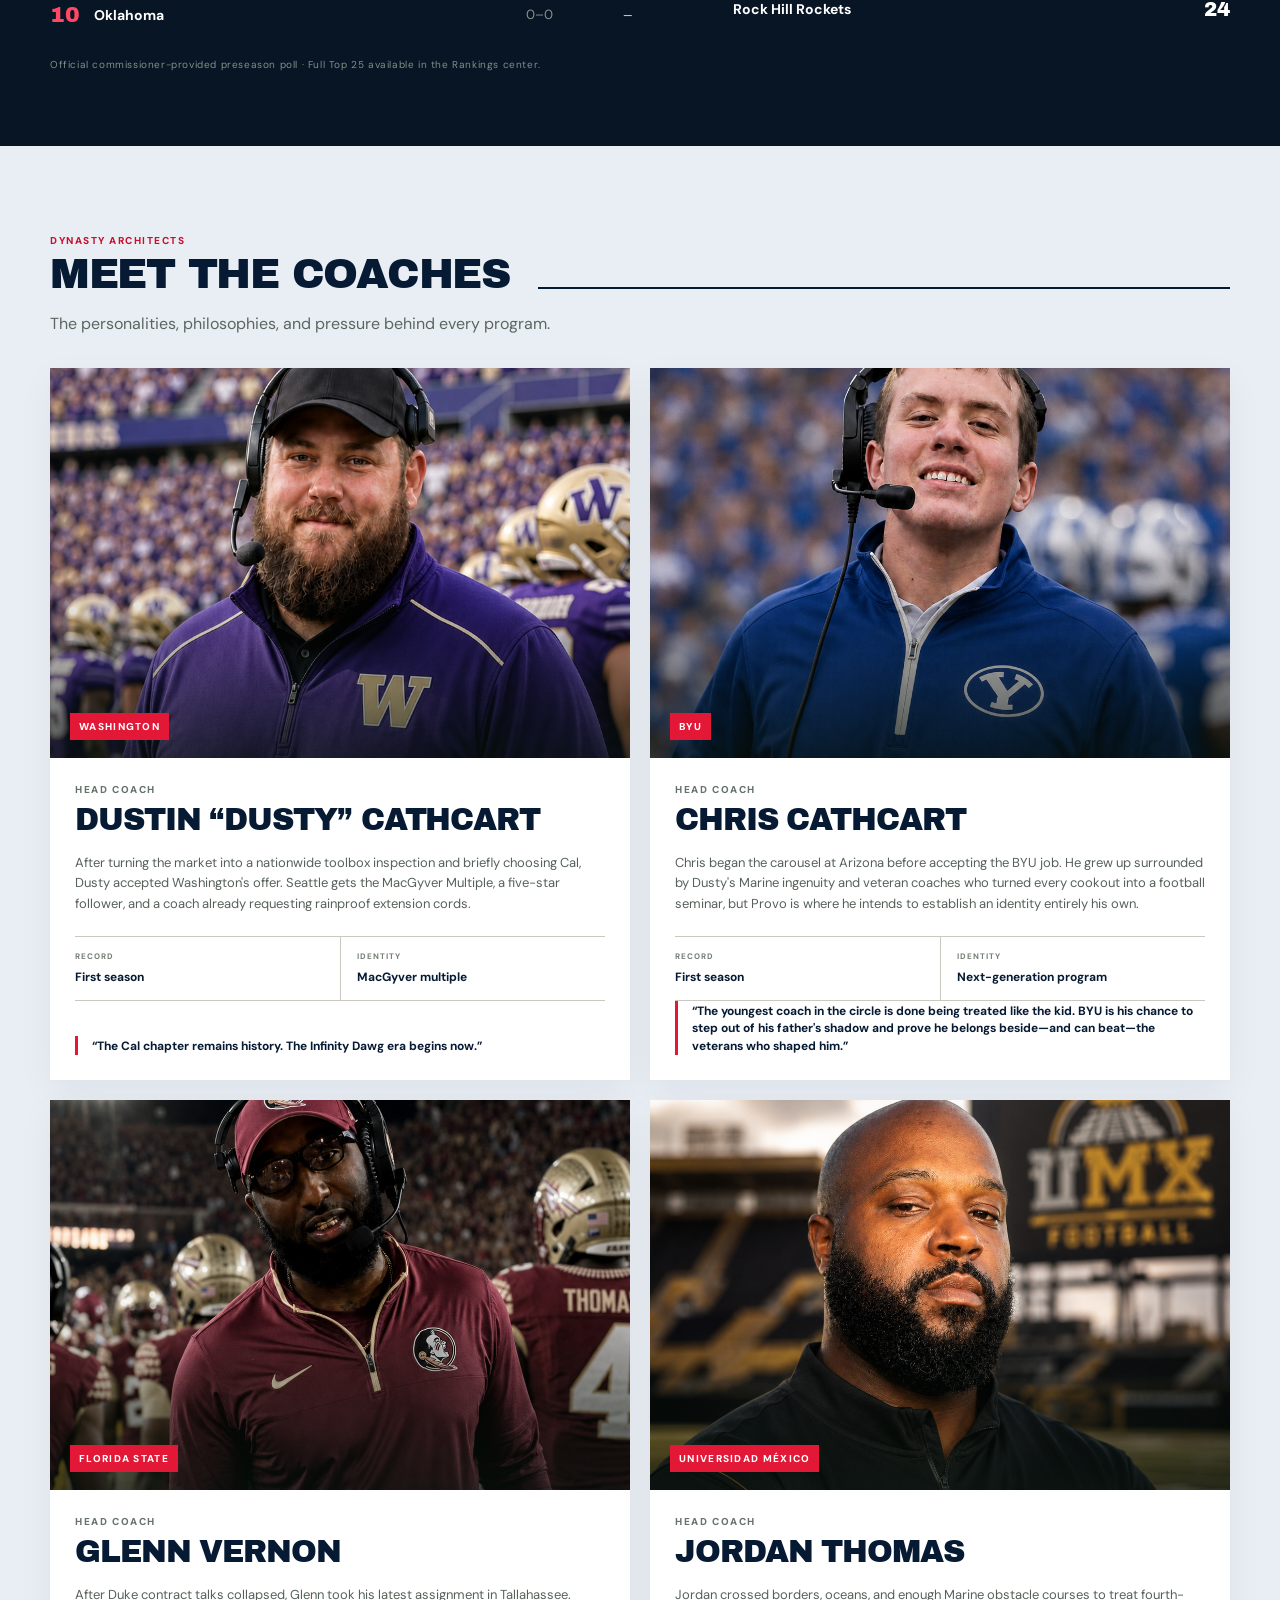
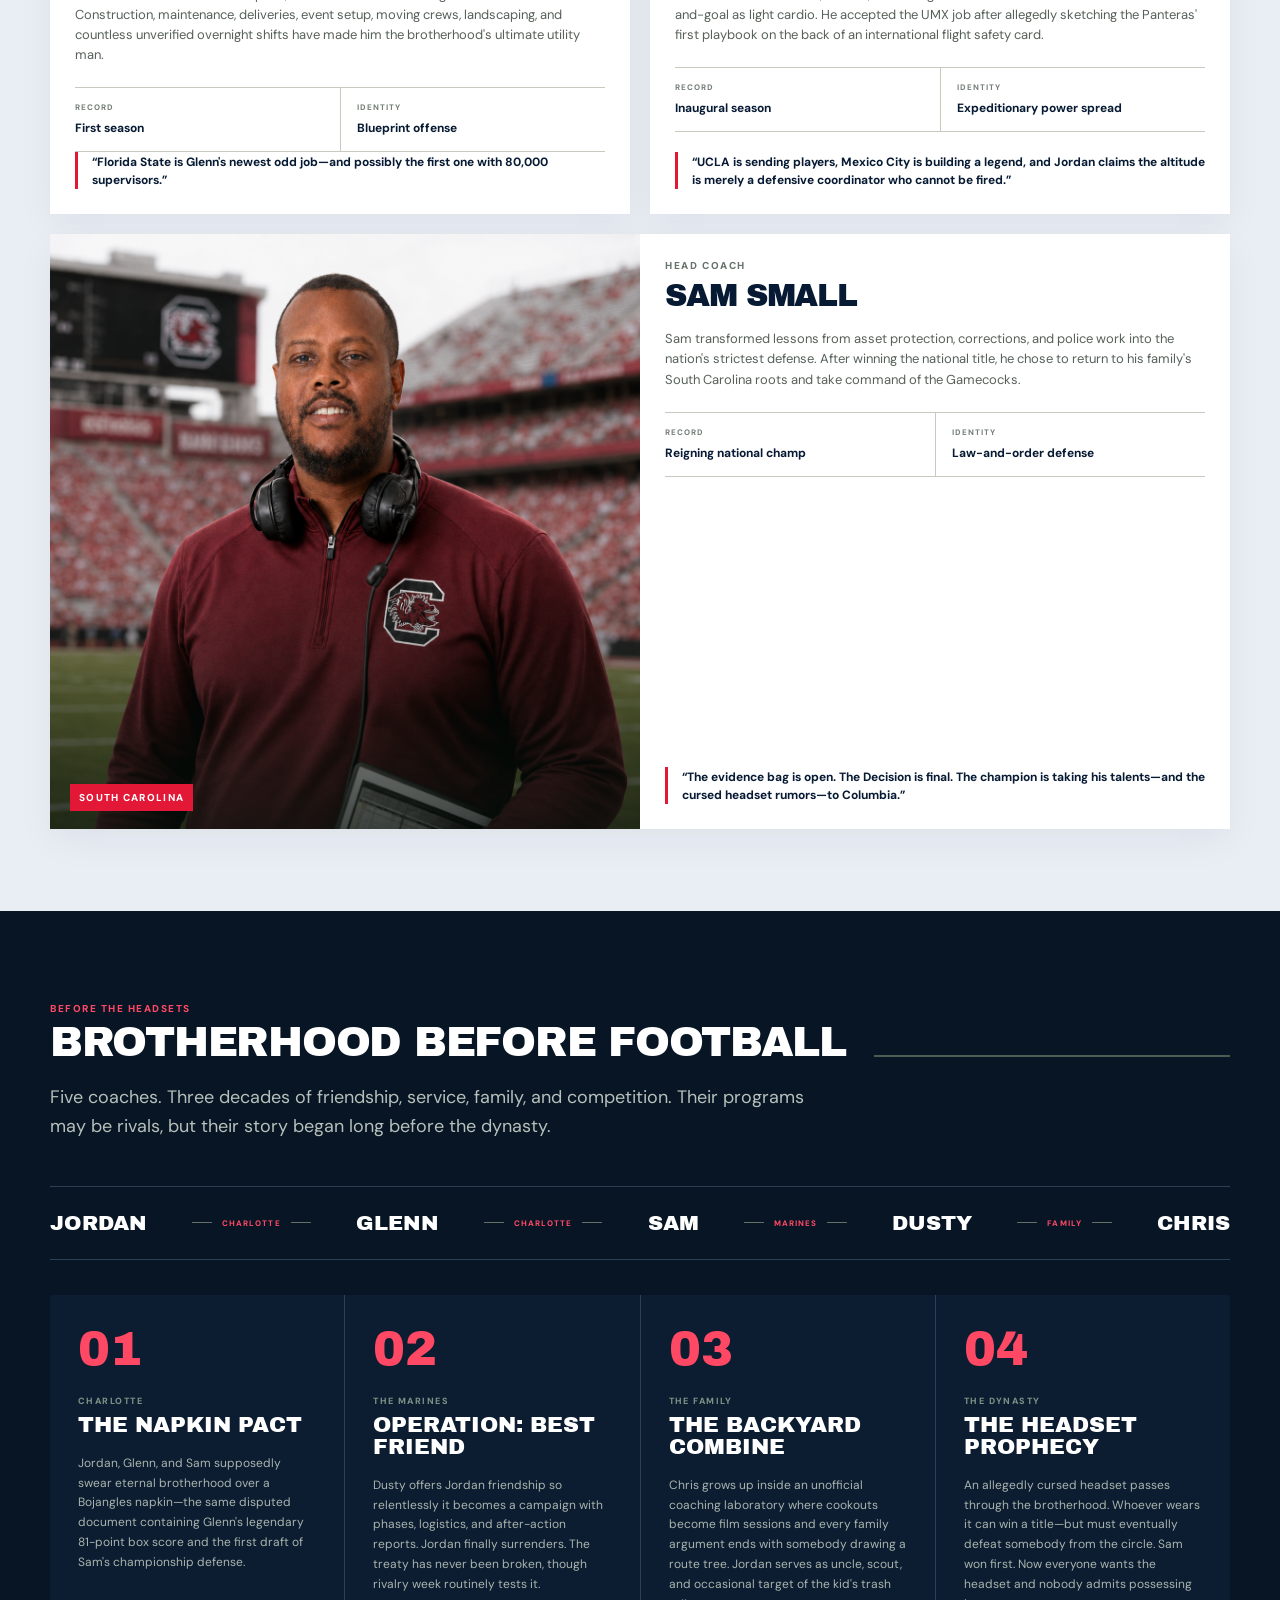
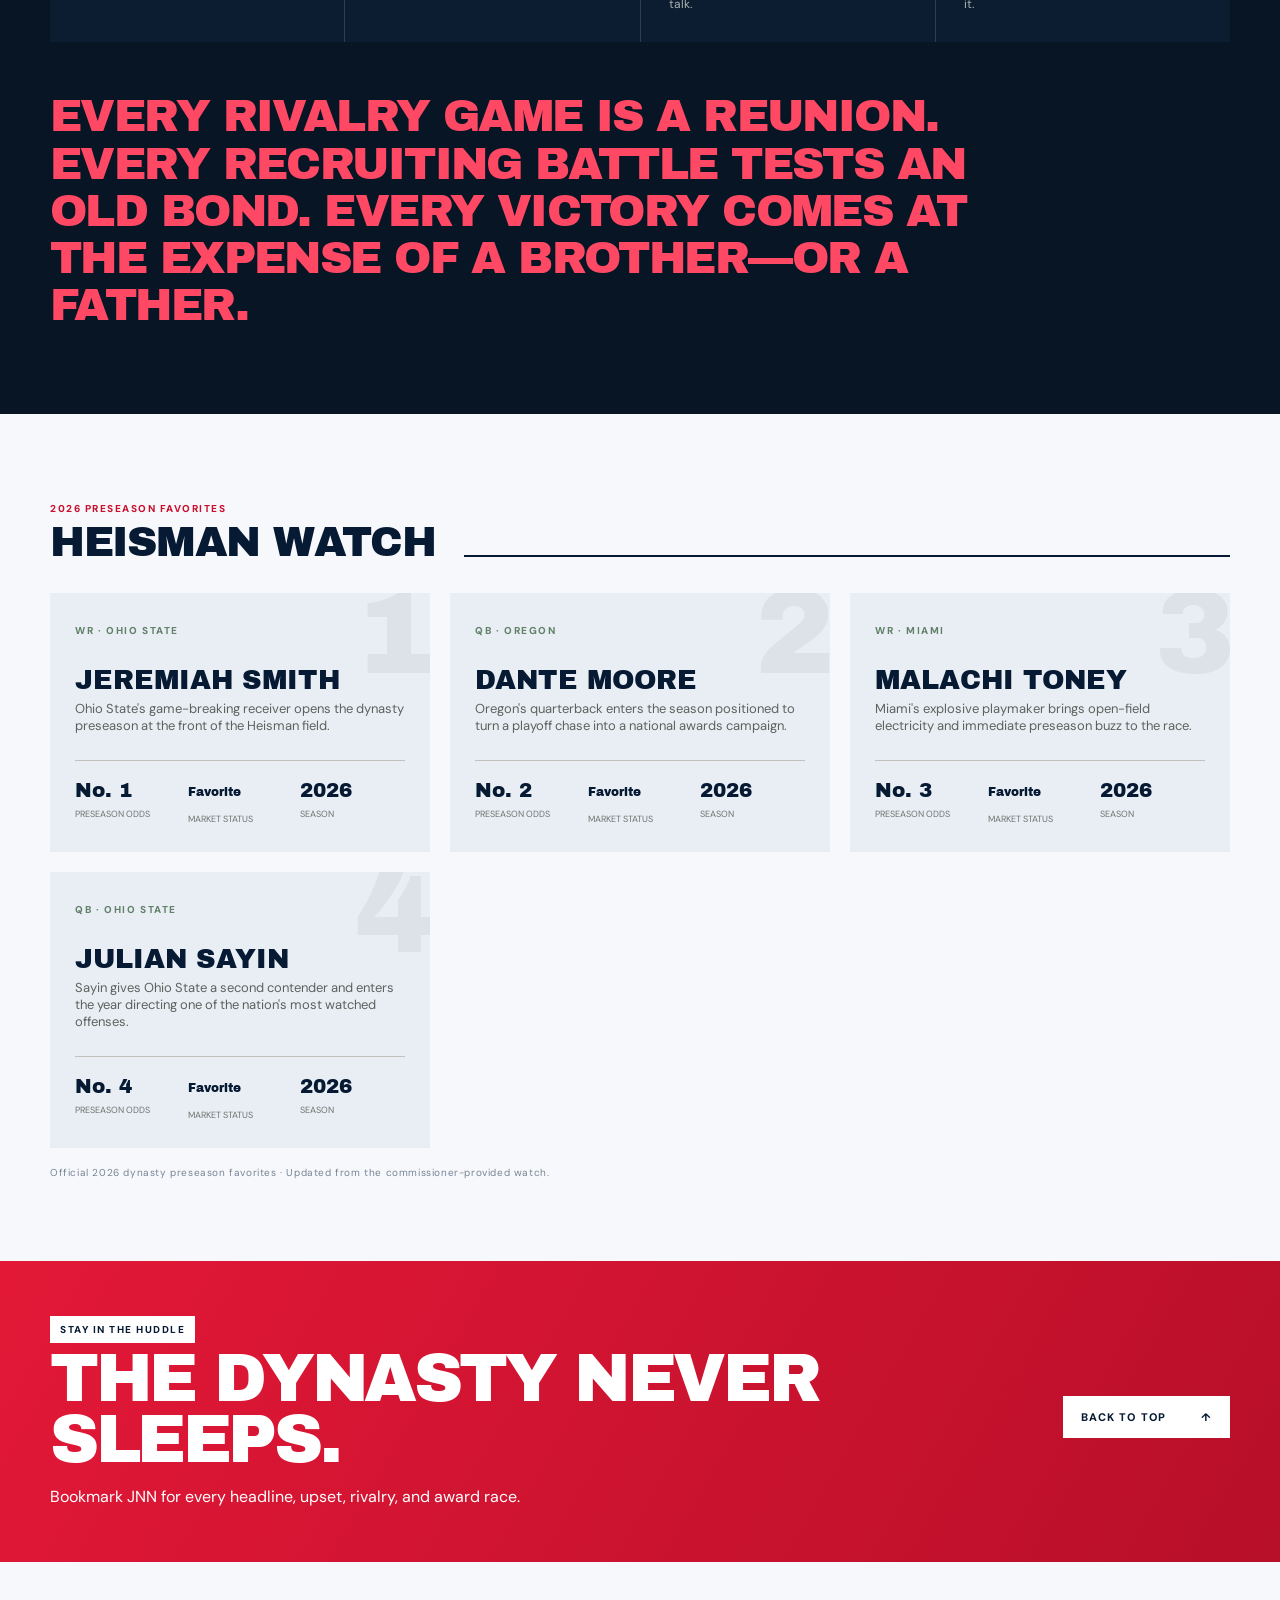
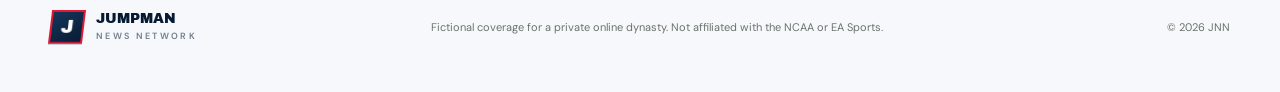
==== commit 075bdb5b: "Move Chris from Arizona to BYU" ====
--- a/index.html
+++ b/index.html
@@ -157,6 +157,6 @@
     <strong><span></span>SOCIAL</strong>
     <div class="mobile-social-window"><div class="mobile-social-track" id="mobile-social-track"></div></div>
   </div>
-  <script src="app.js?v=20260716-21"></script>
+  <script src="app.js?v=20260716-22"></script>
 </body>
 </html>
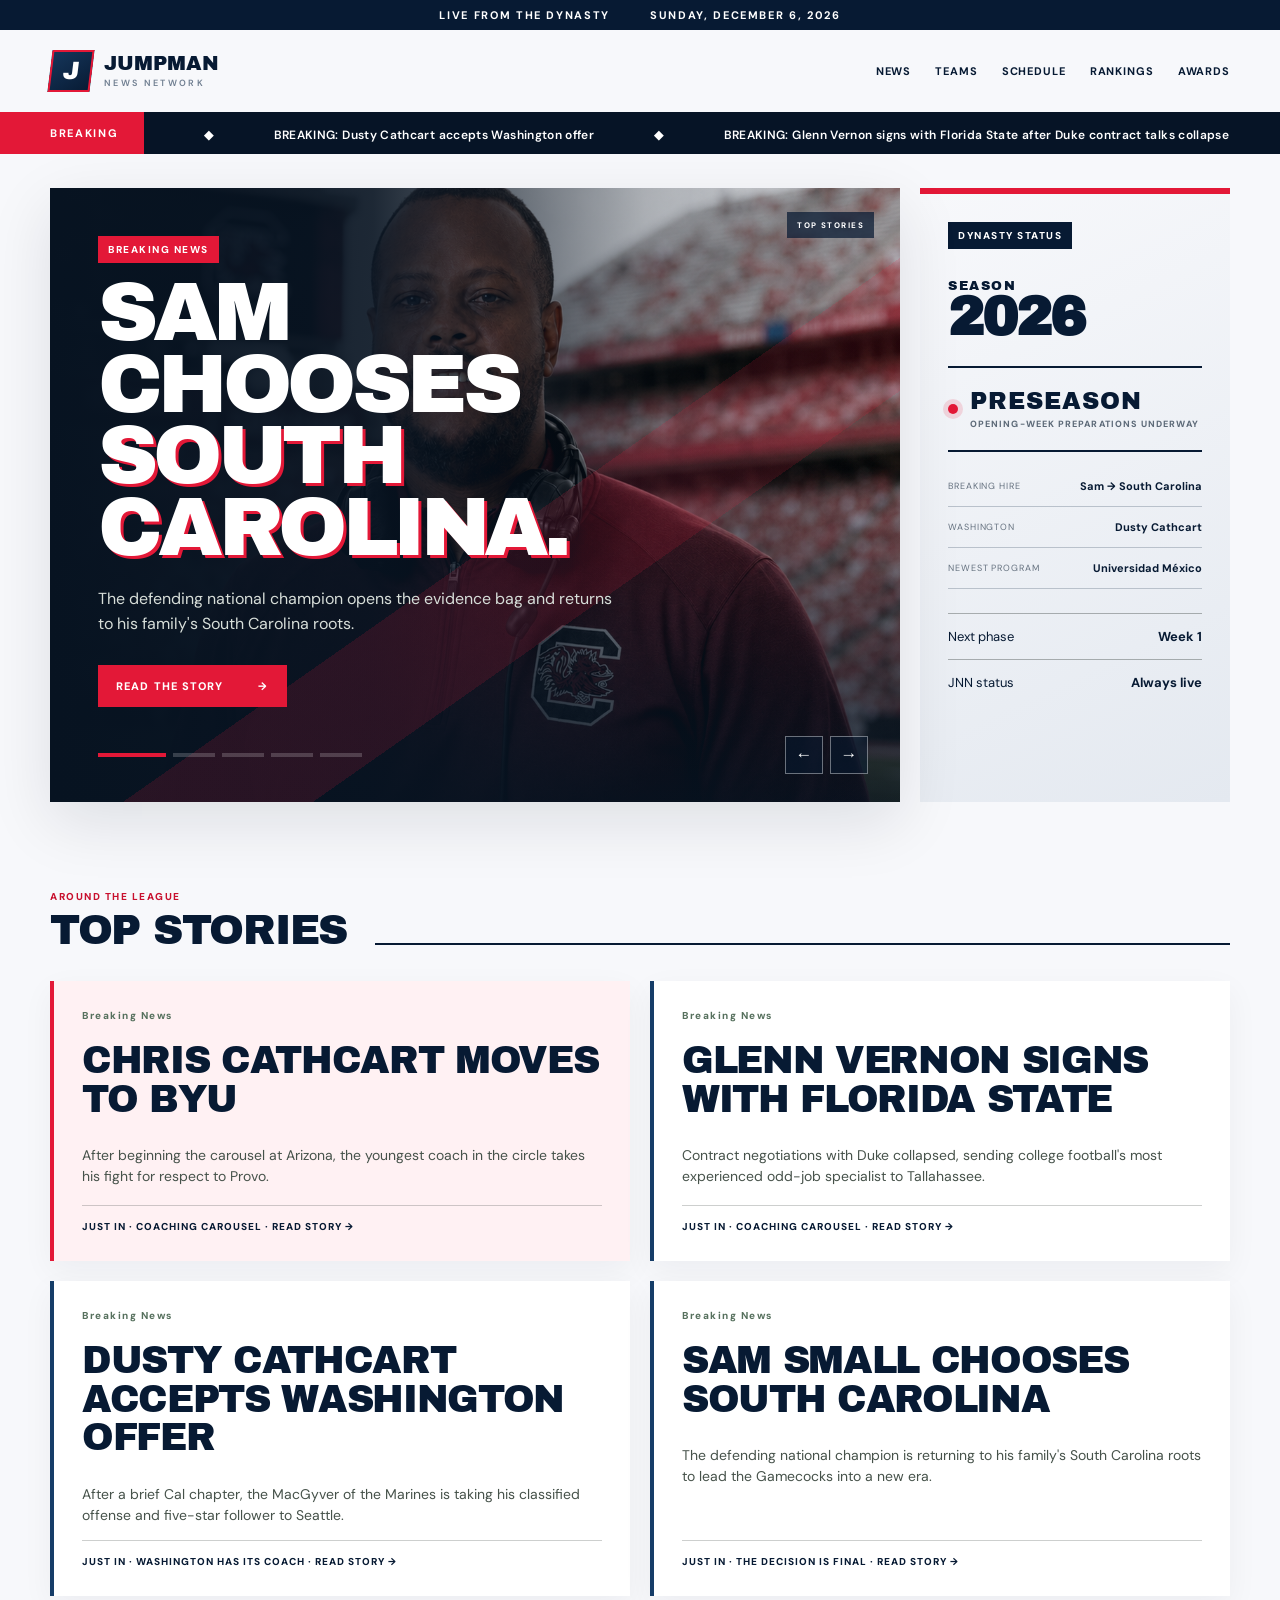
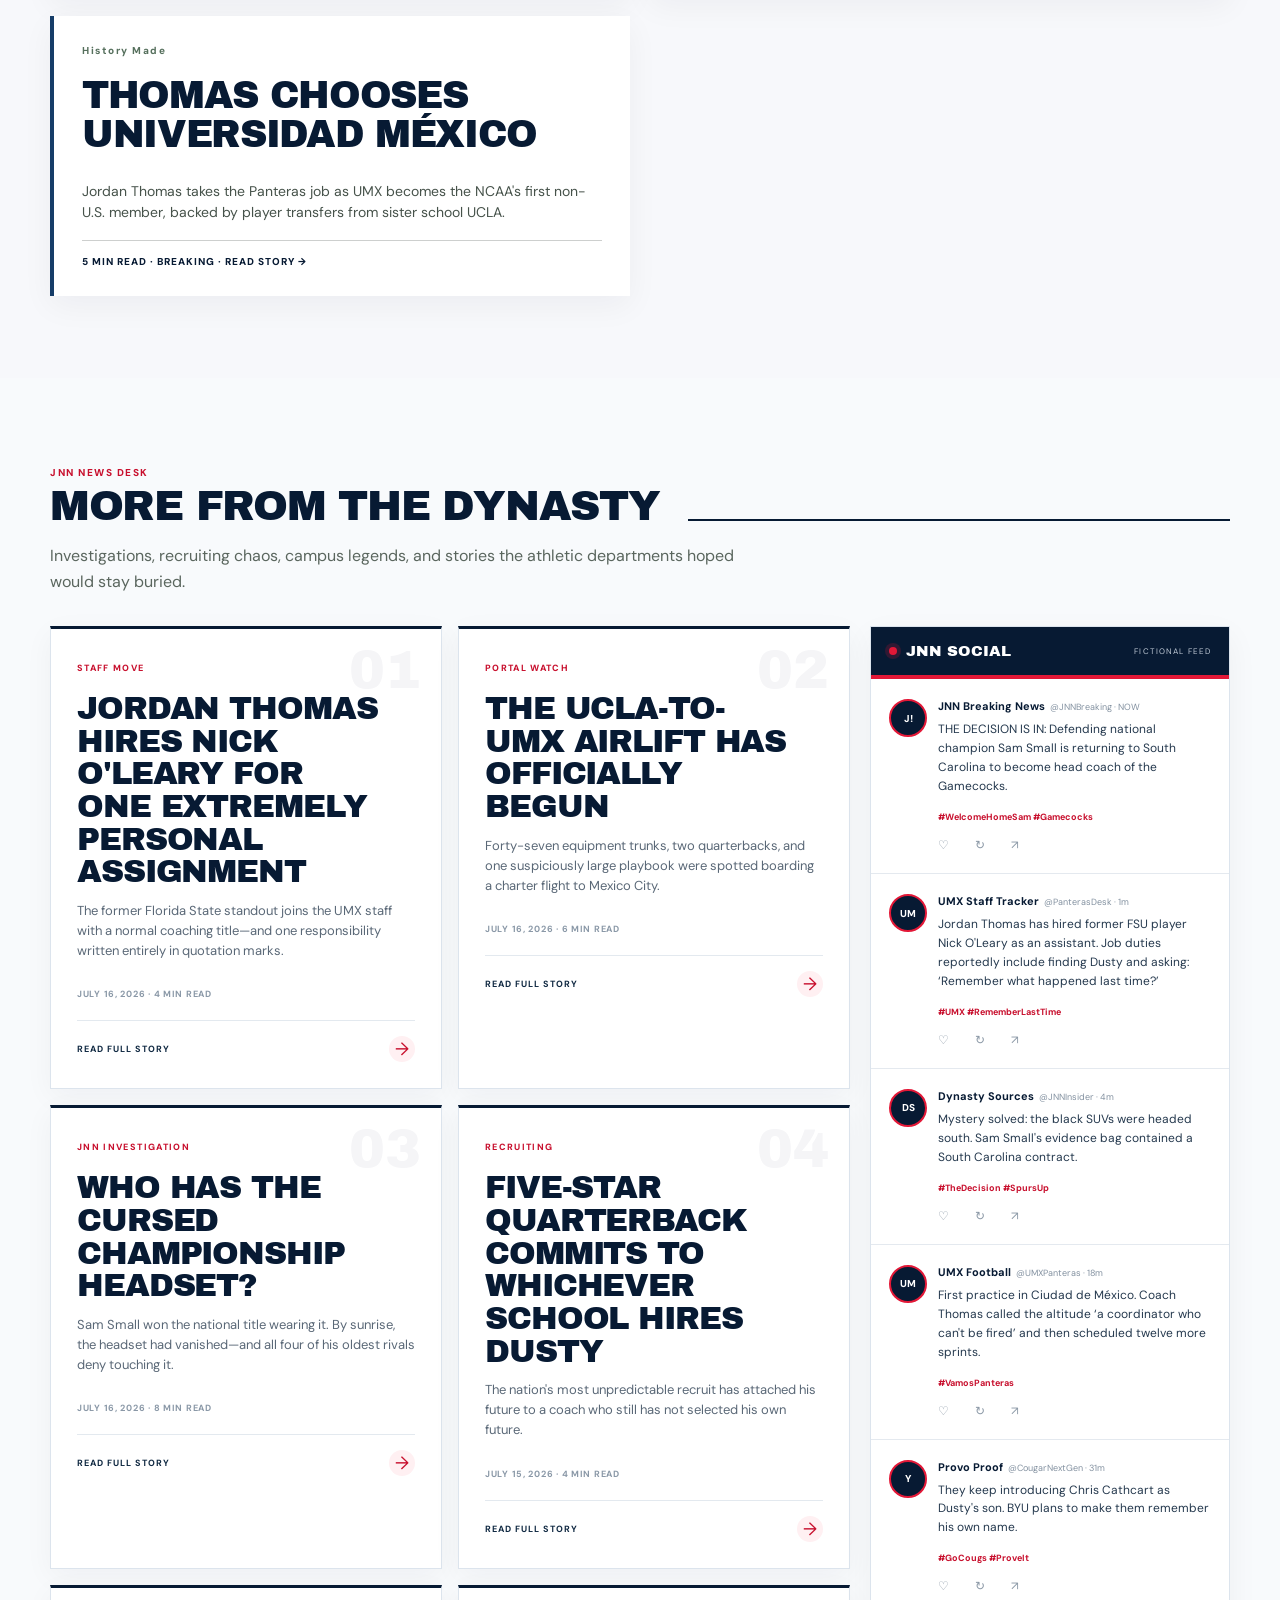
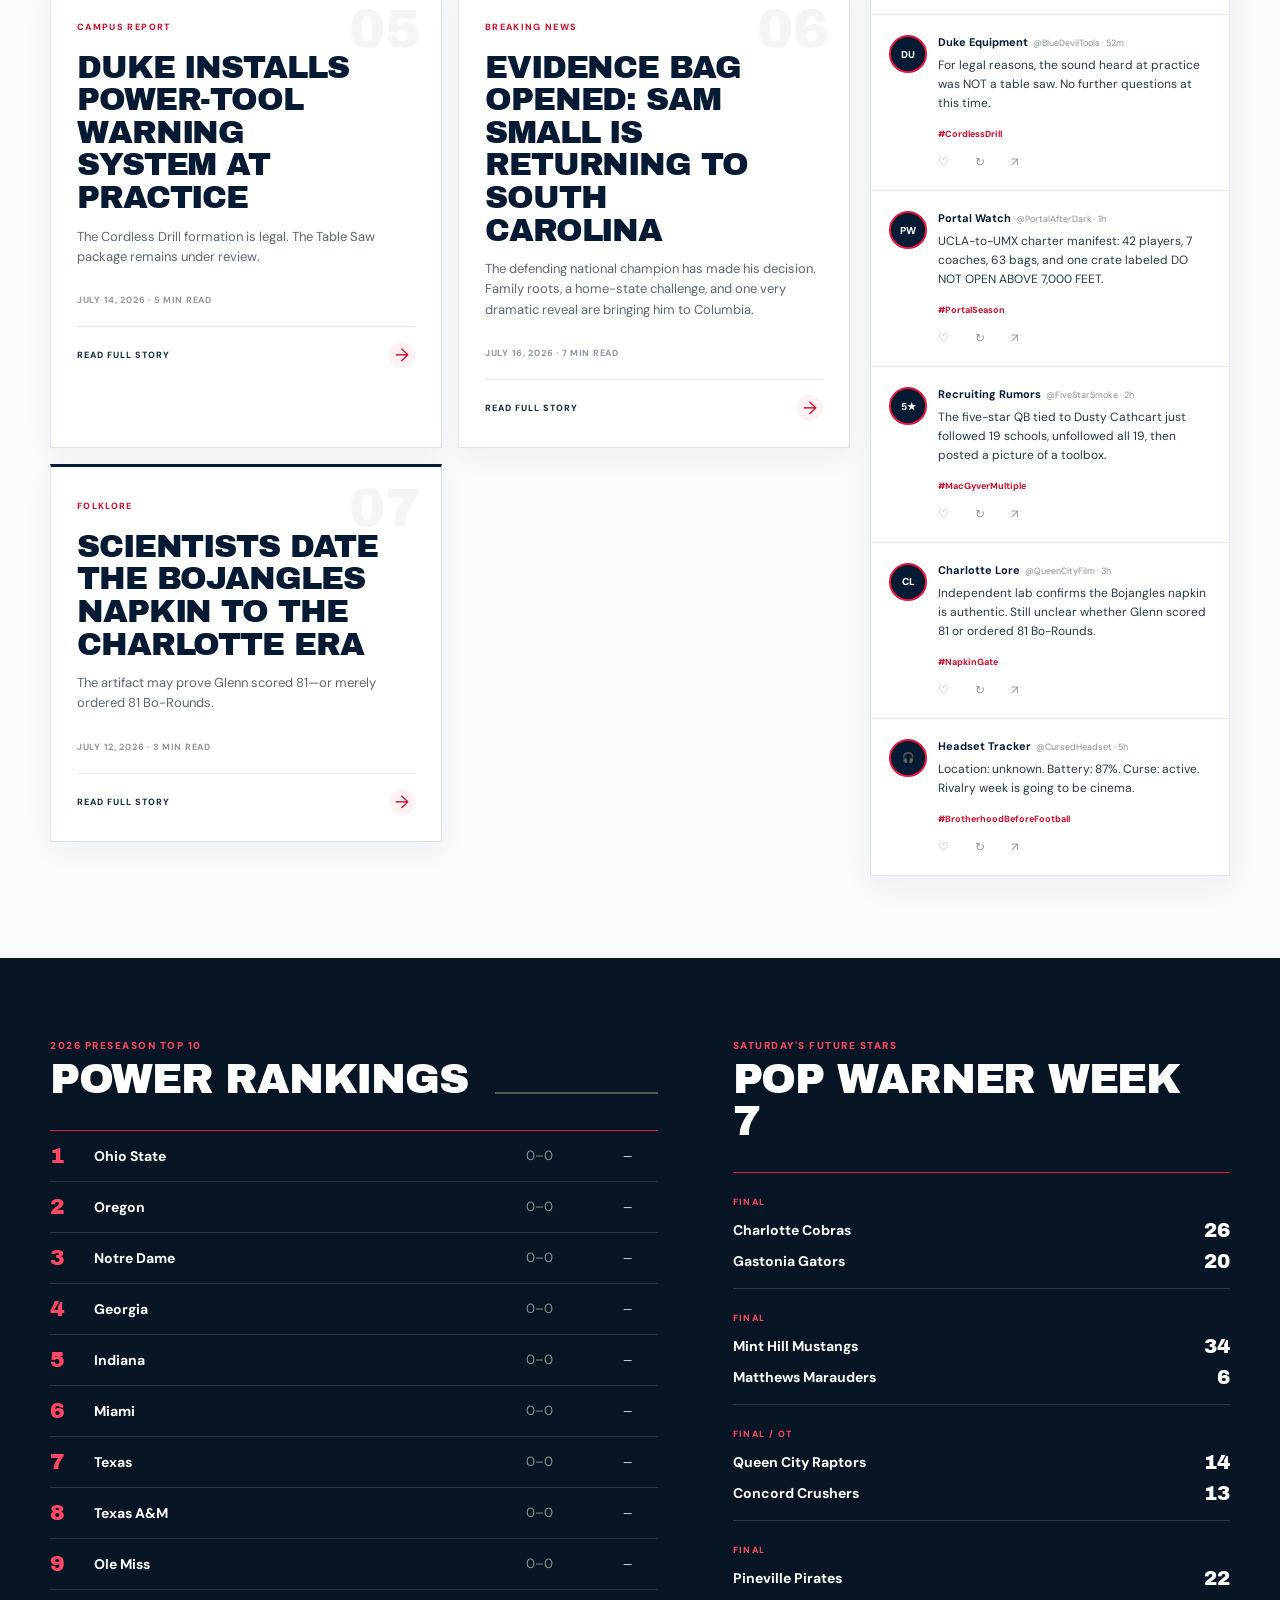
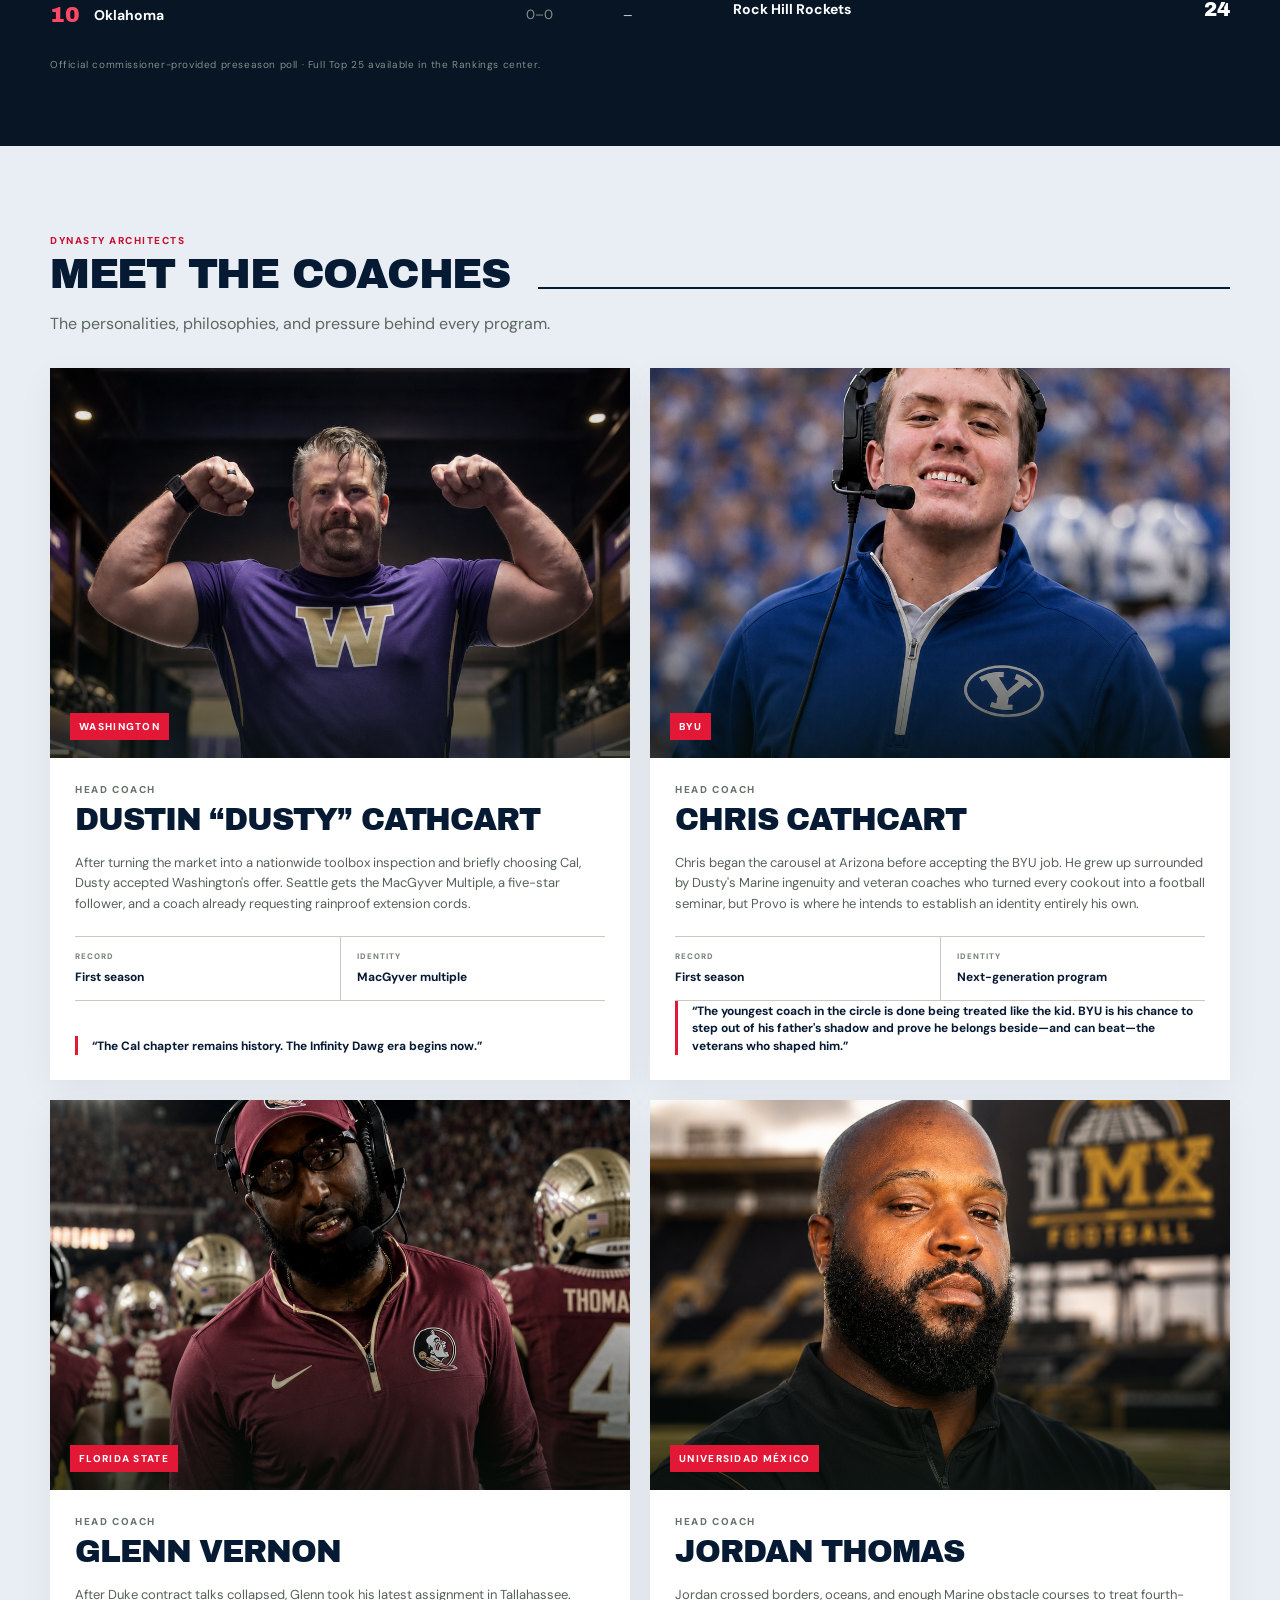
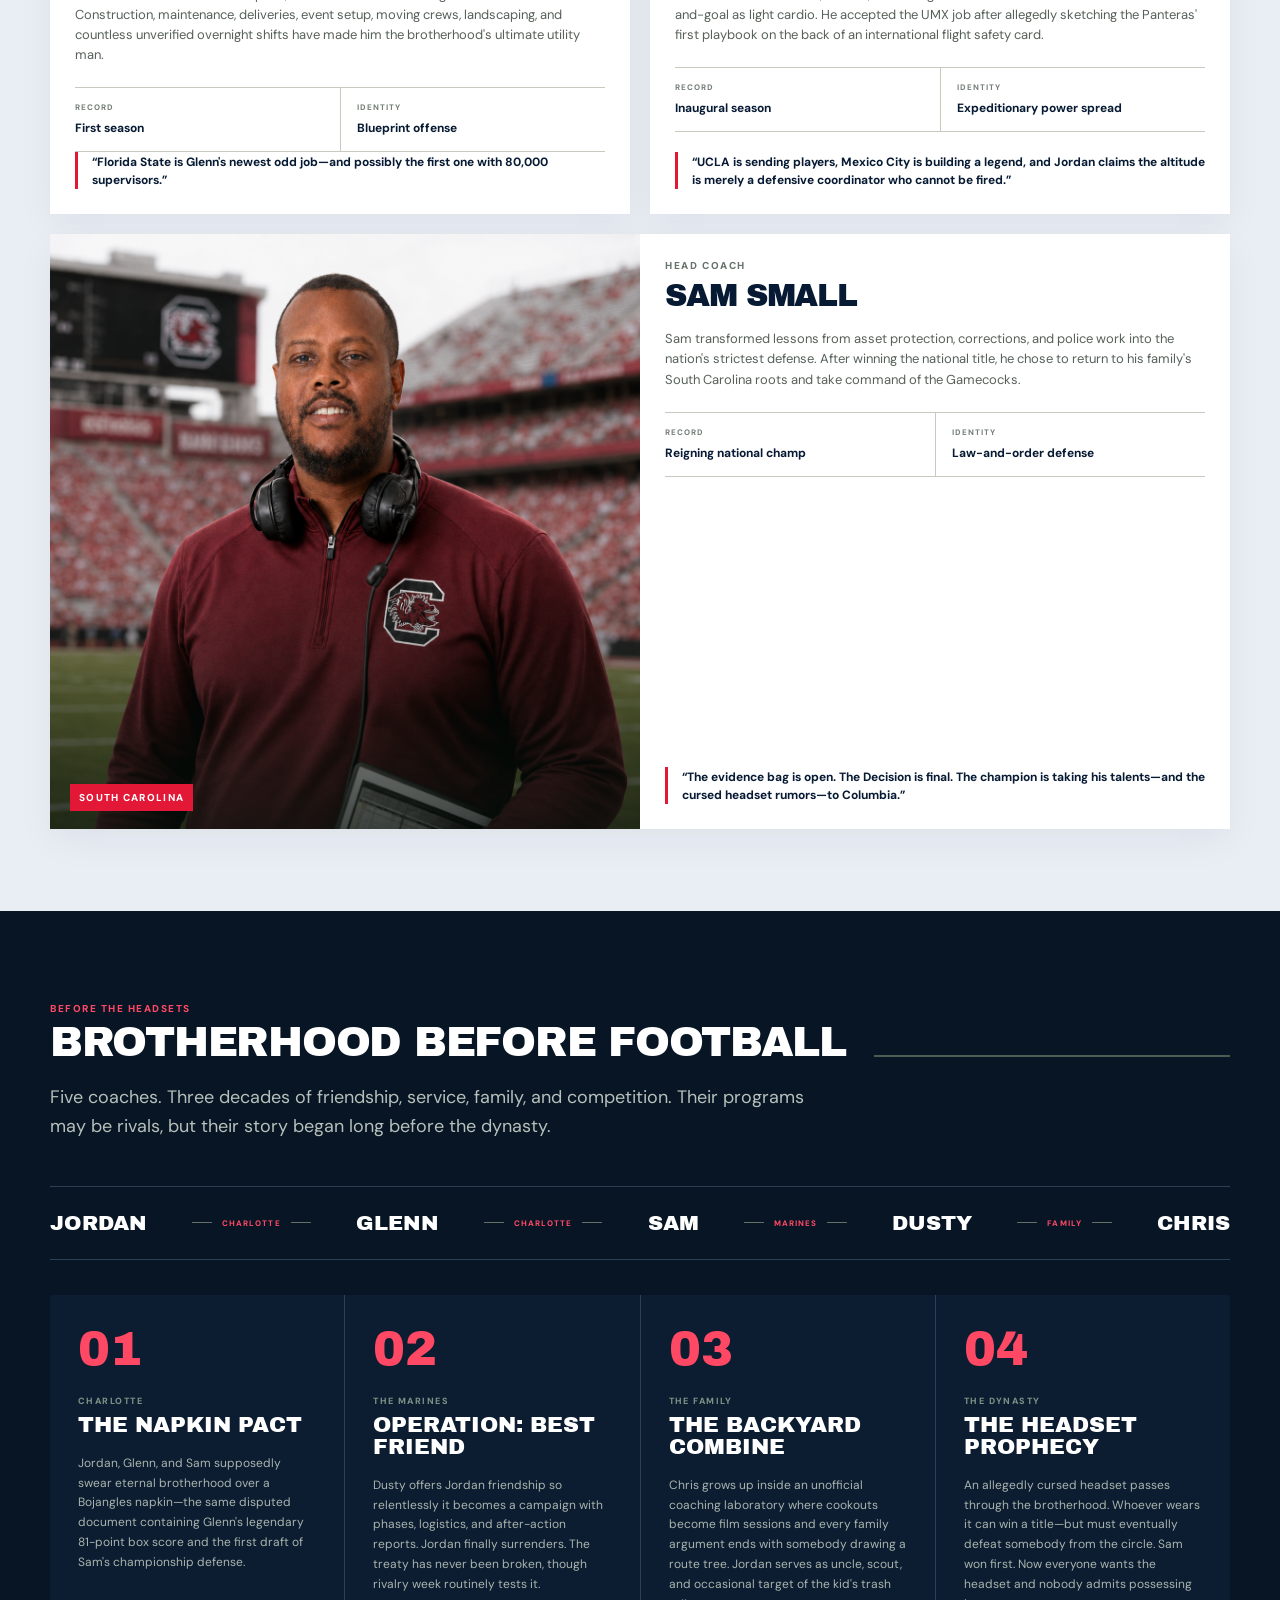
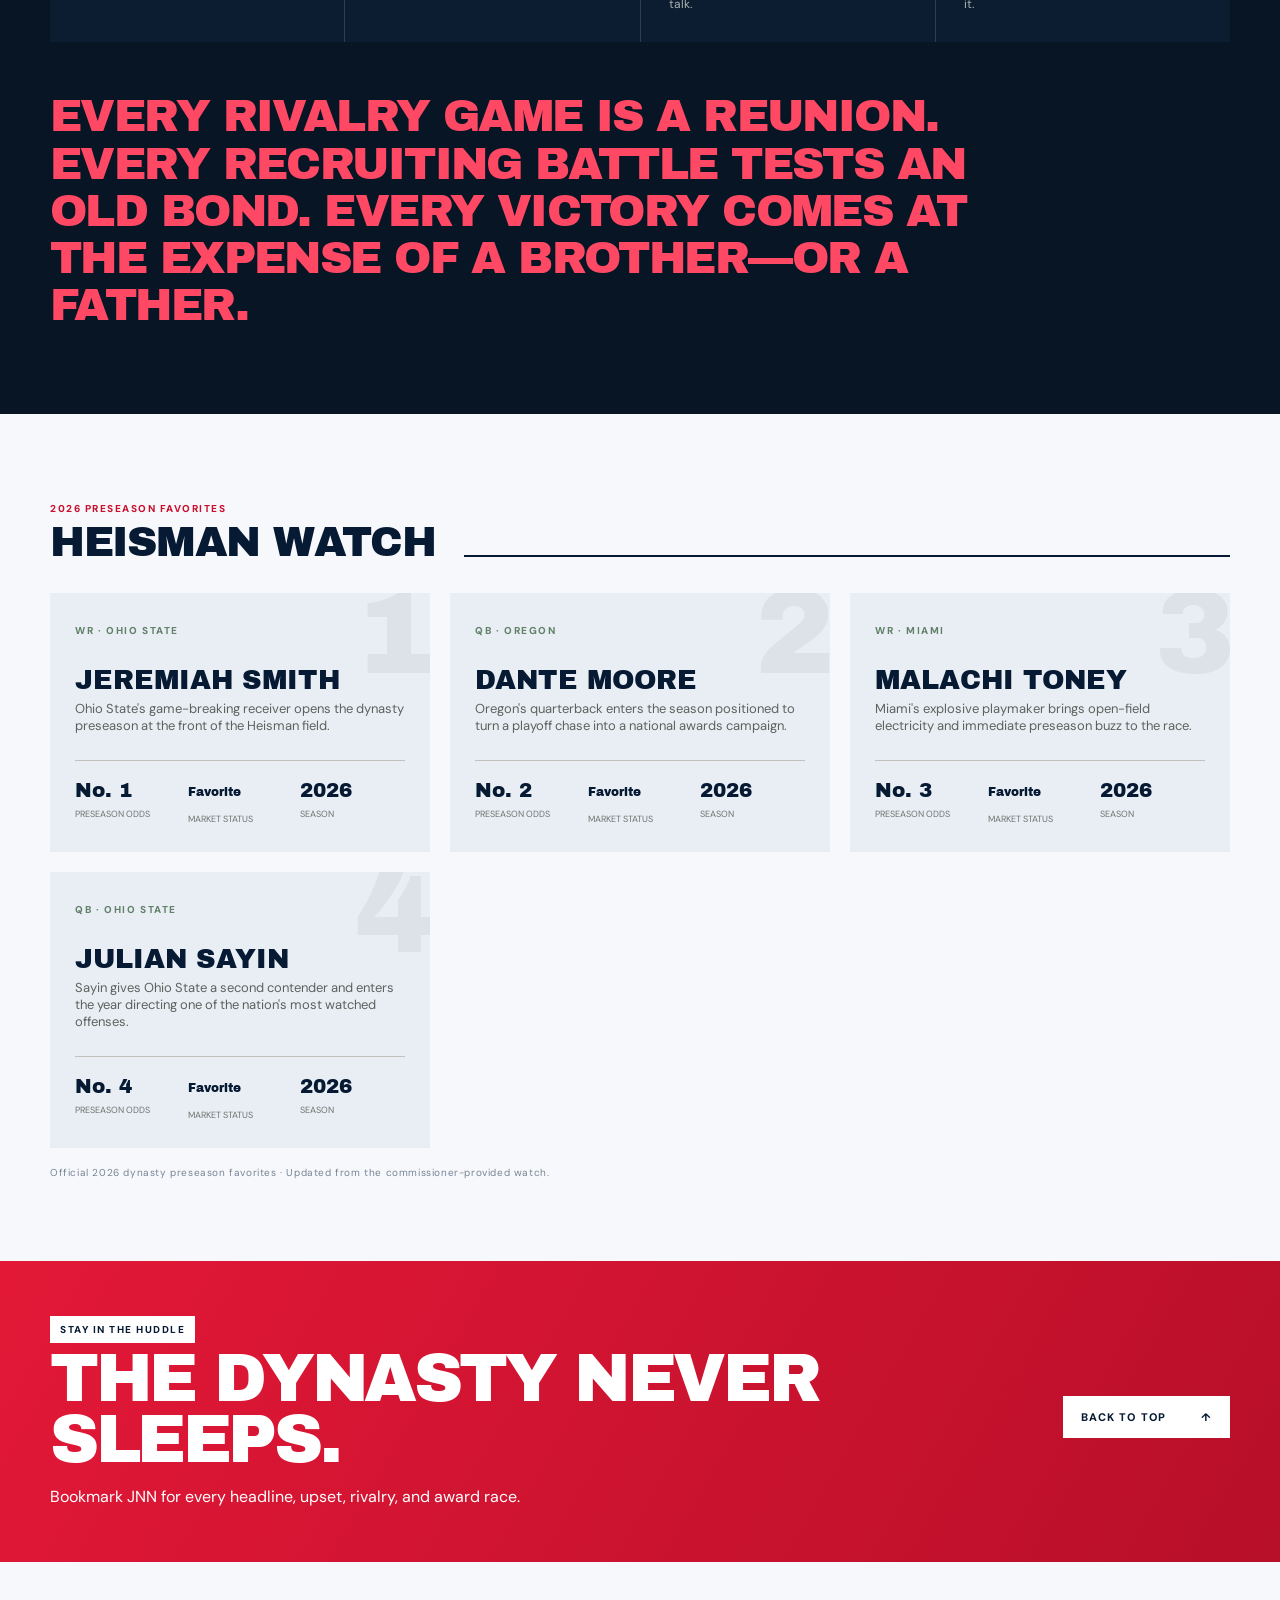
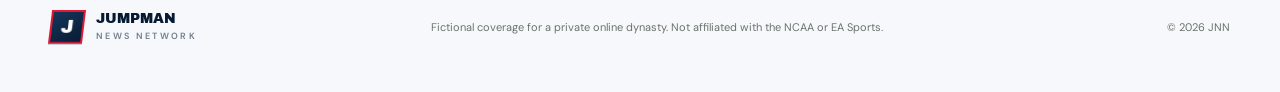
==== commit 48f1f839: "Update Dusty Washington portrait" ====
--- a/index.html
+++ b/index.html
@@ -157,6 +157,6 @@
     <strong><span></span>SOCIAL</strong>
     <div class="mobile-social-window"><div class="mobile-social-track" id="mobile-social-track"></div></div>
   </div>
-  <script src="app.js?v=20260716-22"></script>
+  <script src="app.js?v=20260716-23"></script>
 </body>
 </html>
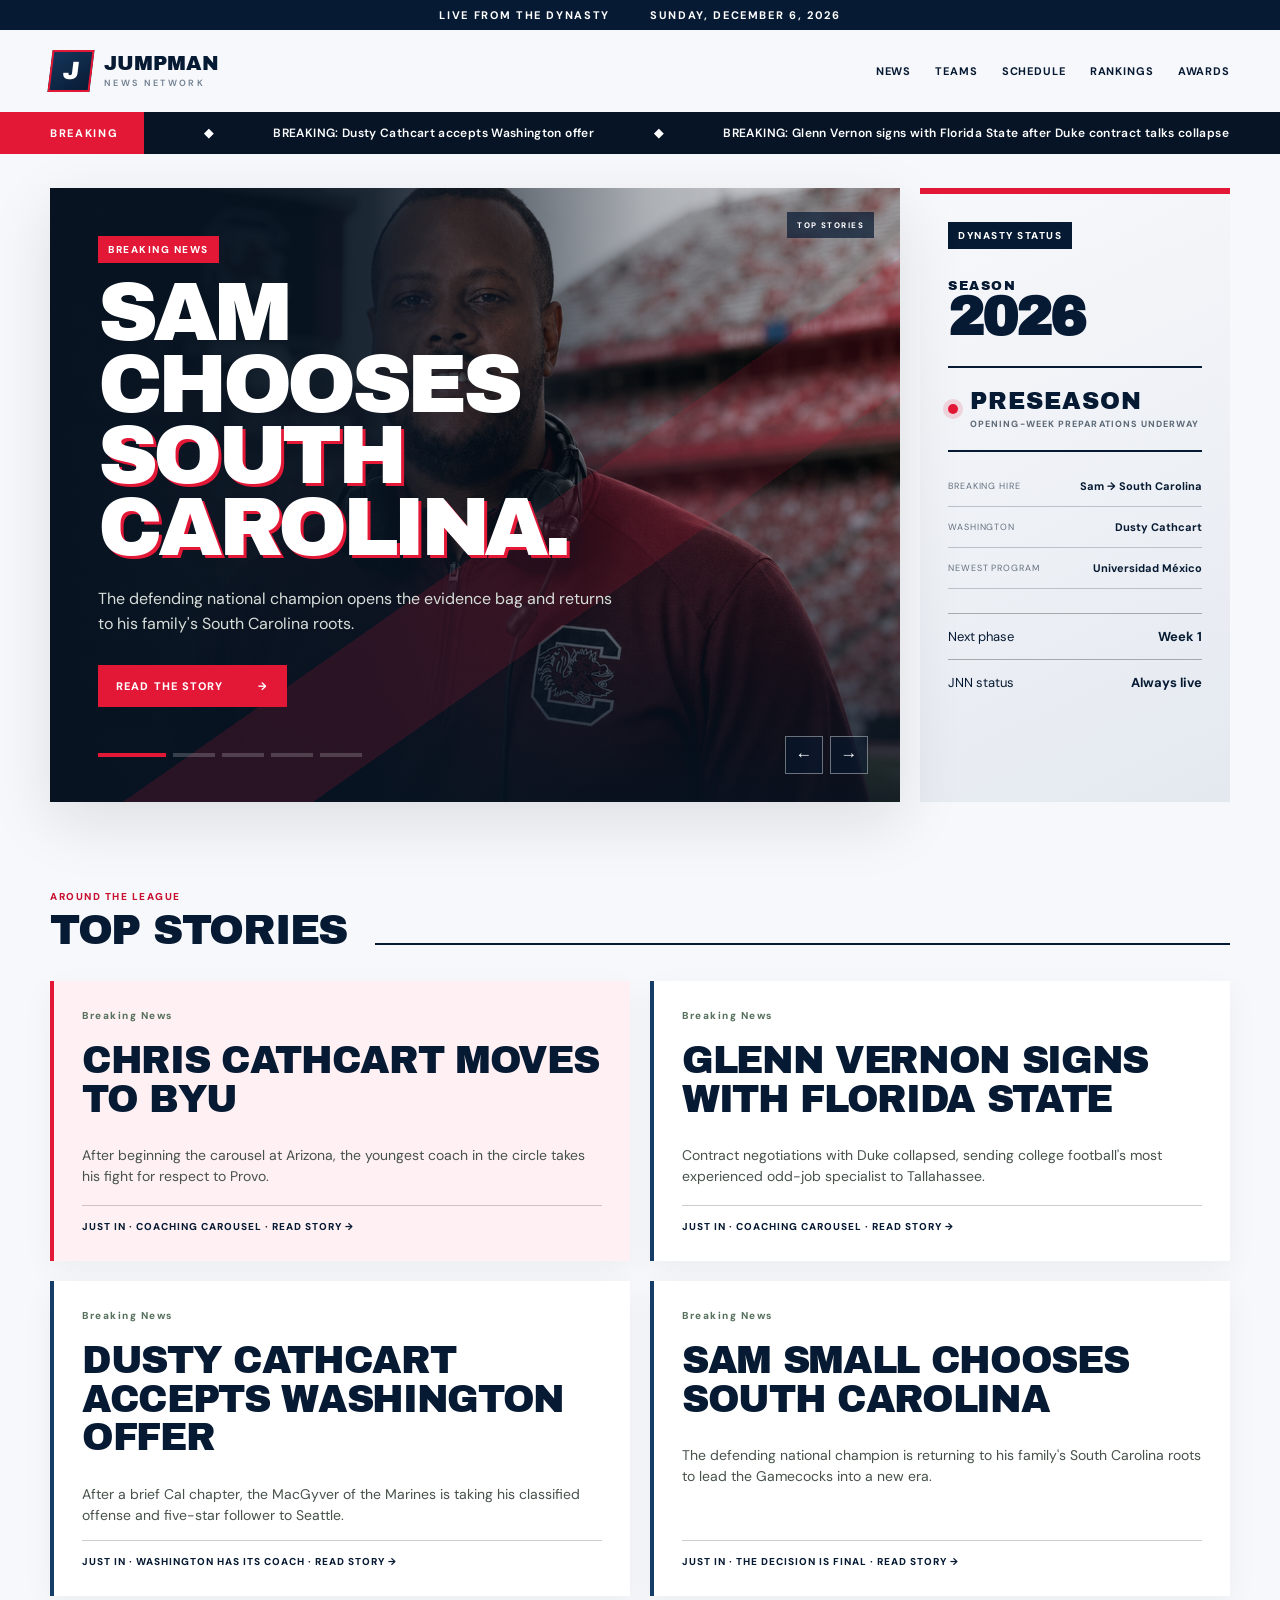
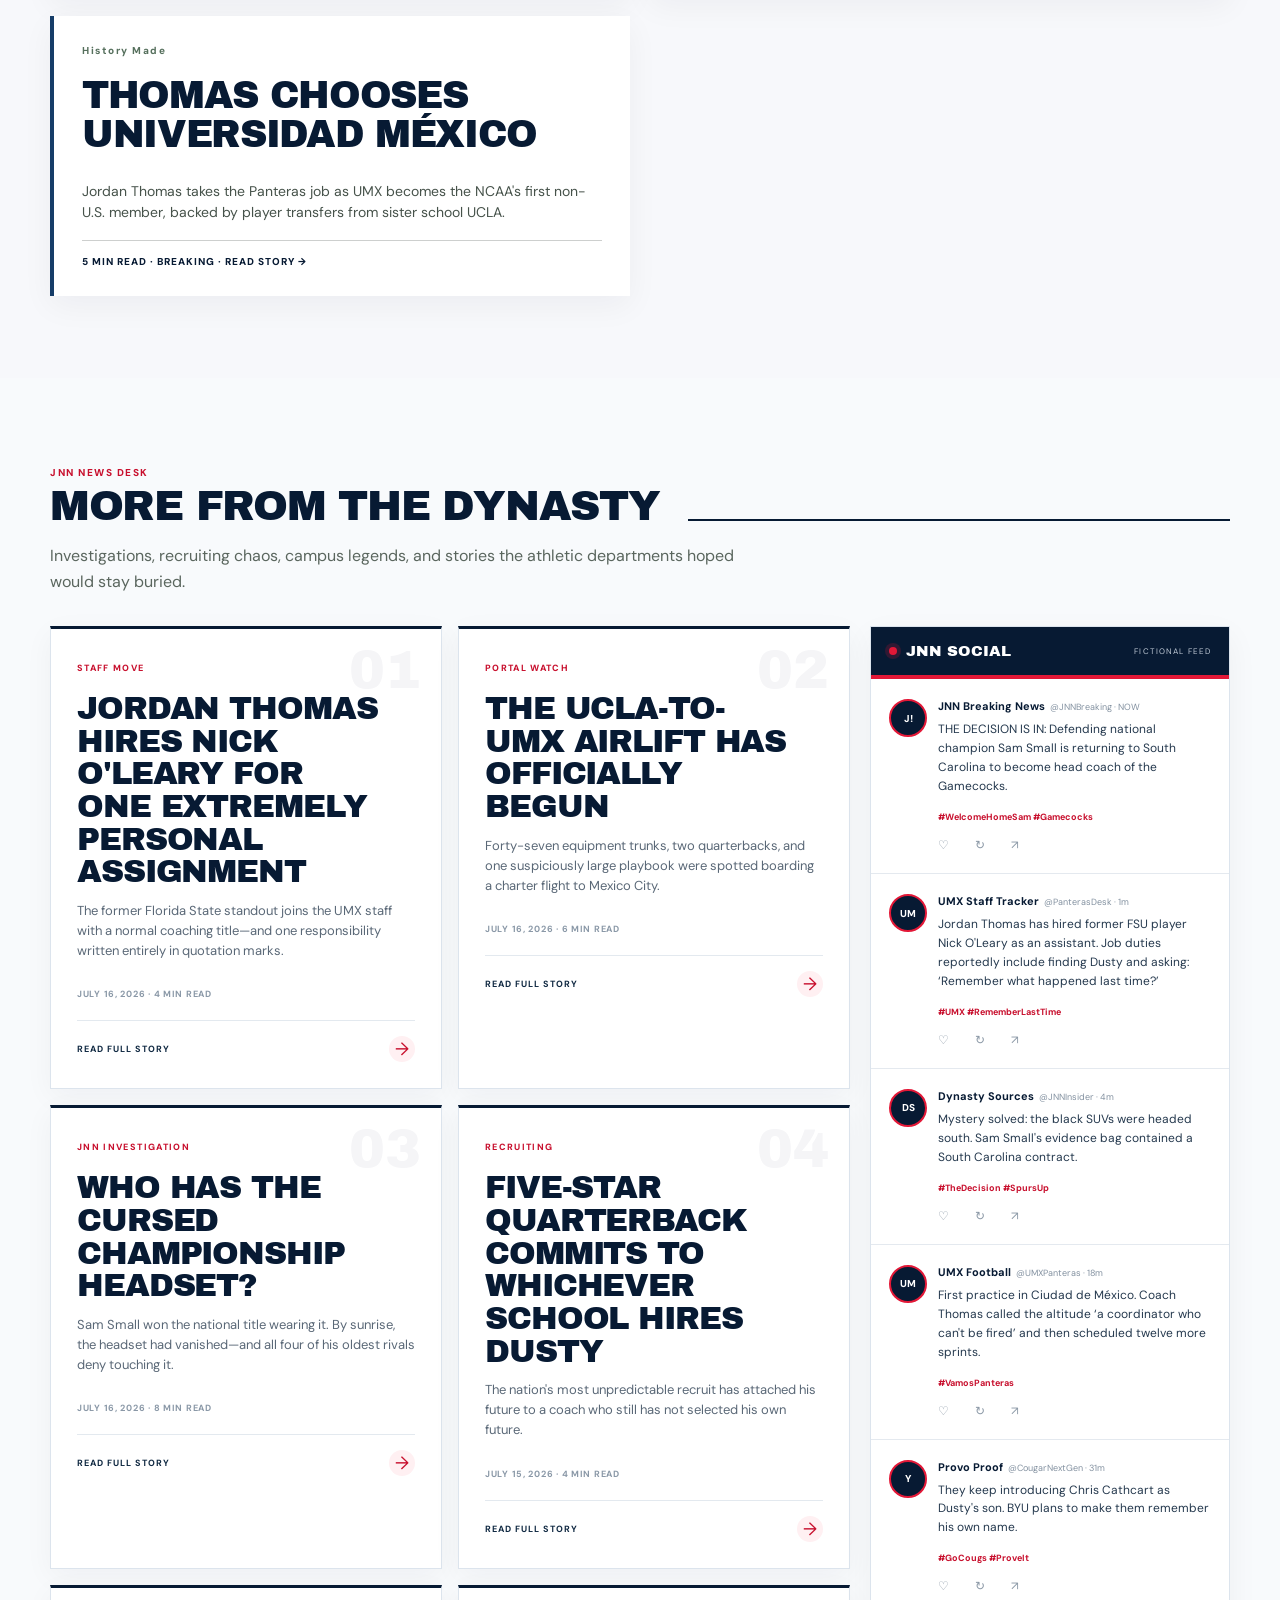
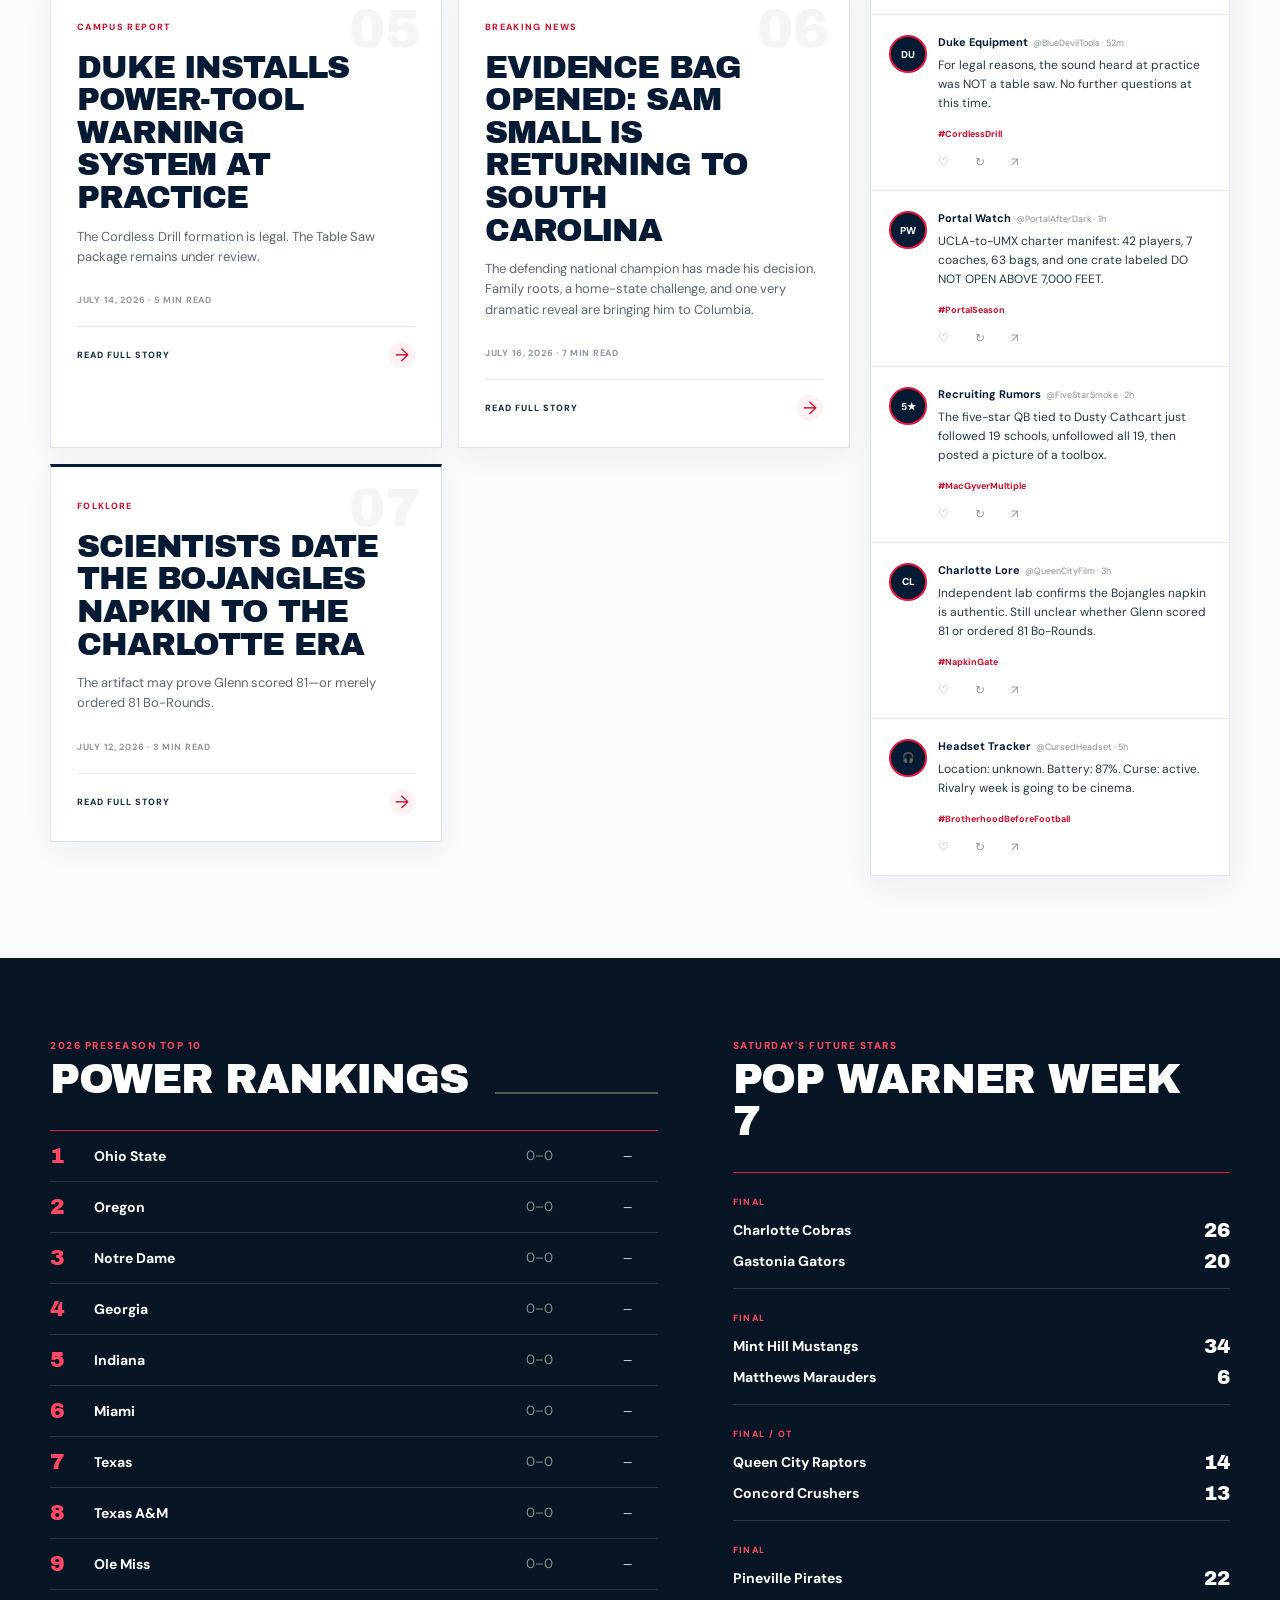
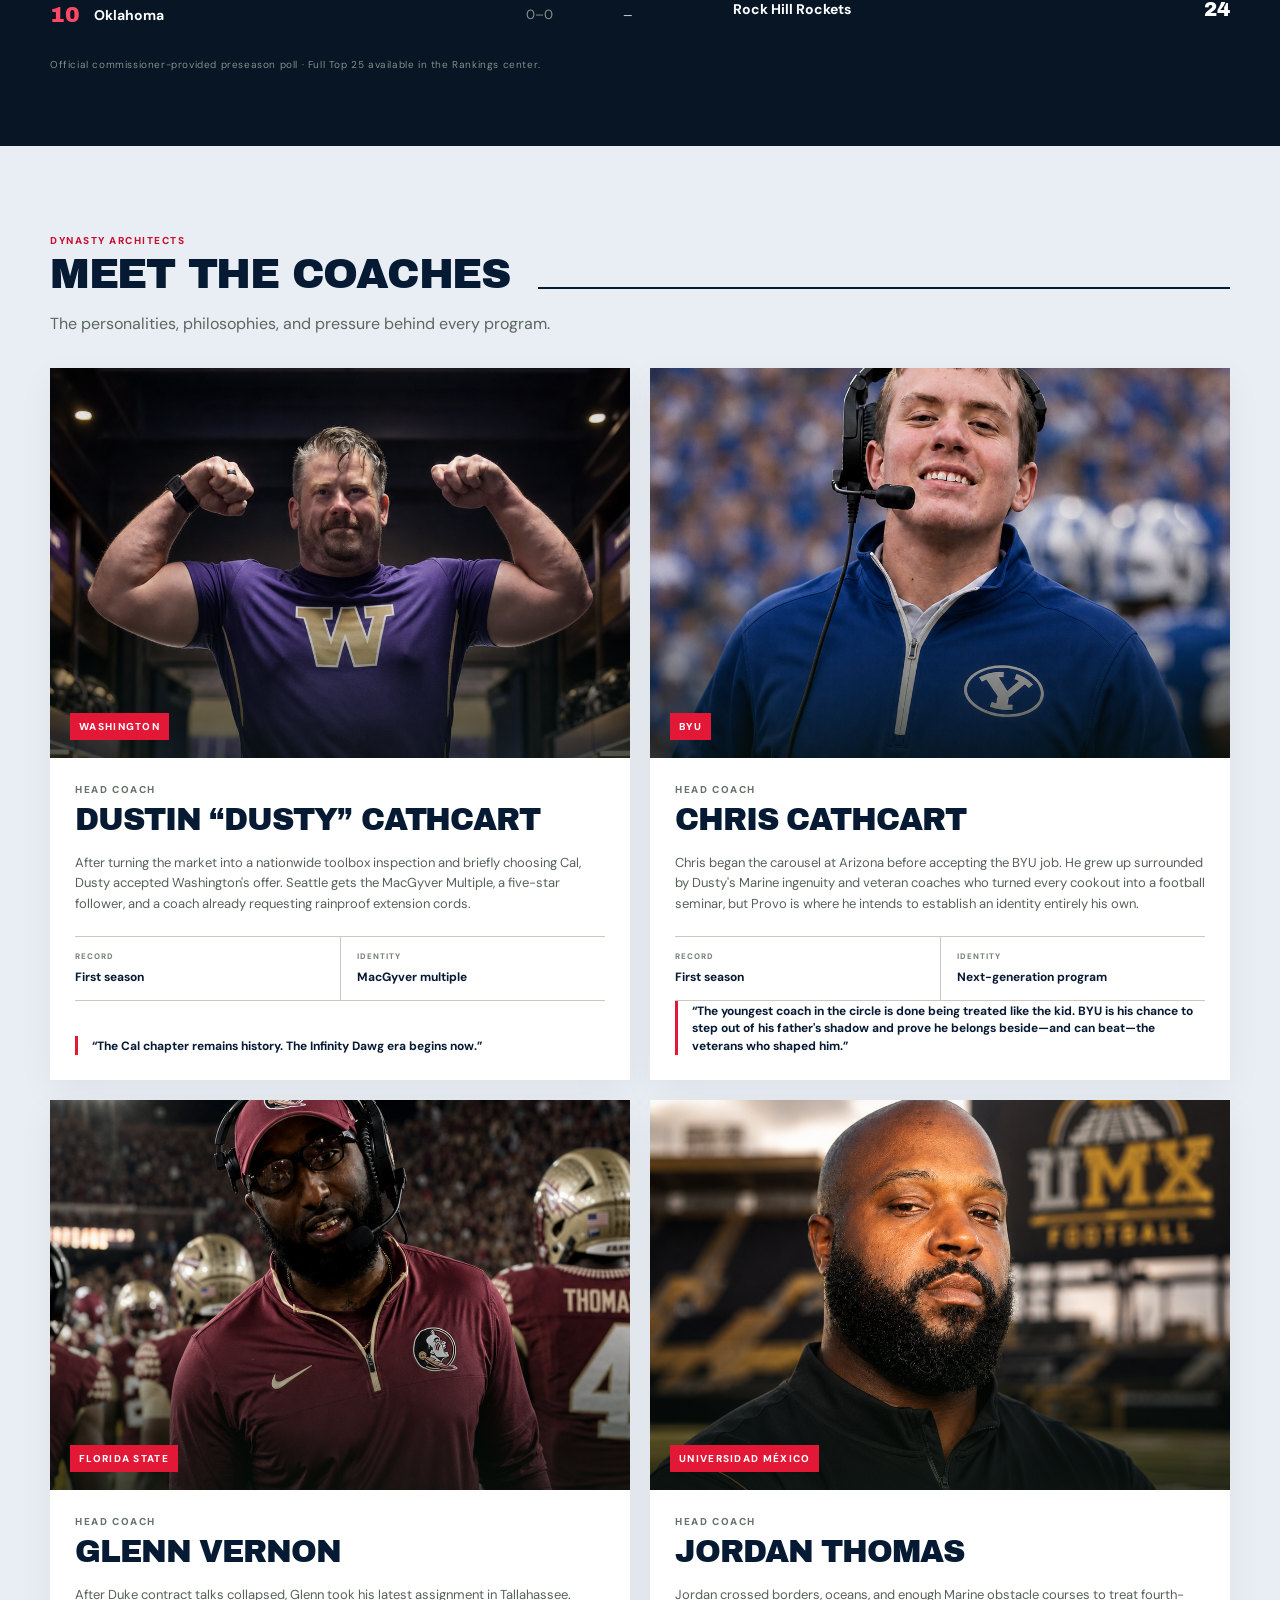
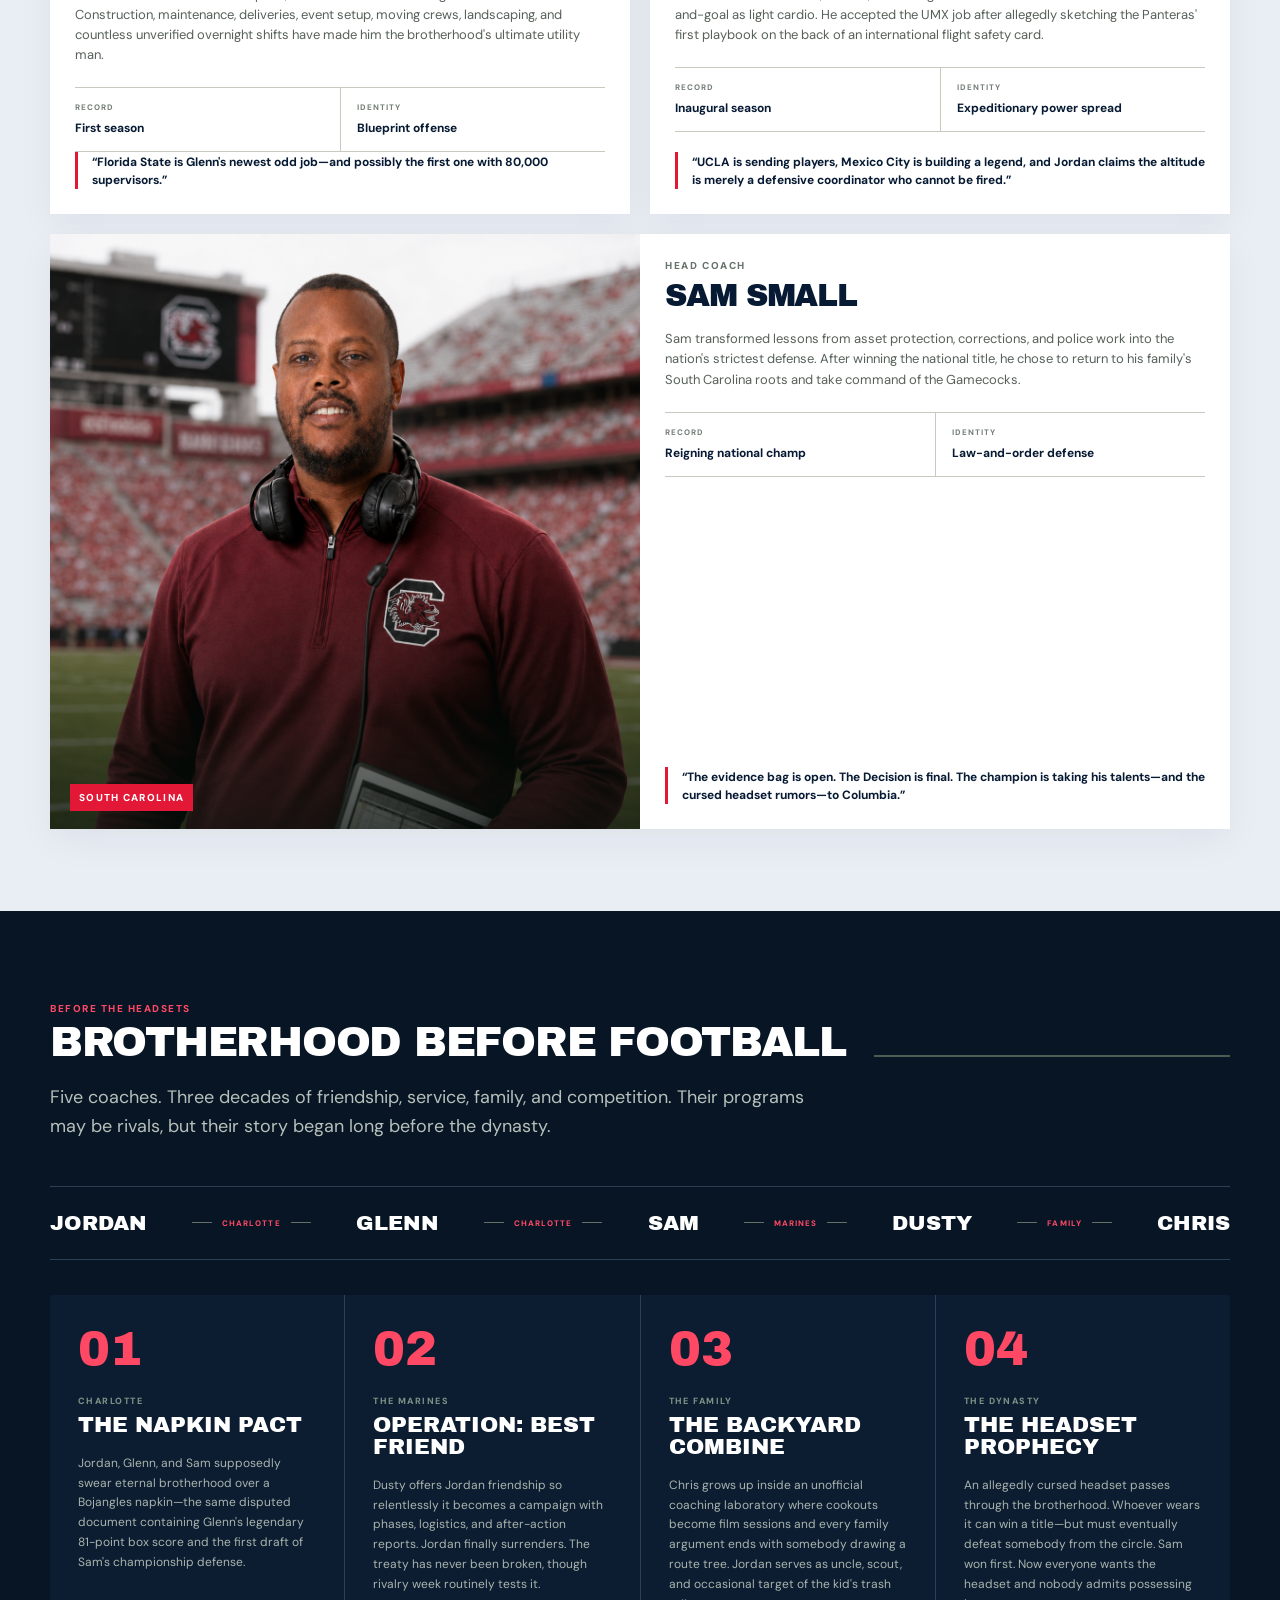
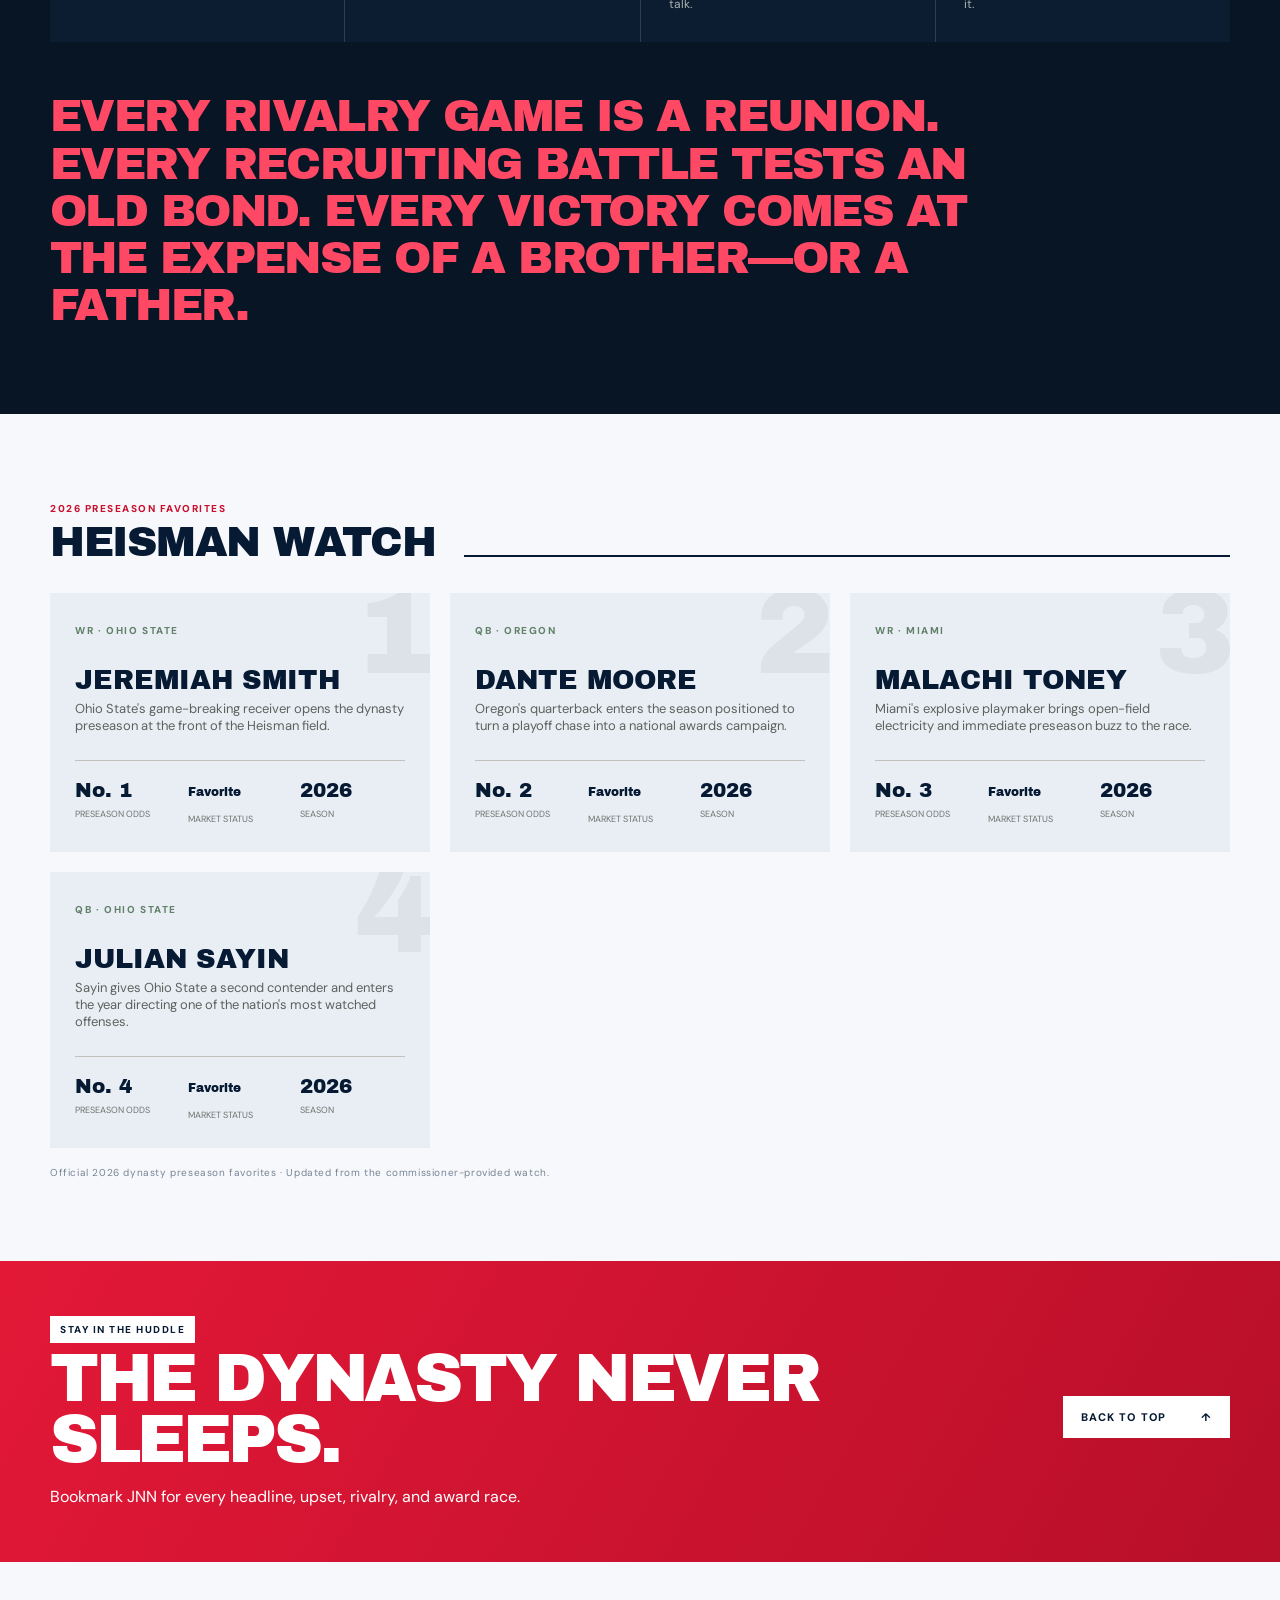
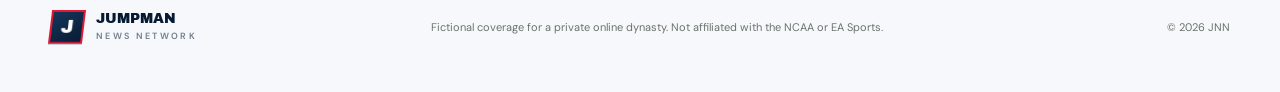
==== commit 8c4260f1: "Restore headline and mobile ticker animations" ====
--- a/index.html
+++ b/index.html
@@ -23,6 +23,7 @@
   <link rel="stylesheet" href="social.css?v=20260716-1" />
   <link rel="stylesheet" href="social-rail.css?v=20260716-1" />
   <link rel="stylesheet" href="mobile-social.css?v=20260716-1" />
+  <link rel="stylesheet" href="ticker-fix.css?v=20260716-1" />
   <link rel="stylesheet" href="offseason.css?v=20260716-1" />
   <link rel="stylesheet" href="hero-carousel.css?v=20260716-1" />
   <link rel="stylesheet" href="homepage-links.css?v=20260716-1" />
--- a/ticker-fix.css
+++ b/ticker-fix.css
@@ -0,0 +1,7 @@
+.ticker-window{min-width:0;overflow:hidden;white-space:nowrap}
+.ticker-track{display:flex;width:max-content;min-width:max-content;transform:translate3d(0,0,0);will-change:transform;animation:jnn-headline-crawl 42s linear infinite!important;animation-play-state:running!important}
+.ticker-track span{display:inline-block;flex:0 0 auto}
+@keyframes jnn-headline-crawl{from{transform:translate3d(0,0,0)}to{transform:translate3d(-50%,0,0)}}
+.mobile-social-track,.mobile-social-ticker>div>span{will-change:transform;animation-play-state:running!important}
+@media(max-width:720px){.ticker-track{animation-duration:55s!important}.mobile-social-track{animation-duration:150s!important}}
+@media(prefers-reduced-motion:reduce){.ticker-track{animation:jnn-headline-crawl 70s linear infinite!important}.mobile-social-track,.mobile-social-ticker>div>span{animation-play-state:running!important}}
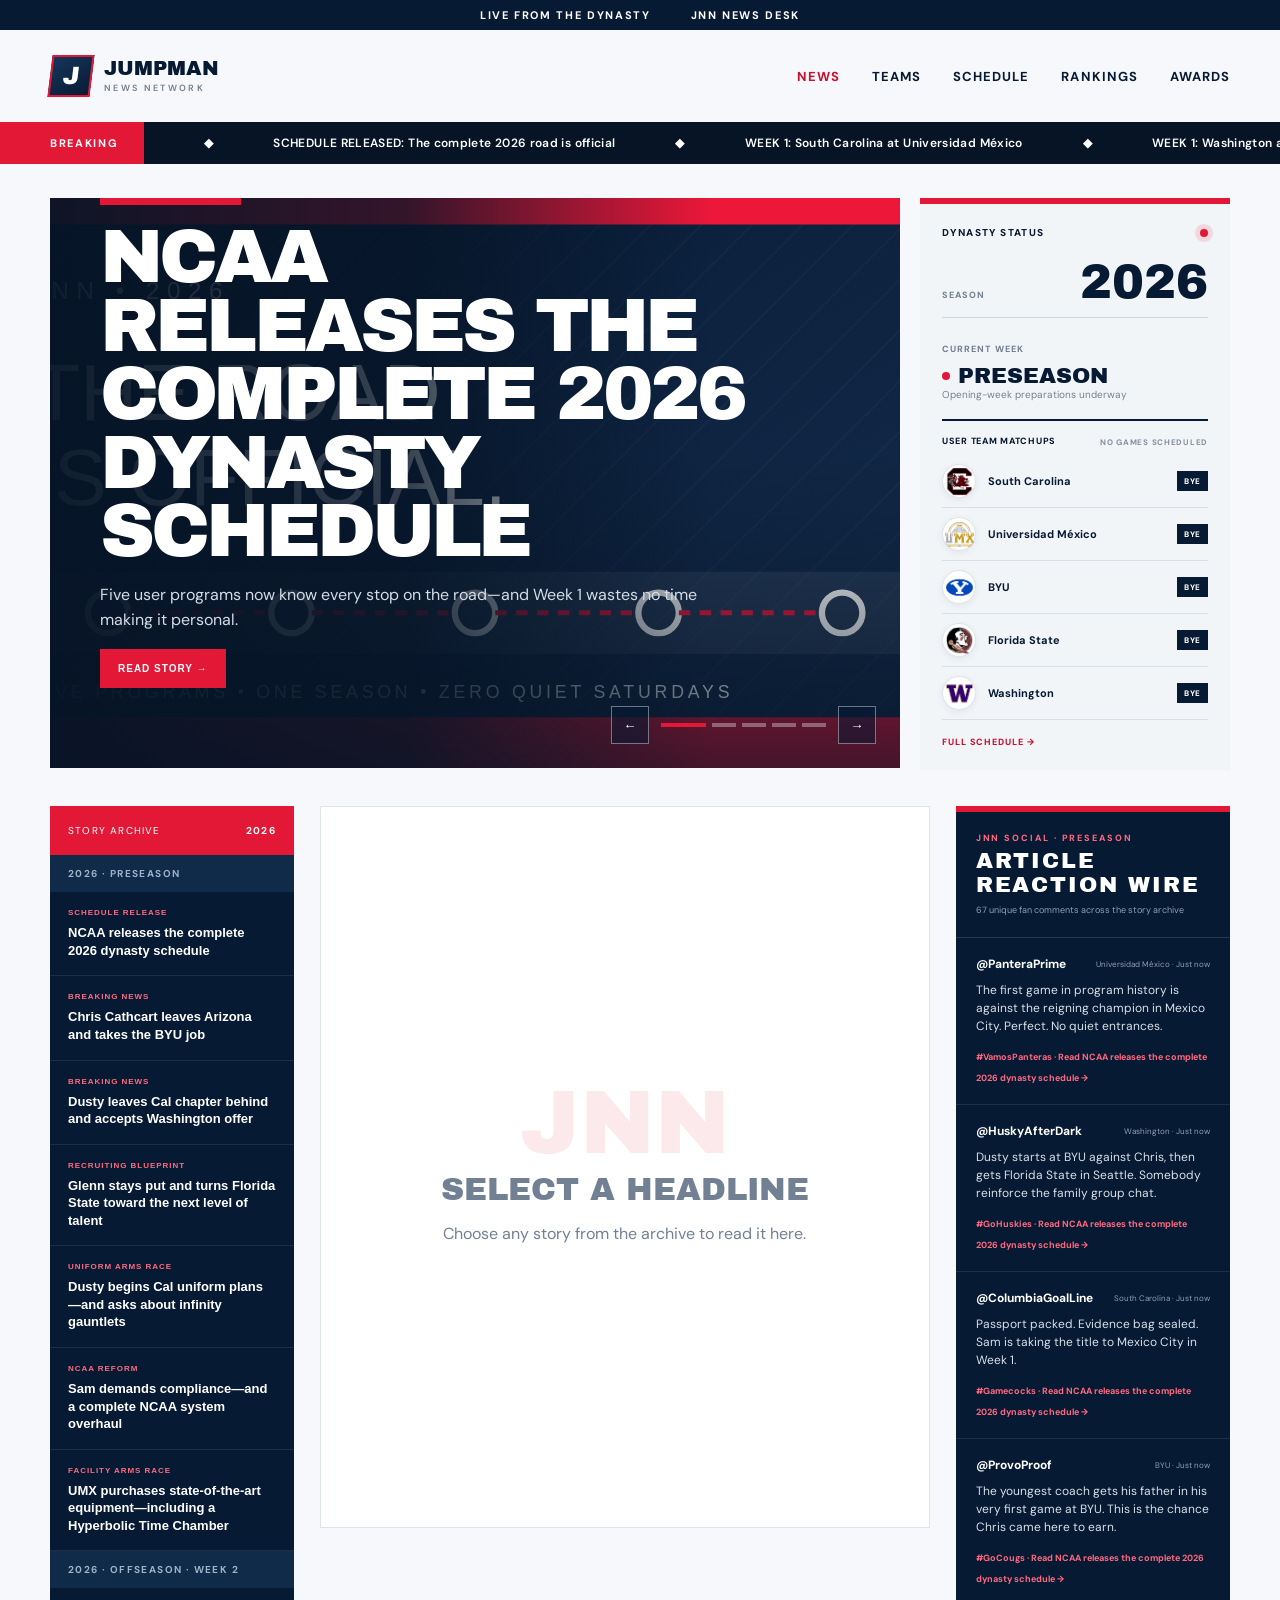
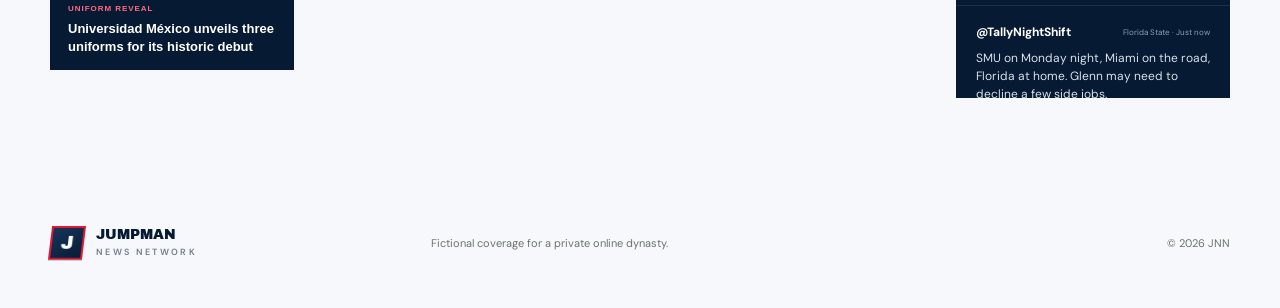
==== commit 1f80cd6f: "Make news the homepage and restore desktop feed motion" ====
--- a/index.html
+++ b/index.html
@@ -1,163 +1,2 @@
 <!doctype html>
-<html lang="en">
-<head>
-  <meta charset="UTF-8" />
-  <meta name="viewport" content="width=device-width, initial-scale=1.0" />
-  <meta name="theme-color" content="#071a33" />
-  <meta http-equiv="Cache-Control" content="no-cache, no-store, must-revalidate" />
-  <meta http-equiv="Pragma" content="no-cache" />
-  <meta http-equiv="Expires" content="0" />
-  <meta name="description" content="Jumpman News Network — fictional headlines, rankings, scores, and storylines for an online college football dynasty." />
-  <title>Jumpman News Network | Dynasty Never Sleeps</title>
-  <link rel="preconnect" href="https://fonts.googleapis.com">
-  <link rel="preconnect" href="https://fonts.gstatic.com" crossorigin>
-  <link href="https://fonts.googleapis.com/css2?family=Archivo+Black&family=DM+Sans:wght@400;500;600;700&display=swap" rel="stylesheet">
-  <link rel="stylesheet" href="styles.css?v=20260715-1" />
-  <link rel="stylesheet" href="coaches.css?v=20260715-1" />
-  <link rel="stylesheet" href="coaches-layout.css?v=20260716-1" />
-  <link rel="stylesheet" href="lore.css?v=20260716-2" />
-  <link rel="stylesheet" href="rankings.css?v=20260716-2" />
-  <link rel="stylesheet" href="theme-modern.css?v=20260716-1" />
-  <link rel="stylesheet" href="articles.css?v=20260716-1" />
-  <link rel="stylesheet" href="theme-rwn.css?v=20260716-1" />
-  <link rel="stylesheet" href="social.css?v=20260716-1" />
-  <link rel="stylesheet" href="social-rail.css?v=20260716-1" />
-  <link rel="stylesheet" href="mobile-social.css?v=20260716-1" />
-  <link rel="stylesheet" href="ticker-fix.css?v=20260716-1" />
-  <link rel="stylesheet" href="offseason.css?v=20260716-1" />
-  <link rel="stylesheet" href="hero-carousel.css?v=20260716-1" />
-  <link rel="stylesheet" href="homepage-links.css?v=20260716-1" />
-</head>
-<body>
-  <a class="skip-link" href="#main">Skip to content</a>
-  <header>
-    <div class="utility-bar">
-      <span>LIVE FROM THE DYNASTY</span>
-      <span id="date-stamp"></span>
-    </div>
-    <nav class="nav shell" aria-label="Primary navigation">
-      <a class="brand" href="index.html" aria-label="Jumpman News Network home">
-        <span class="brand-mark">J</span>
-        <span>JUMPMAN <em>NEWS NETWORK</em></span>
-      </a>
-      <button class="menu-button" aria-expanded="false" aria-controls="nav-links">Menu</button>
-      <div class="nav-links" id="nav-links">
-        <a href="news.html">News</a>
-        <a href="teams.html">Teams</a>
-        <a href="schedule.html">Schedule</a>
-        <a href="rankings.html">Rankings</a>
-        <a href="awards.html">Awards</a>
-      </div>
-    </nav>
-    <div class="ticker" aria-label="Breaking news">
-      <strong>BREAKING</strong>
-      <div class="ticker-window"><div class="ticker-track" id="ticker-track"></div></div>
-    </div>
-  </header>
-
-  <main id="main">
-    <section class="hero shell" id="top">
-      <article class="lead-story">
-        <div class="hero-visual"><img id="hero-image" src="assets/coaches/sam-small-decision.png?v=20260716-2" alt="" aria-hidden="true"></div>
-        <div class="lead-copy">
-          <span class="tag" id="hero-tag">Breaking News</span>
-          <h1 id="hero-title">SAM CHOOSES<br><span>SOUTH CAROLINA.</span></h1>
-          <p id="hero-summary">The defending national champion is returning to his family roots to lead the Gamecocks.</p>
-          <a href="article.html?story=sam-small-south-carolina" class="button" id="hero-link">Read the story <span>→</span></a>
-        </div>
-        <div class="hero-controls">
-          <div class="hero-dots" id="hero-dots" aria-label="Choose top story"></div>
-          <div class="hero-arrows"><button id="hero-prev" aria-label="Previous story">←</button><button id="hero-next" aria-label="Next story">→</button></div>
-        </div>
-      </article>
-      <aside class="week-panel">
-        <p class="eyebrow">Dynasty Status</p>
-        <div class="week-number">SEASON <strong>2026</strong></div>
-        <div class="offseason-status"><span class="pulse"></span><b>PRESEASON</b><small>Opening-week preparations underway</small></div>
-        <div class="decision-list">
-          <div><span>Breaking hire</span><strong>Sam → South Carolina</strong></div>
-          <div><span>Washington</span><strong>Dusty Cathcart</strong></div>
-          <div><span>Newest program</span><strong>Universidad México</strong></div>
-        </div>
-        <div class="panel-stat"><span>Next phase</span><strong>Week 1</strong></div>
-        <div class="panel-stat"><span>JNN status</span><strong>Always live</strong></div>
-      </aside>
-    </section>
-
-    <section class="section shell" id="headlines">
-      <div class="section-heading"><div><p class="eyebrow">Around the league</p><h2>Top Stories</h2></div><span class="rule"></span></div>
-      <div class="story-grid" id="story-grid"></div>
-    </section>
-
-    <section class="section newsroom" id="articles">
-      <div class="shell">
-        <div class="section-heading"><div><p class="eyebrow">JNN News Desk</p><h2>More From the Dynasty</h2></div><span class="rule"></span></div>
-        <p class="section-intro">Investigations, recruiting chaos, campus legends, and stories the athletic departments hoped would stay buried.</p>
-        <div class="newsroom-layout">
-          <div class="article-grid" id="article-grid"></div>
-          <aside class="social-feed" aria-label="Fictional social media feed">
-            <div class="social-header"><div><span class="live-dot"></span><b>JNN Social</b></div><small>FICTIONAL FEED</small></div>
-            <div id="social-posts"></div>
-          </aside>
-        </div>
-      </div>
-    </section>
-
-    <section class="data-zone" id="rankings">
-      <div class="shell data-grid">
-        <div>
-          <div class="section-heading light"><div><p class="eyebrow">2026 Preseason Top 10</p><h2>Power Rankings</h2></div><span class="rule"></span></div>
-          <div class="rankings" id="rankings-list"></div>
-          <p class="rank-source">Official commissioner-provided preseason poll · Full Top 25 available in the Rankings center.</p>
-        </div>
-        <div id="scores">
-          <div class="section-heading light"><div><p class="eyebrow">Saturday's future stars</p><h2>Pop Warner Week 7</h2></div><span class="rule"></span></div>
-          <div class="score-list" id="score-list"></div>
-        </div>
-      </div>
-    </section>
-
-    <section class="section coaches-section" id="coaches">
-      <div class="shell">
-        <div class="section-heading"><div><p class="eyebrow">Dynasty architects</p><h2>Meet the Coaches</h2></div><span class="rule"></span></div>
-        <p class="section-intro">The personalities, philosophies, and pressure behind every program.</p>
-        <div class="coach-grid" id="coach-grid"></div>
-      </div>
-    </section>
-
-    <section class="brotherhood" id="brotherhood">
-      <div class="shell">
-        <div class="section-heading light"><div><p class="eyebrow">Before the headsets</p><h2>Brotherhood Before Football</h2></div><span class="rule"></span></div>
-        <p class="brotherhood-lede">Five coaches. Three decades of friendship, service, family, and competition. Their programs may be rivals, but their story began long before the dynasty.</p>
-        <div class="connection-map" id="connection-map"></div>
-        <div class="lore-grid" id="lore-grid"></div>
-        <p class="lore-kicker">Every rivalry game is a reunion. Every recruiting battle tests an old bond. Every victory comes at the expense of a brother—or a father.</p>
-      </div>
-    </section>
-
-    <section class="section shell" id="players">
-      <div class="section-heading"><div><p class="eyebrow">2026 preseason favorites</p><h2>Heisman Watch</h2></div><span class="rule"></span></div>
-      <div class="player-grid" id="player-grid"></div>
-      <p class="heisman-source">Official 2026 dynasty preseason favorites · Updated from the commissioner-provided watch.</p>
-    </section>
-
-    <section class="newsletter">
-      <div class="shell newsletter-inner">
-        <div><p class="eyebrow">Stay in the huddle</p><h2>THE DYNASTY NEVER SLEEPS.</h2><p>Bookmark JNN for every headline, upset, rivalry, and award race.</p></div>
-        <a class="button dark" href="#top">Back to top <span>↑</span></a>
-      </div>
-    </section>
-  </main>
-
-  <footer class="shell">
-    <div class="brand footer-brand"><span class="brand-mark">J</span><span>JUMPMAN <em>NEWS NETWORK</em></span></div>
-    <p>Fictional coverage for a private online dynasty. Not affiliated with the NCAA or EA Sports.</p>
-    <p>© <span id="year"></span> JNN</p>
-  </footer>
-  <div class="mobile-social-ticker" aria-label="Scrolling fictional social feed">
-    <strong><span></span>SOCIAL</strong>
-    <div class="mobile-social-window"><div class="mobile-social-track" id="mobile-social-track"></div></div>
-  </div>
-  <script src="app.js?v=20260716-23"></script>
-</body>
-</html>
+<html lang="en"><head><meta charset="UTF-8"><meta name="viewport" content="width=device-width,initial-scale=1"><meta name="description" content="Jumpman News Network — fictional dynasty headlines, schedules, rankings, awards, and storylines."><meta http-equiv="refresh" content="0;url=news.html"><link rel="canonical" href="news.html"><title>Jumpman News Network</title><script>location.replace(`news.html${location.search}${location.hash}`)</script></head><body><p>Opening <a href="news.html">Jumpman News Network</a>…</p></body></html>
